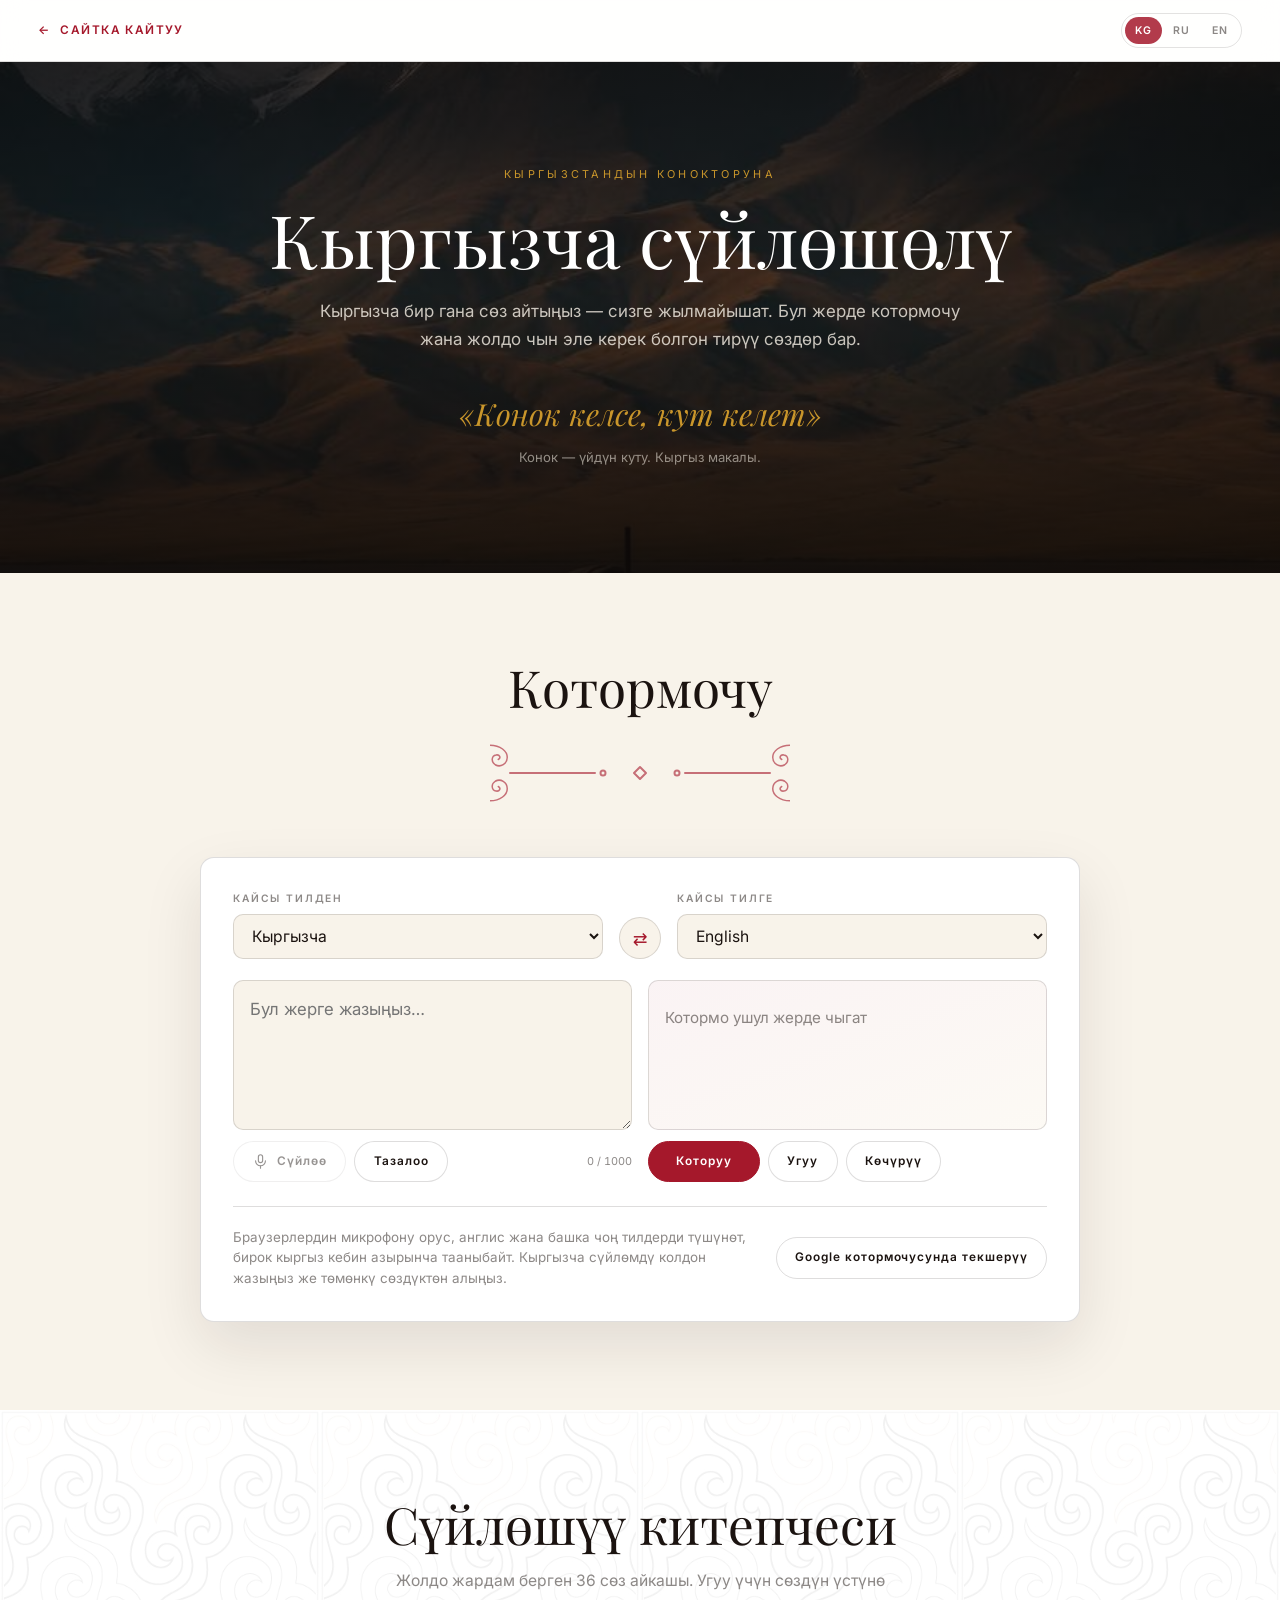
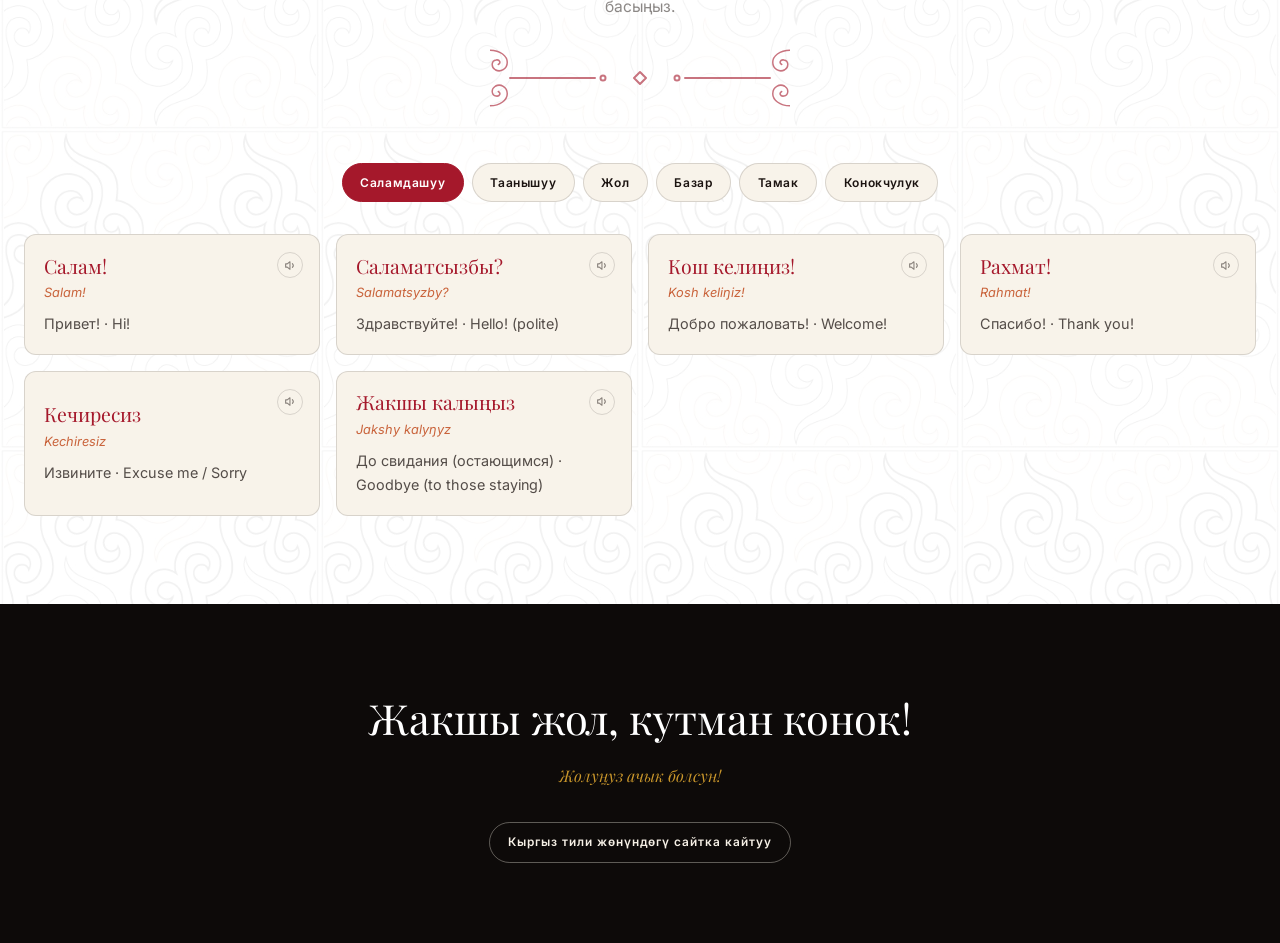
==== tourist.html @ ac100440 "Страница для туристов, фраза-кредо и новые орнаменты - Кнопка «Туристтерге» в шапке открывает страни" ====
<!DOCTYPE html>
<html lang="ky">
<head>
<meta charset="UTF-8">
<meta name="viewport" content="width=device-width, initial-scale=1">
<title>Кыргызча сүйлөшөлү</title>
<meta name="description" content="Разговорник и переводчик для гостей Кыргызстана: кыргызский ↔ русский, английский и другие языки.">
<link rel="preconnect" href="https://fonts.googleapis.com">
<link rel="preconnect" href="https://fonts.gstatic.com" crossorigin>
<link href="https://fonts.googleapis.com/css2?family=Playfair+Display:ital,wght@0,400;0,600;1,400&family=Inter:wght@300;400;500;600;700&display=swap" rel="stylesheet">
<link rel="stylesheet" href="styles.css">
<link rel="stylesheet" href="tourist.css">
</head>
<body class="tpage">

<svg class="sprite" aria-hidden="true">
  <symbol id="horn" viewBox="-40 -40 80 80">
    <path d="M0 -3 C -14 -3 -23 -11 -23 -19 C -23 -28 -14 -33 -7 -29 C -1 -25 -2 -17 -8 -16 C -13 -15 -15 -20 -11 -22"/>
  </symbol>
  <symbol id="orn-div" viewBox="0 0 300 60">
    <g fill="none" stroke="currentColor" stroke-width="2" stroke-linecap="round" stroke-linejoin="round">
      <g transform="translate(150 30)">
        <use href="#horn"/><use href="#horn" transform="scale(-1 1)"/>
        <use href="#horn" transform="scale(1 -1)"/><use href="#horn" transform="scale(-1 -1)"/>
        <path d="M0 -6 L6 0 L0 6 L-6 0 Z"/>
      </g>
      <path d="M20 30 H105 M195 30 H280"/>
      <circle cx="113" cy="30" r="2.5"/><circle cx="187" cy="30" r="2.5"/>
    </g>
  </symbol>
</svg>

<!-- ================= ШАПКА ================= -->
<header class="tbar">
  <a class="tbar__back" href="index.html">
    <span aria-hidden="true">←</span>
    <span data-ru="К сайту о языке" data-en="Back to the language site">Сайтка кайтуу</span>
  </a>
  <div class="lang" role="group" aria-label="Тил / Язык / Language">
    <button type="button" class="lang__b is-on" data-lang="kg">KG</button>
    <button type="button" class="lang__b" data-lang="ru">RU</button>
    <button type="button" class="lang__b" data-lang="en">EN</button>
  </div>
</header>

<!-- ================= ОБЛОЖКА ================= -->
<section class="thero">
  <div class="thero__bg" style="background-image:url('assets/img/hero.jpg')"></div>
  <div class="thero__veil"></div>
  <div class="wrap">
    <p class="thero__eyebrow" data-ru="Гостям Кыргызстана" data-en="For guests of Kyrgyzstan">Кыргызстандын конокторуна</p>
    <h1 class="thero__title">Кыргызча сүйлөшөлү</h1>
    <p class="thero__sub"
       data-ru="Скажите хотя бы одно слово на кыргызском — и вам улыбнутся. Здесь переводчик и живые фразы, которые действительно пригодятся в дороге."
       data-en="Say even one word in Kyrgyz and you will be met with a smile. Here is a translator and the phrases that actually help on the road.">
      Кыргызча бир гана сөз айтыңыз — сизге жылмайышат. Бул жерде котормочу жана жолдо чын эле керек болгон тирүү сөздөр бар.
    </p>
    <p class="thero__proverb">«Конок келсе, кут келет»</p>
    <p class="thero__proverbtr" data-ru="Придёт гость — придёт и благодать. Кыргызская пословица."
       data-en="When a guest comes, blessing comes with him. A Kyrgyz proverb.">Конок — үйдүн куту. Кыргыз макалы.</p>
  </div>
</section>

<!-- ================= ПЕРЕВОДЧИК ================= -->
<section class="tsec" id="translator">
  <div class="wrap wrap--narrow">
    <h2 class="tsec__title" data-ru="Переводчик" data-en="Translator">Котормочу</h2>
    <svg class="orn orn--div" viewBox="0 0 300 60"><use href="#orn-div"/></svg>

    <div class="tr">
      <div class="tr__head">
        <label class="tr__pick">
          <span class="tr__picklab" data-ru="С языка" data-en="From">Кайсы тилден</span>
          <select id="trFrom"></select>
        </label>
        <button class="tr__swap" id="trSwap" type="button" aria-label="Тилдерди алмаштыруу">⇄</button>
        <label class="tr__pick">
          <span class="tr__picklab" data-ru="На язык" data-en="Into">Кайсы тилге</span>
          <select id="trTo"></select>
        </label>
      </div>

      <div class="tr__io">
        <div class="tr__side">
          <textarea id="trIn" rows="4" maxlength="1000"
            data-ph-kg="Бул жерге жазыңыз…" data-ph-ru="Напишите здесь…" data-ph-en="Type here…"></textarea>
          <div class="tr__tools">
            <button class="tbtn tbtn--mic" id="trMic" type="button">
              <span class="tbtn__ico" aria-hidden="true">
                <svg viewBox="0 0 24 24" fill="none" stroke="currentColor" stroke-width="1.6" stroke-linecap="round" stroke-linejoin="round">
                  <rect x="9" y="2.5" width="6" height="11" rx="3"/><path d="M5 11a7 7 0 0 0 14 0"/><path d="M12 18v3.5"/>
                </svg>
              </span>
              <span data-ru="Говорить" data-en="Speak">Сүйлөө</span>
            </button>
            <button class="tbtn" id="trClear" type="button" data-ru="Очистить" data-en="Clear">Тазалоо</button>
            <span class="tr__count" id="trCount">0 / 1000</span>
          </div>
        </div>

        <div class="tr__side tr__side--out">
          <div class="tr__out" id="trOut" aria-live="polite"></div>
          <div class="tr__tools">
            <button class="tbtn tbtn--go" id="trGo" type="button" data-ru="Перевести" data-en="Translate">Которуу</button>
            <button class="tbtn" id="trPlay" type="button" data-ru="Прослушать" data-en="Listen">Угуу</button>
            <button class="tbtn" id="trCopy" type="button" data-ru="Копировать" data-en="Copy">Көчүрүү</button>
          </div>
        </div>
      </div>

      <p class="tr__status" id="trStatus" hidden></p>

      <div class="tr__note">
        <p data-ru="Микрофон в браузерах понимает русский, английский и другие крупные языки, но кыргызскую речь пока не распознаёт. Кыргызскую фразу наберите или возьмите готовую из разговорника ниже."
           data-en="Browser speech input understands Russian, English and other major languages, but it does not yet recognise spoken Kyrgyz. Type a Kyrgyz phrase or take a ready one from the phrasebook below.">
          Браузерлердин микрофону орус, англис жана башка чоң тилдерди түшүнөт, бирок кыргыз кебин азырынча тааныбайт. Кыргызча сүйлөмдү колдон жазыңыз же төмөнкү сөздүктөн алыңыз.
        </p>
        <a class="tbtn tbtn--ghost" id="trGoogle" href="https://translate.google.com/?sl=ky&tl=en" target="_blank" rel="noopener"
           data-ru="Проверить в Google Переводчике" data-en="Check in Google Translate">Google котормочусунда текшерүү</a>
      </div>
    </div>
  </div>
</section>

<!-- ================= РАЗГОВОРНИК ================= -->
<section class="tsec tsec--book" id="phrases">
  <div class="sec__texture" style="background-image:url('assets/img/pattern-line.jpg')"></div>
  <div class="wrap">
    <h2 class="tsec__title" data-ru="Разговорник" data-en="Phrasebook">Сүйлөшүү китепчеси</h2>
    <p class="tsec__sub" data-ru="36 фраз, которые выручают в дороге. Нажмите на фразу, чтобы услышать её."
       data-en="36 phrases that really help on the road. Tap a phrase to hear it.">Жолдо жардам берген 36 сөз айкашы. Угуу үчүн сөздүн үстүнө басыңыз.</p>
    <svg class="orn orn--div" viewBox="0 0 300 60"><use href="#orn-div"/></svg>

    <div class="cats" id="cats"></div>
    <div class="phrases" id="phrases-list"></div>
  </div>
</section>

<footer class="tfoot">
  <div class="wrap">
    <p class="tfoot__big">Жакшы жол, кутман конок!</p>
    <p class="tfoot__sub" data-ru="Доброй дороги, дорогой гость!" data-en="Safe travels, honoured guest!">Жолуңуз ачык болсун!</p>
    <a class="tbtn tbtn--ghost" href="index.html" data-ru="Вернуться на сайт о кыргызском языке" data-en="Back to the Kyrgyz language site">Кыргыз тили жөнүндөгү сайтка кайтуу</a>
  </div>
</footer>

<script src="tourist.js"></script>
</body>
</html>
---- styles.css ----
/* ============================================================
   КЫРГЫЗ ТИЛИ — 23-сентябрь
   Светлая тема, акцент на белом. Тёмные только обложка и подвал.
   ============================================================ */

:root{
  /* ночные блоки (обложка, подвал) */
  --night:#0d0a09;
  --night-2:#171110;
  --cream:#f6f0e6;

  /* светлая часть сайта */
  --paper:#f8f3ea;
  --white:#ffffff;
  --ink:#1b1310;
  --ink-2:rgba(27,19,16,.74);
  --ink-3:rgba(27,19,16,.5);
  --line:rgba(27,19,16,.14);

  /* яркие акценты: бордо · золото · терракота */
  --bordo:#a5182b;
  --bordo-d:#6e0f1c;
  --bordo-l:#c8203a;
  --gold:#c9962b;
  --terra:#c9633b;
  --sand:#d9c1a0;

  --ok:#2f7d4f;
  --no:#b23030;

  --maxw:1240px;
  --ff-d:"Playfair Display","Times New Roman",Georgia,serif;
  --ff-b:"Inter","Segoe UI",system-ui,-apple-system,sans-serif;
}

*,*::before,*::after{box-sizing:border-box}
html{scroll-behavior:smooth}
body{
  margin:0;
  background:var(--paper);
  color:var(--ink);
  font-family:var(--ff-b);
  font-weight:400;
  line-height:1.65;
  -webkit-font-smoothing:antialiased;
  overflow-x:hidden;
}
img{max-width:100%;display:block}
h1,h2,h3{font-family:var(--ff-d);font-weight:600;line-height:1.05;margin:0}
p{margin:0 0 1em}
a{color:inherit;text-decoration:none}
button{font:inherit;color:inherit;cursor:pointer}
[hidden]{display:none !important}
::selection{background:var(--bordo);color:#fff}
.sprite{position:absolute;width:0;height:0;overflow:hidden}

.wrap{width:min(100% - 3rem,var(--maxw));margin-inline:auto}
.wrap--narrow{width:min(100% - 3rem,880px)}

/* ---------- скролл-прогресс ---------- */
.scroll-progress{position:fixed;inset:0 0 auto 0;height:3px;z-index:120;pointer-events:none}
.scroll-progress i{display:block;height:100%;width:0;background:linear-gradient(90deg,var(--bordo),var(--terra),var(--gold))}

/* ============================================================
   НАВИГАЦИЯ
   ============================================================ */
.nav{
  position:fixed;top:0;left:0;right:0;z-index:100;
  display:flex;align-items:center;gap:2rem;
  padding:calc(1.1rem + env(safe-area-inset-top,0px)) clamp(1.2rem,4vw,3rem) 1.1rem;
  color:#fff;
  border-bottom:1px solid transparent;
  transition:background .4s ease,color .4s ease,padding .4s ease,border-color .4s,box-shadow .4s;
}
.nav.is-stuck{
  background:rgba(255,255,255,.94);
  backdrop-filter:blur(14px);
  color:var(--ink);
  border-bottom-color:var(--line);
  box-shadow:0 8px 30px rgba(27,19,16,.07);
  padding-top:calc(.65rem + env(safe-area-inset-top,0px));padding-bottom:.65rem;
}
.nav__logo{display:flex;align-items:center;gap:.7rem;letter-spacing:.22em;font-size:.72rem;font-weight:600;white-space:nowrap}
.nav__mark{width:26px;height:26px;flex:none;color:var(--gold)}
.nav.is-stuck .nav__mark{color:var(--bordo)}
.nav__links{display:flex;gap:1.5rem;margin-left:auto;font-size:.74rem;letter-spacing:.12em;text-transform:uppercase;font-weight:500;white-space:nowrap}
.nav__links a{position:relative;padding-block:.3rem;opacity:.68;transition:opacity .3s}
.nav__links a::after{content:"";position:absolute;left:0;bottom:0;width:0;height:2px;background:var(--bordo-l);transition:width .35s ease}
.nav.is-stuck .nav__links a::after{background:var(--bordo)}
.nav__links a:hover{opacity:1}
.nav__links a:hover::after,.nav__links a.is-active::after{width:100%}
.nav__links a.is-active{opacity:1}

.lang{display:flex;gap:2px;padding:3px;border:1px solid currentColor;border-radius:999px;opacity:.85}
.lang__b{
  background:none;border:0;border-radius:999px;padding:.3rem .62rem;
  font-size:.66rem;font-weight:600;letter-spacing:.08em;opacity:.6;transition:.25s;
}
.lang__b:hover{opacity:1}
.lang__b.is-on{background:var(--bordo);color:#fff;opacity:1}

.burger{display:none;flex-direction:column;gap:5px;background:none;border:0;padding:.4rem}
.burger i{width:22px;height:2px;background:currentColor;transition:.3s}
.burger.is-open i:nth-child(1){transform:translateY(7px) rotate(45deg)}
.burger.is-open i:nth-child(2){opacity:0}
.burger.is-open i:nth-child(3){transform:translateY(-7px) rotate(-45deg)}

/* ---------- орнамент ---------- */
.orn{color:var(--bordo);opacity:.8}
.orn--div{display:block;width:min(300px,60%);height:auto;margin:1.8rem auto 3.4rem;opacity:.6}

/* ============================================================
   HERO — остаётся тёмным
   ============================================================ */
.hero{position:relative;min-height:100svh;display:flex;flex-direction:column;justify-content:center;
  overflow:hidden;padding:7rem 0 7.5rem;background:var(--night);color:var(--cream)}
.hero__bg{position:absolute;inset:-6% 0;background-size:cover;background-position:center 52%;transform:scale(1.06);will-change:transform}
.hero__veil{position:absolute;inset:0;background:
  radial-gradient(120% 80% at 50% 30%,rgba(13,10,9,.22),rgba(13,10,9,.84) 70%),
  linear-gradient(180deg,rgba(13,10,9,.72),rgba(13,10,9,.18) 35%,rgba(13,10,9,.96));}
.hero__grid{position:absolute;inset:0;opacity:.13;
  background-image:linear-gradient(var(--sand) 1px,transparent 1px),linear-gradient(90deg,var(--sand) 1px,transparent 1px);
  background-size:100% 25%,25% 100%;}
.hero__top{position:absolute;top:5.5rem;left:0;right:0;display:flex;justify-content:space-between;
  padding-inline:clamp(1.2rem,4vw,3rem);font-size:.68rem;letter-spacing:.2em;
  color:rgba(246,240,230,.62);text-transform:uppercase}
.hero__inner{position:relative;z-index:2;width:min(100% - 3rem,var(--maxw));margin-inline:auto;text-align:center}

.hero__kicker{display:flex;justify-content:space-between;gap:1rem;font-size:clamp(.56rem,1.1vw,.75rem);
  letter-spacing:.34em;color:var(--sand);margin:0 auto .4rem;max-width:min(100%,900px);text-transform:uppercase}
.hero__kicker--b{margin:.3rem auto 0}

.hero__title{font-family:var(--ff-d);letter-spacing:-.02em;line-height:.82;color:#fff}
.hero__title .l1,.hero__title .l2{display:block;font-size:clamp(3.4rem,15.5vw,13.5rem);font-weight:400}
.hero__title .l2{font-style:italic;font-weight:600;margin-top:-.06em;letter-spacing:.02em}
.hero__title .l1{animation:riseIn 1.1s .15s both cubic-bezier(.2,.8,.2,1)}
.hero__title .l2{animation:riseIn 1.1s .3s both cubic-bezier(.2,.8,.2,1)}
@keyframes riseIn{from{opacity:0;transform:translateY(38px)}to{opacity:1;transform:none}}

.hero__orn{width:clamp(120px,16vw,190px);height:auto;margin:2rem auto 1.4rem;color:var(--sand);opacity:.75;
  animation:fadeIn 1.4s .7s both,spinSlow 90s linear infinite}
@keyframes spinSlow{to{transform:rotate(360deg)}}
@keyframes fadeIn{from{opacity:0}to{opacity:.75}}

.hero__poem{font-family:var(--ff-d);font-style:italic;font-size:clamp(.95rem,1.7vw,1.22rem);
  color:rgba(246,240,230,.85);animation:fadeUp 1.2s .9s both}
.hero__poem p{margin:0;line-height:1.75}
@keyframes fadeUp{from{opacity:0;transform:translateY(18px)}to{opacity:1;transform:none}}

.hero__count{display:flex;flex-wrap:wrap;justify-content:center;gap:clamp(1.2rem,4vw,3rem);margin-top:2.6rem;animation:fadeUp 1.2s 1.1s both}
.cd{text-align:center;min-width:64px}
.cd b{display:block;font-family:var(--ff-d);font-size:clamp(1.7rem,4vw,2.7rem);font-weight:400;color:var(--gold);line-height:1}
.cd span{font-size:.62rem;letter-spacing:.22em;text-transform:uppercase;color:rgba(246,240,230,.6)}
.cd__label{flex-basis:100%;text-align:center;margin:.9rem 0 0;font-size:.68rem;letter-spacing:.2em;
  text-transform:uppercase;color:rgba(246,240,230,.6)}
.hero__count.is-today .cd{display:none}
.hero__count.is-today .cd__label{font-family:var(--ff-d);font-size:1.5rem;letter-spacing:.04em;text-transform:none;color:var(--gold)}

.hero__scroll{position:absolute;bottom:1.8rem;left:50%;transform:translateX(-50%);z-index:3;
  display:flex;flex-direction:column;align-items:center;gap:.6rem;font-size:.6rem;letter-spacing:.22em;
  text-transform:uppercase;color:rgba(246,240,230,.6)}
.hero__scroll i{width:1px;height:42px;background:linear-gradient(var(--sand),transparent);animation:scrollLine 2.2s infinite}
@keyframes scrollLine{0%{transform:scaleY(.2);transform-origin:top}50%{transform:scaleY(1);transform-origin:top}50.1%{transform-origin:bottom}100%{transform:scaleY(.2);transform-origin:bottom}}

/* ============================================================
   ОБЩЕЕ ДЛЯ СВЕТЛЫХ СЕКЦИЙ
   ============================================================ */
.sec{position:relative;padding:clamp(4.5rem,10vw,8.5rem) 0;overflow:hidden;background:var(--paper);--fade:var(--paper)}
.sec--history,.sec--facts{--fade:var(--white)}
.sec .wrap{position:relative;z-index:3}

/* крупный орнамент по краю секции — хорошо виден */
.sec__orn{position:absolute;z-index:1;width:min(560px,48%);aspect-ratio:4/5;
  background-size:contain;background-repeat:no-repeat;background-position:center;opacity:.55;
  -webkit-mask-image:radial-gradient(70% 70% at 50% 50%,#000 45%,transparent 100%);
          mask-image:radial-gradient(70% 70% at 50% 50%,#000 45%,transparent 100%)}
.sec__orn--left{left:-11%;top:8%}
.sec__orn--right{right:-11%;bottom:4%;transform:scaleX(-1)}

/* орнаментальная полоса вдоль левого края */
.sec__stripe{position:absolute;z-index:1;left:0;top:0;bottom:0;width:clamp(48px,7vw,110px);
  background-size:cover;background-position:center;opacity:.95}
.sec__stripe::after{content:"";position:absolute;inset:0;
  background:linear-gradient(90deg,transparent 42%,var(--fade))}
.sec__stripe--right{left:auto;right:0}
.sec__stripe--right::after{background:linear-gradient(270deg,transparent 42%,var(--fade))}

/* заметный ковровый фон (викторина) */
.sec__pattern{position:absolute;inset:0;z-index:1;background-size:min(420px,55%);background-repeat:repeat;opacity:.42}
.sec__pattern::after{content:"";position:absolute;inset:0;
  background:radial-gradient(58% 52% at 50% 54%,rgba(248,243,234,.92) 30%,rgba(248,243,234,.35) 100%)}

.sec__num{font-family:var(--ff-d);font-size:.9rem;letter-spacing:.35em;color:var(--terra);margin:0 0 1rem;text-align:center}
.sec__title{text-align:center;font-size:clamp(2.2rem,6.4vw,5rem);font-weight:400;letter-spacing:-.01em;color:var(--ink)}
.sec__sub{text-align:center;max-width:56ch;margin:1rem auto 0;color:var(--ink-3);font-size:clamp(.92rem,1.5vw,1.04rem)}

.reveal{transform:translateY(26px);transition:transform .9s cubic-bezier(.2,.8,.2,1)}
.reveal.is-in{transform:none}

.btn{
  display:inline-flex;align-items:center;justify-content:center;gap:.6rem;
  padding:.95rem 2.1rem;border:1px solid var(--bordo);background:var(--bordo);color:#fff;
  font-size:.76rem;letter-spacing:.18em;text-transform:uppercase;font-weight:600;
  border-radius:999px;transition:.3s ease;
}
.btn:hover{background:var(--terra);border-color:var(--terra);transform:translateY(-2px);box-shadow:0 10px 24px rgba(165,24,43,.22)}
.btn--ghost{background:transparent;color:var(--bordo);border-color:var(--bordo)}
.btn--ghost:hover{background:var(--bordo);color:#fff;box-shadow:none}
.btn--sm{padding:.58rem 1.3rem;font-size:.66rem}

/* ============================================================
   01. МАЙРАМ
   ============================================================ */
.about__grid{display:grid;grid-template-columns:1.25fr .75fr;gap:clamp(2rem,5vw,4.5rem);align-items:start}
.about__text p{color:var(--ink-2);font-size:1.02rem}
.about__text .lead{font-family:var(--ff-d);font-size:clamp(1.18rem,2.2vw,1.6rem);line-height:1.45;color:var(--ink);
  border-left:4px solid var(--bordo);padding-left:1.4rem;margin-bottom:1.6rem}
.about__card{background:var(--white);border:1px solid var(--line);padding:1.1rem;box-shadow:0 18px 46px rgba(27,19,16,.08)}
.about__img{margin:0}
.about__img img{width:100%;height:280px;object-fit:cover}
.about__img figcaption{font-size:.8rem;color:var(--ink-3);padding:.9rem .3rem 0;line-height:1.55}
.about__list{list-style:none;margin:1.2rem 0 .3rem;padding:0;border-top:1px solid var(--line)}
.about__list li{display:flex;gap:1.1rem;align-items:baseline;padding:.8rem .3rem;border-bottom:1px solid var(--line)}
.about__list b{font-family:var(--ff-d);font-size:1.2rem;color:var(--bordo);flex:none;min-width:3.4rem}
.about__list span{font-size:.86rem;color:var(--ink-2)}

/* ============================================================
   02. ТАРЫХ
   ============================================================ */
.sec--history{background:var(--white)}
.tl{list-style:none;margin:0 auto;padding:0;position:relative;max-width:900px}
.tl::before{content:"";position:absolute;left:0;top:.6rem;bottom:.6rem;width:2px;
  background:linear-gradient(transparent,var(--line) 6%,var(--line) 94%,transparent)}
.tl__i{position:relative;padding:0 0 2.8rem 2.6rem}
.tl__i::before{content:"";position:absolute;left:-5px;top:.55rem;width:12px;height:12px;border-radius:50%;
  background:var(--white);border:2px solid var(--bordo);transition:.4s}
.tl__i:hover::before{background:var(--bordo);box-shadow:0 0 0 6px rgba(165,24,43,.13)}
.tl__y{display:inline-block;font-family:var(--ff-d);font-size:1.6rem;color:var(--bordo);line-height:1}
.tl__y i{font-style:normal;font-size:.9rem;opacity:.75}
.tl__i h3{font-size:clamp(1.15rem,2.3vw,1.62rem);margin:.5rem 0 .55rem;font-weight:500;color:var(--ink)}
.tl__i p{color:var(--ink-2);font-size:.97rem;margin:0;max-width:62ch}
.tl__i--hi{background:linear-gradient(90deg,rgba(165,24,43,.09),rgba(201,150,43,.05) 55%,transparent);
  margin-left:-1.2rem;padding:1.1rem 1.4rem 3.2rem 3.8rem;border-radius:0 8px 8px 0}
.tl__i--hi::before{left:1.15rem;background:var(--bordo);box-shadow:0 0 0 7px rgba(165,24,43,.15)}
.tl__i--hi .tl__y{font-size:2.3rem}

/* ============================================================
   03. ИНСАНДАР
   ============================================================ */
.people{display:grid;grid-template-columns:repeat(auto-fill,minmax(290px,1fr));gap:clamp(1.2rem,2.6vw,2rem)}
.p{background:var(--white);border:1px solid var(--line);display:flex;flex-direction:column;overflow:hidden;
  box-shadow:0 10px 30px rgba(27,19,16,.06);
  transition:transform .5s cubic-bezier(.2,.8,.2,1),box-shadow .5s,border-color .5s}
.p::before{content:"";display:block;height:4px;background:linear-gradient(90deg,var(--bordo),var(--terra),var(--gold));
  transform:scaleX(0);transform-origin:left;transition:transform .55s cubic-bezier(.2,.8,.2,1)}
.p:hover{transform:translateY(-8px);box-shadow:0 26px 60px rgba(27,19,16,.16);border-color:rgba(165,24,43,.35)}
.p:hover::before{transform:none}
.p__photo{position:relative;margin:0;aspect-ratio:4/5;overflow:hidden;
  background:linear-gradient(150deg,var(--bordo) 0%,var(--bordo-d) 60%,#2a0d10 100%)}
.p__photo::before{content:"";position:absolute;inset:0;opacity:.3;
  background:url("assets/img/ornament-flat.jpg") center/cover}
.p__photo::after{content:attr(data-mono);position:absolute;inset:0;display:flex;align-items:center;justify-content:center;
  font-family:var(--ff-d);font-size:3.4rem;letter-spacing:.06em;color:rgba(255,255,255,.65)}
.p__photo img{position:absolute;inset:0;width:100%;height:100%;object-fit:cover;object-position:center 32%;
  z-index:2;filter:grayscale(.15) contrast(1.04);transition:filter .6s,transform .8s}
.p:hover .p__photo img{filter:none;transform:scale(1.05)}
.p__body{padding:1.3rem 1.4rem 1.6rem;display:flex;flex-direction:column;flex:1}
.p__body h3{font-size:1.42rem;font-weight:500;color:var(--ink)}
.p__years{font-size:.72rem;letter-spacing:.2em;color:var(--terra);font-weight:600;margin:.35rem 0 .7rem}
.p__role{font-family:var(--ff-d);font-style:italic;font-size:1.04rem;color:var(--bordo);margin:0 0 .8rem}
.p__txt{font-size:.91rem;color:var(--ink-2);margin:0}

/* ============================================================
   04. ФАКТЫЛАР
   ============================================================ */
.sec--facts{background:var(--white)}
.stats{display:grid;grid-template-columns:repeat(auto-fit,minmax(170px,1fr));gap:1px;
  border:1px solid var(--line);margin-bottom:clamp(2.5rem,6vw,4.5rem);background:var(--paper)}
.stat{background:var(--white);box-shadow:0 0 0 1px var(--line);padding:2rem 1.2rem;text-align:center}
.stat b{display:block;font-family:var(--ff-d);font-size:clamp(1.9rem,4.4vw,3rem);font-weight:400;color:var(--bordo);line-height:1}
.stat span{display:block;margin-top:.7rem;font-size:.78rem;color:var(--ink-3);line-height:1.5}

.facts{display:grid;grid-template-columns:repeat(auto-fit,minmax(290px,1fr));gap:clamp(1.2rem,2.6vw,2rem)}
.fact{background:var(--paper);border:1px solid var(--line);padding:1.8rem 1.6rem;transition:.45s}
.fact:hover{transform:translateY(-5px);box-shadow:0 20px 44px rgba(27,19,16,.12);border-color:rgba(201,99,59,.45)}
.fact h3{font-size:1.2rem;font-weight:600;color:var(--ink)}
.fact__big{font-family:var(--ff-d);font-size:clamp(1.9rem,4vw,2.6rem);color:var(--terra);margin:.5rem 0 .8rem;line-height:1.15}
.fact p:last-child{margin:0;font-size:.91rem;color:var(--ink-2)}

/* ============================================================
   05. СӨЗ КАЗЫНА
   ============================================================ */
.cards{display:grid;grid-template-columns:repeat(auto-fill,minmax(210px,1fr));gap:1rem;perspective:1200px}
.card{position:relative;height:200px;cursor:pointer;background:none;border:0;padding:0;transform-style:preserve-3d;
  transition:transform .7s cubic-bezier(.2,.8,.2,1)}
.card.is-flip{transform:rotateY(180deg)}
.card__f,.card__b{position:absolute;inset:0;backface-visibility:hidden;display:flex;flex-direction:column;
  align-items:center;justify-content:center;text-align:center;padding:1.2rem;border:1px solid var(--line)}
.card__f{background:var(--white);box-shadow:0 8px 24px rgba(27,19,16,.06)}
.card__b{transform:rotateY(180deg);background:linear-gradient(150deg,var(--bordo),var(--bordo-d));
  border-color:var(--bordo-d);color:#fff}
.card__w{font-family:var(--ff-d);font-size:1.6rem;color:var(--bordo);line-height:1.2}
.card__hint{font-size:.6rem;letter-spacing:.2em;text-transform:uppercase;color:var(--ink-3);margin-top:.9rem}
.card__m{font-size:.96rem;margin:0}
.card__ex{font-family:var(--ff-d);font-style:italic;font-size:.89rem;color:rgba(255,255,255,.82);margin:.8rem 0 0}

.prov{margin-top:clamp(3rem,7vw,5rem);display:grid;grid-template-columns:repeat(auto-fit,minmax(300px,1fr));gap:1.6rem}
.prov__t{grid-column:1/-1;text-align:center;font-size:clamp(1.3rem,3vw,1.95rem);font-weight:400;margin-bottom:.6rem;color:var(--ink)}
.prov blockquote{margin:0;padding:1.5rem 1.6rem;background:var(--white);border-left:4px solid var(--gold);
  box-shadow:0 10px 28px rgba(27,19,16,.06)}
.prov blockquote p{font-family:var(--ff-d);font-size:1.18rem;line-height:1.45;color:var(--ink);margin:0 0 .6rem}
.prov cite{font-style:normal;font-size:.86rem;color:var(--ink-3)}

/* ============================================================
   06. ВИКТОРИНА
   ============================================================ */
.quiz{background:var(--white);border:1px solid var(--line);padding:clamp(1.5rem,4vw,3rem);min-height:430px;
  display:flex;flex-direction:column;justify-content:center;box-shadow:0 26px 60px rgba(27,19,16,.12)}
.quiz__start,.quiz__result{text-align:center}
.quiz__start .orn,.quiz__result .orn{width:110px;height:auto;margin:0 auto 1.4rem;opacity:.7}
.quiz__start p{color:var(--ink-3);max-width:48ch;margin:0 auto 2rem}
.quiz__bar{height:3px;background:var(--line);margin-bottom:1.2rem}
.quiz__bar i{display:block;height:100%;width:0;background:linear-gradient(90deg,var(--bordo),var(--gold));transition:width .5s ease}
.quiz__meta{display:flex;justify-content:space-between;font-size:.7rem;letter-spacing:.18em;text-transform:uppercase;
  color:var(--ink-3);font-weight:600}
.quiz__q{font-size:clamp(1.25rem,2.9vw,1.9rem);font-weight:500;margin:1.2rem 0 1.8rem;line-height:1.28;color:var(--ink)}
.quiz__opts{display:grid;gap:.7rem}
.opt{display:flex;align-items:center;gap:1rem;text-align:left;width:100%;padding:1rem 1.2rem;
  border:1px solid var(--line);background:var(--paper);transition:.25s;font-size:.97rem;line-height:1.4;color:var(--ink)}
.opt .k{font-family:var(--ff-d);color:var(--bordo);flex:none;width:1.2rem;font-size:1.1rem}
.opt:hover:not(:disabled){border-color:var(--bordo);background:rgba(165,24,43,.06);transform:translateX(4px)}
.opt:disabled{cursor:default}
.opt.is-right{border-color:var(--ok);background:rgba(47,125,79,.12)}
.opt.is-right .k{color:var(--ok)}
.opt.is-wrong{border-color:var(--no);background:rgba(178,48,48,.1)}
.opt.is-wrong .k{color:var(--no)}
.quiz__exp{margin:1.4rem 0 0;padding:1rem 1.2rem;border-left:4px solid var(--gold);background:rgba(201,150,43,.1);
  font-size:.93rem;color:var(--ink-2)}
#quizNext{margin-top:1.6rem;align-self:flex-end}
.quiz__resnum{font-family:var(--ff-d);font-size:1.1rem;color:var(--ink-3);margin:0 0 .4rem}
.quiz__resnum b{font-size:clamp(3rem,9vw,4.8rem);color:var(--bordo);font-weight:400}
.quiz__result h3{font-size:clamp(1.4rem,3.4vw,2.2rem);font-weight:500;margin-bottom:.7rem;color:var(--ink)}
.quiz__result p{color:var(--ink-3);max-width:50ch;margin-inline:auto}
.quiz__acts{display:flex;gap:1rem;justify-content:center;flex-wrap:wrap;margin-top:2rem}

/* ============================================================
   07. ОЮН
   ============================================================ */
.game{background:var(--white);border:1px solid var(--line);padding:clamp(1.2rem,3vw,2.2rem);
  position:relative;box-shadow:0 20px 50px rgba(27,19,16,.09)}
.game__hud{display:flex;flex-wrap:wrap;align-items:center;gap:clamp(1rem,3vw,2.4rem);
  padding-bottom:1.4rem;margin-bottom:1.6rem;border-bottom:1px solid var(--line)}
.hud b{display:block;font-family:var(--ff-d);font-size:1.55rem;color:var(--bordo);line-height:1}
.hud span{font-size:.62rem;letter-spacing:.2em;text-transform:uppercase;color:var(--ink-3)}
#gRestart{margin-left:auto}

.board{display:grid;grid-template-columns:repeat(4,1fr);gap:.8rem;perspective:1200px}
.tile{position:relative;aspect-ratio:1/1.05;transform-style:preserve-3d;
  transition:transform .55s cubic-bezier(.2,.8,.2,1);background:none;border:0;padding:0;cursor:pointer}
.tile.is-open,.tile.is-done{transform:rotateY(180deg)}
.tile.is-done{cursor:default}
.tile__f,.tile__b{position:absolute;inset:0;backface-visibility:hidden;display:flex;align-items:center;justify-content:center;
  text-align:center;padding:.7rem;border:1px solid transparent;border-radius:4px}
.tile__f{background:linear-gradient(150deg,var(--bordo),var(--bordo-d));border-color:var(--bordo-d)}
.tile__f svg{width:48%;height:auto;color:rgba(255,255,255,.55);transition:.4s}
.tile:hover .tile__f svg{color:var(--gold);transform:rotate(45deg)}
.tile__b{transform:rotateY(180deg);background:var(--paper);border-color:var(--line);color:var(--ink);
  font-size:clamp(.74rem,1.5vw,.95rem);line-height:1.3}
.tile__b.kg{font-family:var(--ff-d);font-size:clamp(.95rem,2vw,1.35rem);color:var(--bordo)}
.tile.is-done .tile__b{background:rgba(47,125,79,.14);border-color:rgba(47,125,79,.5)}
.tile.is-miss .tile__b{background:rgba(178,48,48,.12);border-color:rgba(178,48,48,.5)}

.game__win{position:absolute;inset:0;z-index:5;display:flex;flex-direction:column;align-items:center;justify-content:center;
  gap:.6rem;text-align:center;background:rgba(255,255,255,.95);backdrop-filter:blur(6px);padding:2rem;animation:fadeIn2 .45s both}
@keyframes fadeIn2{from{opacity:0}to{opacity:1}}
.game__win h3{font-size:clamp(1.4rem,3.6vw,2.2rem);font-weight:500;color:var(--bordo)}
.game__win p{color:var(--ink-3);margin-bottom:1rem}

/* ============================================================
   FOOTER — снова тёмный
   ============================================================ */
.foot{position:relative;padding:clamp(4rem,9vw,7rem) 0 3rem;text-align:center;overflow:hidden;
  background:var(--night);color:var(--cream)}
.foot__bg{position:absolute;inset:0;background-size:cover;background-position:center 30%;opacity:.2}
.foot::after{content:"";position:absolute;inset:0;background:linear-gradient(180deg,var(--night),rgba(13,10,9,.7) 50%,var(--night))}
.foot .wrap{position:relative;z-index:2}
.foot .orn{width:min(280px,55%);height:auto;margin:0 auto 2rem;color:var(--gold);opacity:.75}
.foot__big{font-family:var(--ff-d);font-size:clamp(1.4rem,4.4vw,3.2rem);line-height:1.15;color:#fff;margin:0}
.foot__sub{font-family:var(--ff-d);font-style:italic;color:var(--gold);margin:.8rem 0 2.6rem}
.foot__meta{display:flex;justify-content:center;gap:2.4rem;flex-wrap:wrap;font-size:.68rem;letter-spacing:.16em;
  text-transform:uppercase;color:rgba(246,240,230,.5);border-top:1px solid rgba(246,240,230,.18);padding-top:1.8rem}

.totop{position:fixed;right:1.4rem;bottom:1.4rem;z-index:90;width:46px;height:46px;border-radius:50%;
  border:0;background:var(--bordo);color:#fff;font-size:1.1rem;
  box-shadow:0 10px 26px rgba(165,24,43,.35);opacity:0;pointer-events:none;transition:.35s}
.totop.is-on{opacity:1;pointer-events:auto}
.totop:hover{background:var(--terra);transform:translateY(-3px)}

/* ============================================================
   АДАПТИВ
   ============================================================ */
@media (max-width:1100px){
  .about__grid{grid-template-columns:1fr}
  .burger{display:flex}
  .nav__links{
    position:fixed;inset:0 0 auto 0;padding:6rem 2rem 2.5rem;
    flex-direction:column;gap:1.4rem;font-size:1rem;color:var(--ink);
    background:rgba(255,255,255,.98);backdrop-filter:blur(16px);border-bottom:1px solid var(--line);
    transform:translateY(-102%);transition:transform .5s cubic-bezier(.2,.8,.2,1);margin-left:0;
  }
  .nav__links.is-open{transform:none}
  .nav__links a{opacity:1}
  .nav__links a::after{background:var(--bordo)}
  .lang{margin-left:auto}
  .sec__orn{width:min(420px,70%);opacity:.4}
}
@media (max-width:640px){
  .wrap,.wrap--narrow{width:min(100% - 2rem,var(--maxw))}
  .hero__top{top:4.6rem;font-size:.6rem}
  .hero__top span:last-child{display:none}
  .hero__poem{font-size:.95rem}
  .hero{padding-bottom:3rem}
  .hero__count{gap:1rem}
  .cd{min-width:54px}
  .hero__scroll{position:static;transform:none;margin:2.6rem auto 0}
  .hero__kicker{letter-spacing:.14em;font-size:.55rem}
  .board{grid-template-columns:repeat(3,1fr)}
  .tl__i--hi{margin-left:0;padding-left:2.6rem}
  .tl__i--hi::before{left:-5px}
  .sec__stripe{width:26px}
  .foot__meta{gap:1rem;flex-direction:column}
  .quiz__acts{flex-direction:column}
  .btn{width:100%}
  #gRestart{width:auto;margin-left:0}
}
@media (prefers-reduced-motion:reduce){
  *{animation-duration:.01ms !important;animation-iteration-count:1 !important;transition-duration:.01ms !important}
  html{scroll-behavior:auto}
}

/* ============================================================
   СТЕКЛЯННАЯ КНОПКА «ТУРИСТТЕРГЕ»
   ============================================================ */
.glassbtn{
  display:inline-flex;align-items:center;gap:.55rem;flex:none;
  padding:.42rem 1rem .42rem .45rem;border-radius:999px;
  font-size:.71rem;letter-spacing:.1em;text-transform:uppercase;font-weight:600;
  background:linear-gradient(145deg,rgba(255,255,255,.26),rgba(255,255,255,.06));
  border:1px solid rgba(255,255,255,.45);
  box-shadow:inset 0 1px 0 rgba(255,255,255,.55),0 6px 18px rgba(0,0,0,.18);
  backdrop-filter:blur(10px) saturate(1.3);
  transition:transform .3s ease,border-color .3s ease,box-shadow .3s ease,background .3s ease;
}
.glassbtn__ico{
  width:27px;height:27px;border-radius:50%;flex:none;display:grid;place-items:center;
  background:linear-gradient(145deg,rgba(255,255,255,.34),rgba(255,255,255,.05));
  border:1px solid rgba(255,255,255,.5);
  box-shadow:inset 0 1px 0 rgba(255,255,255,.65);
}
.glassbtn__ico svg{width:15px;height:15px}
.glassbtn:hover{transform:translateY(-2px);border-color:rgba(255,255,255,.85);
  box-shadow:inset 0 1px 0 rgba(255,255,255,.75),0 12px 26px rgba(0,0,0,.26)}
.glassbtn:focus-visible{outline:2px solid var(--gold);outline-offset:3px}

.nav.is-stuck .glassbtn{
  color:var(--bordo);
  background:linear-gradient(145deg,rgba(165,24,43,.11),rgba(165,24,43,.03));
  border-color:rgba(165,24,43,.4);
  box-shadow:inset 0 1px 0 rgba(255,255,255,.9),0 6px 16px rgba(27,19,16,.1);
}
.nav.is-stuck .glassbtn__ico{
  background:linear-gradient(145deg,rgba(165,24,43,.15),rgba(165,24,43,.04));
  border-color:rgba(165,24,43,.35);box-shadow:inset 0 1px 0 rgba(255,255,255,.8);
}
.nav.is-stuck .glassbtn:hover{border-color:var(--bordo);box-shadow:inset 0 1px 0 #fff,0 12px 24px rgba(165,24,43,.2)}

/* ============================================================
   БОЛЬШАЯ ФРАЗА МЕЖДУ РАЗДЕЛАМИ
   ============================================================ */
.creed{position:relative;overflow:hidden;text-align:center;
  padding:clamp(4rem,9vw,7rem) 0;background:var(--night);color:var(--cream)}
.creed__bg{position:absolute;inset:0;background-size:cover;background-position:center;opacity:.4}
.creed::after{content:"";position:absolute;inset:0;
  background:radial-gradient(72% 72% at 50% 50%,rgba(13,10,9,.5),rgba(13,10,9,.93))}
.creed__orn{position:absolute;inset:0;z-index:1;background-repeat:no-repeat;background-position:center;
  background-size:auto 260%;opacity:.17;mix-blend-mode:screen;filter:invert(1) grayscale(1)}
.creed .wrap{position:relative;z-index:2}
.creed__div{display:block;width:min(260px,52%);height:auto;margin:0 auto 2.2rem;color:var(--gold);opacity:.7}
.creed__q{margin:0;padding:0;border:0}
.creed__big{font-family:var(--ff-d);font-size:clamp(1.55rem,4.8vw,3.5rem);line-height:1.18;
  color:#fff;margin:0;text-wrap:balance}
.creed__sign{font-family:var(--ff-d);font-style:italic;font-size:clamp(1.15rem,3.2vw,2.1rem);
  color:var(--gold);margin:1rem 0 0}
.creed__tr{margin:1.9rem auto 0;max-width:54ch;font-size:.92rem;color:rgba(246,240,230,.62)}

/* ============================================================
   ТЕКСТУРЫ РАЗДЕЛОВ 02–04
   ============================================================ */
.sec__texture{position:absolute;inset:0;z-index:0;opacity:.055;
  background-size:min(320px,36%);background-repeat:repeat}
.sec__rosette{position:absolute;z-index:1;top:clamp(2rem,7vw,6rem);right:-5%;
  width:min(300px,32%);aspect-ratio:1/1;opacity:.5;
  background-size:auto 280%;background-position:center;background-repeat:no-repeat;
  -webkit-mask-image:radial-gradient(52% 52% at 50% 50%,#000 42%,transparent 78%);
          mask-image:radial-gradient(52% 52% at 50% 50%,#000 42%,transparent 78%)}

@media (max-width:900px){
  .glassbtn__t{display:none}
  .glassbtn{padding:.42rem .45rem}
  .sec__rosette{display:none}
}

/* шапка на узких экранах: кнопка «Туристтерге» не должна выдавливать меню */
@media (max-width:900px){
  .nav{gap:.8rem}
  .lang__b{padding:.28rem .5rem;font-size:.62rem}
}
@media (max-width:560px){
  .nav{gap:.6rem}
  .nav__logo span{display:none}
}
---- tourist.css ----
/* ============================================================
   Кыргызча сүйлөшөлү — страница для гостей
   Палитра и шрифты наследуются из styles.css
   ============================================================ */

.tpage{background:var(--paper)}

/* ---------- шапка ---------- */
.tbar{
  position:sticky;top:env(safe-area-inset-top,0px);z-index:60;
  display:flex;align-items:center;gap:1rem;
  padding:.8rem clamp(1rem,4vw,2.4rem);
  background:rgba(255,255,255,.93);backdrop-filter:blur(12px);
  border-bottom:1px solid var(--line);
}
.tbar__back{display:flex;align-items:center;gap:.6rem;font-size:.74rem;letter-spacing:.12em;
  text-transform:uppercase;font-weight:600;color:var(--bordo);transition:gap .3s}
.tbar__back:hover{gap:.9rem}
.tbar .lang{margin-left:auto;border-color:var(--line);color:var(--ink)}

/* ---------- обложка ---------- */
.thero{position:relative;overflow:hidden;padding:clamp(3.5rem,9vw,6.5rem) 0;
  background:var(--night);color:var(--cream);text-align:center}
.thero__bg{position:absolute;inset:0;background-size:cover;background-position:center 55%}
.thero__veil{position:absolute;inset:0;
  background:linear-gradient(180deg,rgba(13,10,9,.82),rgba(13,10,9,.62) 45%,rgba(13,10,9,.93))}
.thero .wrap{position:relative;z-index:2}
.thero__eyebrow{font-size:.68rem;letter-spacing:.3em;text-transform:uppercase;color:var(--gold);margin:0 0 1rem}
.thero__title{font-family:var(--ff-d);font-size:clamp(2.2rem,7vw,4.6rem);font-weight:400;color:#fff;
  line-height:1.05;margin:0;text-wrap:balance}
.thero__sub{max-width:60ch;margin:1.3rem auto 0;color:rgba(246,240,230,.8);font-size:clamp(.94rem,1.7vw,1.06rem)}
.thero__proverb{font-family:var(--ff-d);font-style:italic;font-size:clamp(1.15rem,3vw,1.9rem);
  color:var(--gold);margin:2.2rem 0 .5rem}
.thero__proverbtr{font-size:.82rem;color:rgba(246,240,230,.55);margin:0}

/* ---------- секции ---------- */
.tsec{position:relative;overflow:hidden;padding:clamp(3rem,7vw,5.5rem) 0}
.tsec--book{background:var(--white)}
.tsec .wrap{position:relative;z-index:3}
.tsec__title{text-align:center;font-family:var(--ff-d);font-weight:400;
  font-size:clamp(1.8rem,5vw,3.2rem);color:var(--ink)}
.tsec__sub{text-align:center;max-width:56ch;margin:1rem auto 0;color:var(--ink-3);font-size:.98rem}

/* ---------- кнопки страницы ---------- */
.tbtn{
  display:inline-flex;align-items:center;justify-content:center;gap:.5rem;
  padding:.62rem 1.15rem;border-radius:999px;
  border:1px solid var(--line);background:var(--white);color:var(--ink);
  font-size:.74rem;letter-spacing:.08em;font-weight:600;transition:.25s;
}
.tbtn:hover{border-color:var(--bordo);color:var(--bordo);transform:translateY(-1px)}
.tbtn:focus-visible{outline:2px solid var(--gold);outline-offset:2px}
.tbtn[disabled]{opacity:.45;pointer-events:none}
.tbtn__ico{display:grid;place-items:center;width:17px;height:17px;flex:none}
.tbtn__ico svg{width:17px;height:17px}
.tbtn--go{background:var(--bordo);border-color:var(--bordo);color:#fff;padding-inline:1.7rem}
.tbtn--go:hover{background:var(--terra);border-color:var(--terra);color:#fff;
  box-shadow:0 10px 22px rgba(165,24,43,.22)}
.tbtn--mic.is-live{background:var(--bordo);border-color:var(--bordo);color:#fff;
  animation:micPulse 1.3s ease-in-out infinite}
@keyframes micPulse{0%,100%{box-shadow:0 0 0 0 rgba(165,24,43,.45)}50%{box-shadow:0 0 0 10px rgba(165,24,43,0)}}
.tbtn--ghost{background:transparent}

/* ---------- переводчик ---------- */
.tr{background:var(--white);border:1px solid var(--line);border-radius:14px;
  padding:clamp(1.1rem,3vw,2rem);box-shadow:0 24px 60px rgba(27,19,16,.1)}
.tr__head{display:flex;align-items:flex-end;gap:1rem;flex-wrap:wrap}
.tr__pick{flex:1 1 180px;display:flex;flex-direction:column;gap:.4rem}
.tr__picklab{font-size:.64rem;letter-spacing:.18em;text-transform:uppercase;color:var(--ink-3);font-weight:600}
.tr__pick select{
  font:inherit;font-size:.98rem;color:var(--ink);
  padding:.7rem .9rem;border:1px solid var(--line);border-radius:10px;background:var(--paper);
  width:100%;cursor:pointer;
}
.tr__pick select:focus-visible{outline:2px solid var(--gold);outline-offset:1px}
.tr__swap{flex:none;width:42px;height:42px;border-radius:50%;border:1px solid var(--line);
  background:var(--paper);font-size:1.1rem;color:var(--bordo);transition:.3s}
.tr__swap:hover{background:var(--bordo);color:#fff;border-color:var(--bordo);transform:rotate(180deg)}

.tr__io{display:grid;grid-template-columns:1fr 1fr;gap:1rem;margin-top:1.3rem}
.tr__side{display:flex;flex-direction:column;gap:.7rem;min-width:0}
.tr__side textarea{
  font:inherit;font-size:1.05rem;line-height:1.5;color:var(--ink);resize:vertical;
  min-height:150px;padding:1rem;border:1px solid var(--line);border-radius:10px;background:var(--paper);
}
.tr__side textarea:focus-visible{outline:2px solid var(--gold);outline-offset:1px}
.tr__out{
  min-height:150px;padding:1rem;border:1px solid var(--line);border-radius:10px;
  background:linear-gradient(160deg,rgba(165,24,43,.05),rgba(201,150,43,.05));
  font-family:var(--ff-d);font-size:clamp(1.1rem,2.4vw,1.5rem);line-height:1.4;color:var(--ink);
  overflow-wrap:break-word;
}
.tr__out:empty::before{content:attr(data-ph);color:var(--ink-3);font-family:var(--ff-b);font-size:.95rem}
.tr__out.is-big{font-size:clamp(1.3rem,3.4vw,2.1rem)}
.tr__tools{display:flex;align-items:center;gap:.5rem;flex-wrap:wrap}
.tr__count{margin-left:auto;font-size:.68rem;color:var(--ink-3);font-variant-numeric:tabular-nums}
.tr__status{margin:1.1rem 0 0;padding:.75rem 1rem;border-radius:10px;font-size:.88rem;
  background:rgba(201,150,43,.12);border-left:3px solid var(--gold);color:var(--ink-2)}
.tr__status.is-bad{background:rgba(178,48,48,.1);border-left-color:var(--no)}
.tr__note{margin-top:1.5rem;padding-top:1.2rem;border-top:1px solid var(--line);
  display:flex;gap:1.2rem;align-items:center;flex-wrap:wrap}
.tr__note p{margin:0;flex:1 1 300px;font-size:.84rem;color:var(--ink-3);line-height:1.55}

/* ---------- разговорник ---------- */
.cats{display:flex;flex-wrap:wrap;gap:.5rem;justify-content:center;margin-bottom:2rem}
.cat{padding:.55rem 1.1rem;border-radius:999px;border:1px solid var(--line);background:var(--paper);
  font-size:.75rem;font-weight:600;letter-spacing:.05em;transition:.25s}
.cat:hover{border-color:var(--bordo);color:var(--bordo)}
.cat.is-on{background:var(--bordo);border-color:var(--bordo);color:#fff}

.phrases{display:grid;grid-template-columns:repeat(auto-fill,minmax(290px,1fr));gap:1rem}
.ph{
  position:relative;text-align:left;width:100%;
  padding:1.15rem 3rem 1.15rem 1.2rem;border-radius:12px;
  border:1px solid var(--line);background:var(--paper);transition:.3s;
}
.ph:hover{border-color:var(--bordo);background:var(--white);transform:translateY(-3px);
  box-shadow:0 16px 34px rgba(27,19,16,.1)}
.ph:focus-visible{outline:2px solid var(--gold);outline-offset:2px}
.ph__kg{display:block;font-family:var(--ff-d);font-size:1.22rem;color:var(--bordo);line-height:1.25}
.ph__lat{display:block;margin-top:.25rem;font-size:.8rem;color:var(--terra);font-style:italic}
.ph__tr{display:block;margin-top:.55rem;font-size:.9rem;color:var(--ink-2)}
.ph__play{position:absolute;top:1.05rem;right:1rem;width:26px;height:26px;border-radius:50%;
  display:grid;place-items:center;color:var(--ink-3);border:1px solid var(--line);transition:.25s}
.ph:hover .ph__play{color:#fff;background:var(--bordo);border-color:var(--bordo)}
.ph.is-playing .ph__play{color:#fff;background:var(--terra);border-color:var(--terra)}
.ph__play svg{width:13px;height:13px}

/* ---------- подвал ---------- */
.tfoot{background:var(--night);color:var(--cream);text-align:center;padding:clamp(3rem,7vw,5rem) 0}
.tfoot__big{font-family:var(--ff-d);font-size:clamp(1.4rem,4vw,2.6rem);color:#fff;margin:0}
.tfoot__sub{font-family:var(--ff-d);font-style:italic;color:var(--gold);margin:.7rem 0 2rem}
.tfoot .tbtn--ghost{background:transparent;border-color:rgba(246,240,230,.35);color:var(--cream)}
.tfoot .tbtn--ghost:hover{border-color:var(--gold);color:var(--gold)}

@media (max-width:760px){
  .tr__io{grid-template-columns:1fr}
  .tr__head{gap:.6rem}
  .tr__swap{transform:rotate(90deg)}
  .tr__swap:hover{transform:rotate(270deg)}
  .tbar__back span:last-child{display:none}
}
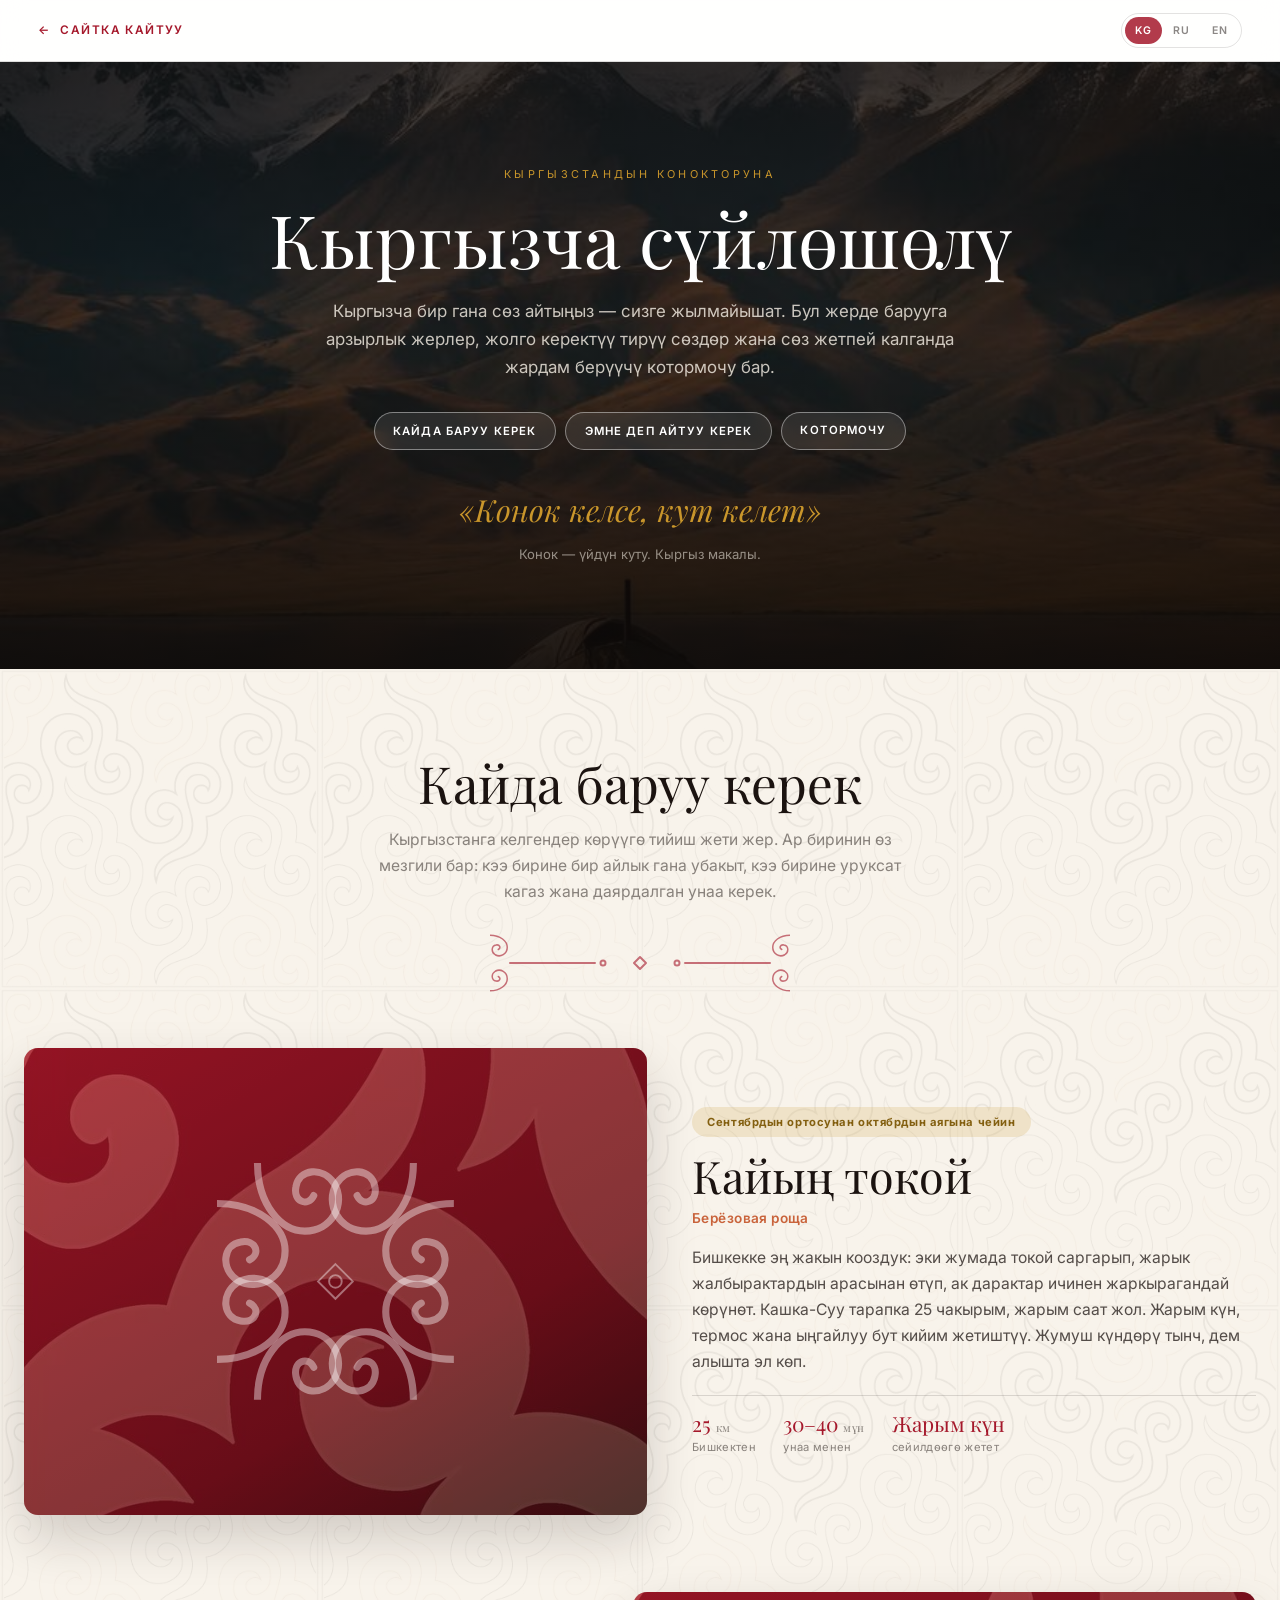
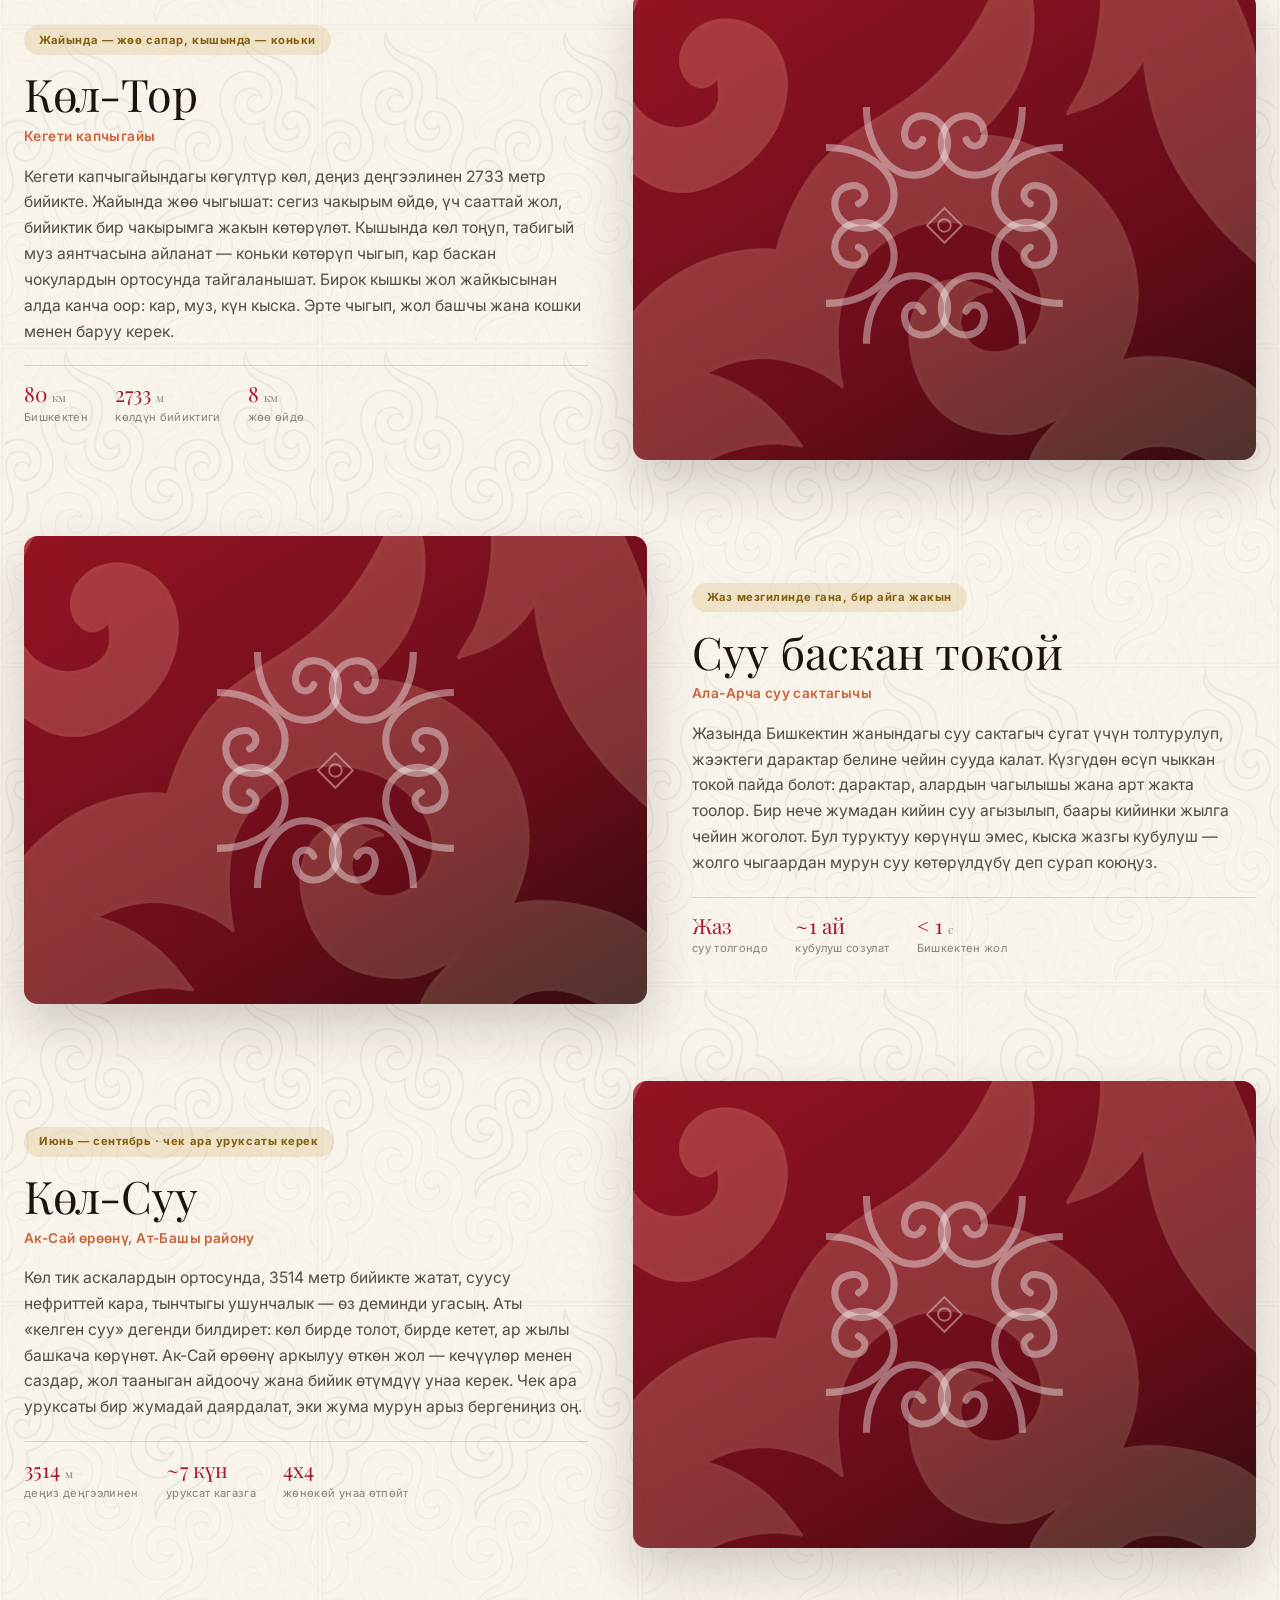
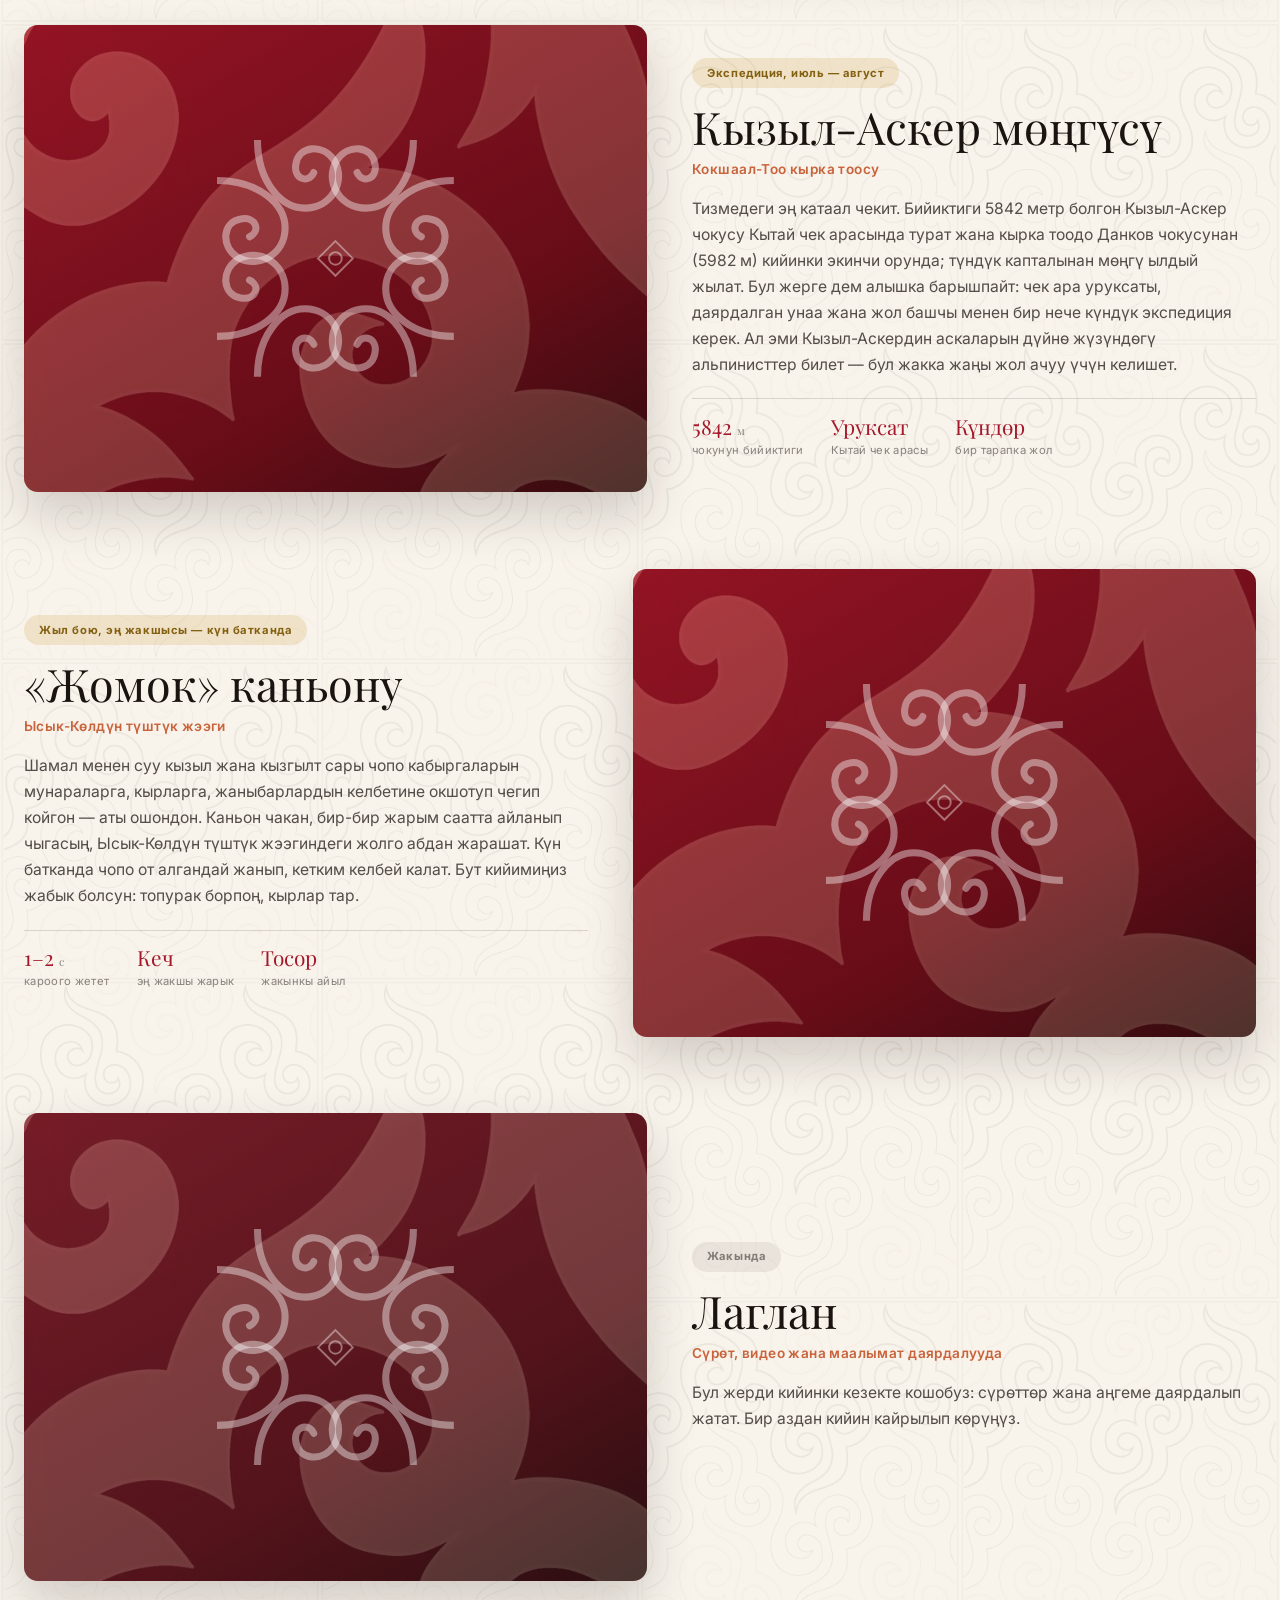
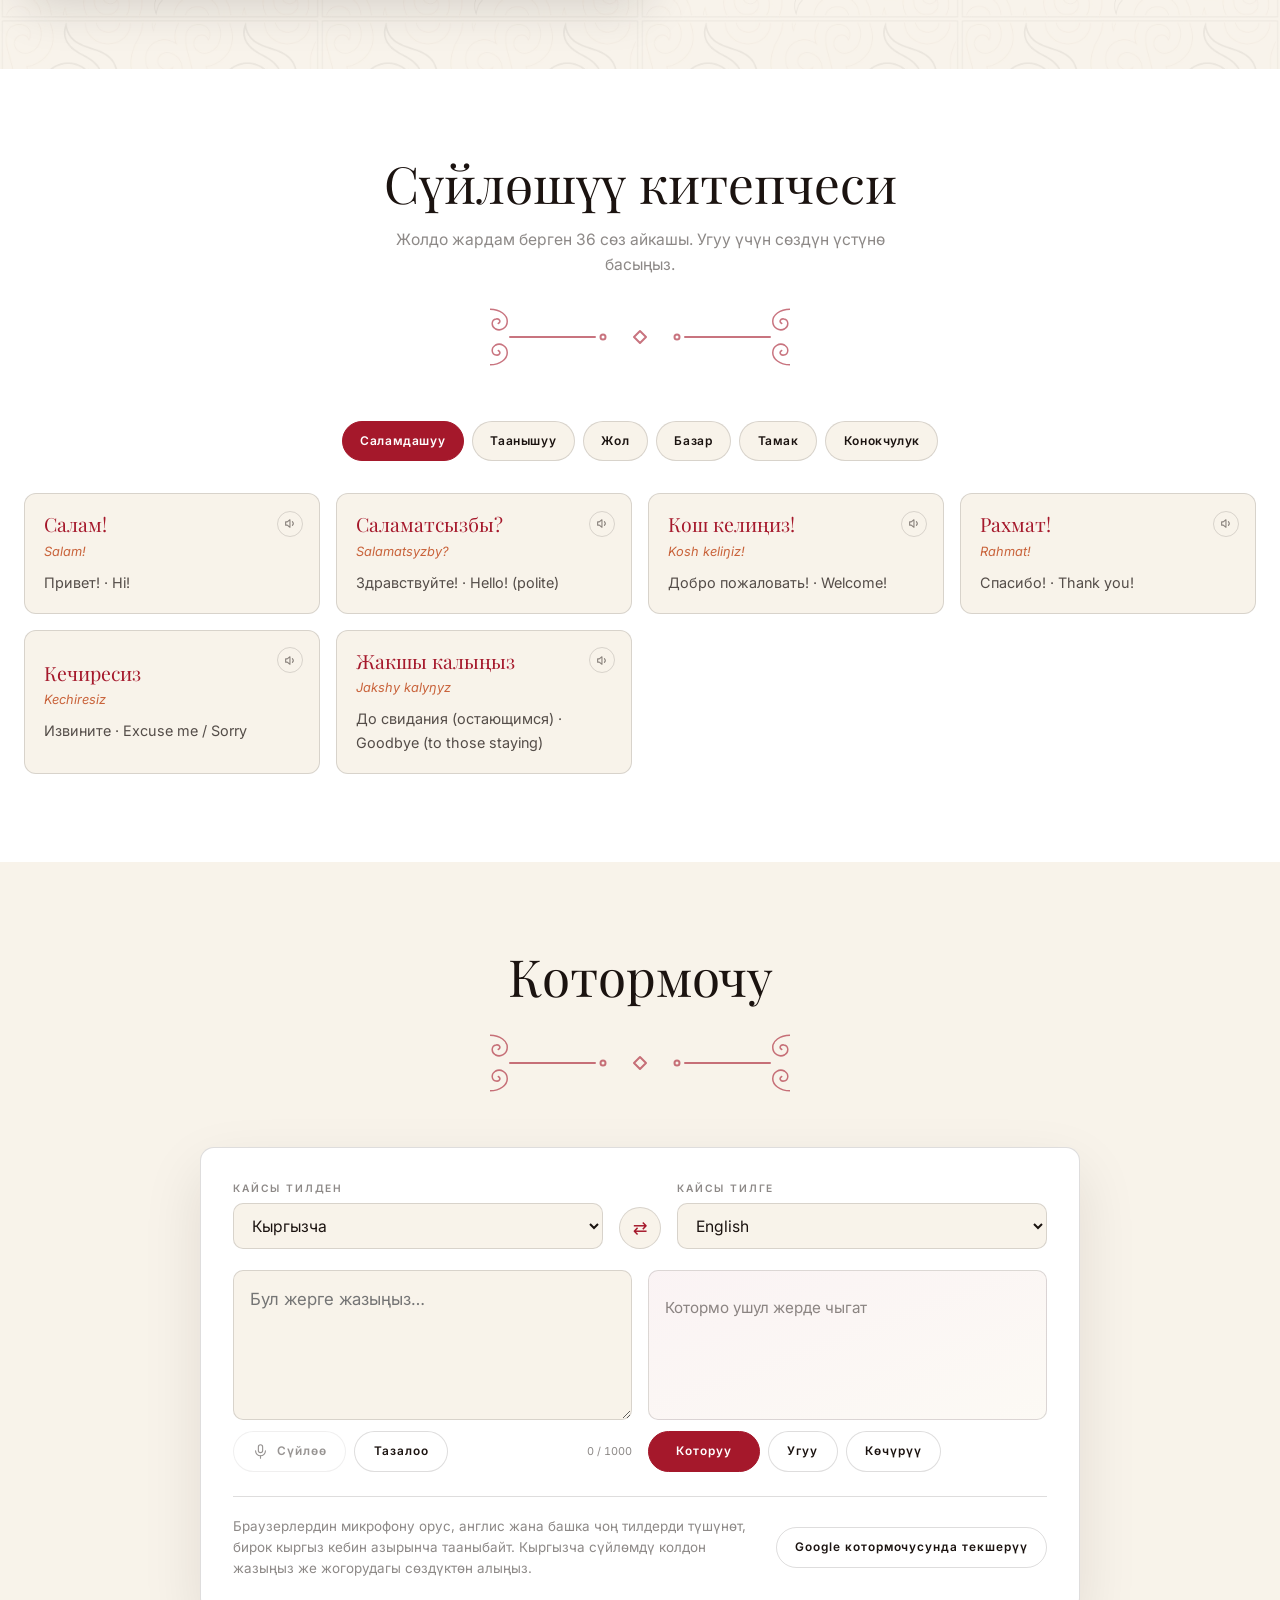
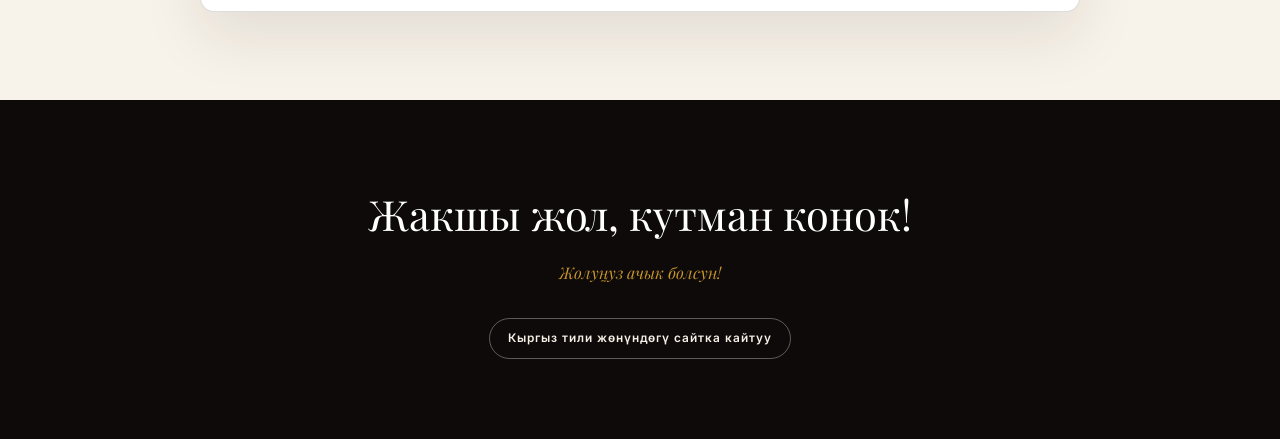
==== commit e668c182: "Раздел «Куда поехать» на странице для туристов Семь мест крупными блоками: берёзовая роща, Кол-Тор, " ====
--- a/tourist.html
+++ b/tourist.html
@@ -4,7 +4,7 @@
 <meta charset="UTF-8">
 <meta name="viewport" content="width=device-width, initial-scale=1">
 <title>Кыргызча сүйлөшөлү</title>
-<meta name="description" content="Разговорник и переводчик для гостей Кыргызстана: кыргызский ↔ русский, английский и другие языки.">
+<meta name="description" content="Гид для гостей Кыргызстана: куда поехать, что сказать по-кыргызски, разговорник и переводчик.">
 <link rel="preconnect" href="https://fonts.googleapis.com">
 <link rel="preconnect" href="https://fonts.gstatic.com" crossorigin>
 <link href="https://fonts.googleapis.com/css2?family=Playfair+Display:ital,wght@0,400;0,600;1,400&family=Inter:wght@300;400;500;600;700&display=swap" rel="stylesheet">
@@ -28,6 +28,17 @@
       <circle cx="113" cy="30" r="2.5"/><circle cx="187" cy="30" r="2.5"/>
     </g>
   </symbol>
+  <symbol id="orn-big" viewBox="0 0 300 300">
+    <g fill="none" stroke="currentColor" stroke-width="2.4" stroke-linecap="round">
+      <g transform="translate(150 150)">
+        <g transform="translate(0 -40)"><use href="#horn"/><use href="#horn" transform="scale(-1 1)"/></g>
+        <g transform="translate(0 40) scale(1 -1)"><use href="#horn"/><use href="#horn" transform="scale(-1 1)"/></g>
+        <g transform="rotate(90) translate(0 -40)"><use href="#horn"/><use href="#horn" transform="scale(-1 1)"/></g>
+        <g transform="rotate(90) translate(0 40) scale(1 -1)"><use href="#horn"/><use href="#horn" transform="scale(-1 1)"/></g>
+        <path d="M0 -22 L22 0 L0 22 L-22 0 Z"/><circle r="8"/>
+      </g>
+    </g>
+  </symbol>
 </svg>
 
 <!-- ================= ШАПКА ================= -->
@@ -51,13 +62,186 @@
     <p class="thero__eyebrow" data-ru="Гостям Кыргызстана" data-en="For guests of Kyrgyzstan">Кыргызстандын конокторуна</p>
     <h1 class="thero__title">Кыргызча сүйлөшөлү</h1>
     <p class="thero__sub"
-       data-ru="Скажите хотя бы одно слово на кыргызском — и вам улыбнутся. Здесь переводчик и живые фразы, которые действительно пригодятся в дороге."
-       data-en="Say even one word in Kyrgyz and you will be met with a smile. Here is a translator and the phrases that actually help on the road.">
-      Кыргызча бир гана сөз айтыңыз — сизге жылмайышат. Бул жерде котормочу жана жолдо чын эле керек болгон тирүү сөздөр бар.
+       data-ru="Скажите хотя бы одно слово на кыргызском — и вам улыбнутся. Здесь места, ради которых стоит ехать, живые фразы для дороги и переводчик на случай, когда слов не хватит."
+       data-en="Say even one word in Kyrgyz and you will be met with a smile. Here are the places worth the journey, the phrases that help on the road, and a translator for when words run out.">
+      Кыргызча бир гана сөз айтыңыз — сизге жылмайышат. Бул жерде барууга арзырлык жерлер, жолго керектүү тирүү сөздөр жана сөз жетпей калганда жардам берүүчү котормочу бар.
     </p>
+
+    <nav class="thero__jump">
+      <a href="#places"     data-ru="Куда поехать"  data-en="Where to go">Кайда баруу керек</a>
+      <a href="#phrases"    data-ru="Что сказать"   data-en="What to say">Эмне деп айтуу керек</a>
+      <a href="#translator" data-ru="Переводчик"    data-en="Translator">Котормочу</a>
+    </nav>
+
     <p class="thero__proverb">«Конок келсе, кут келет»</p>
     <p class="thero__proverbtr" data-ru="Придёт гость — придёт и благодать. Кыргызская пословица."
        data-en="When a guest comes, blessing comes with him. A Kyrgyz proverb.">Конок — үйдүн куту. Кыргыз макалы.</p>
+  </div>
+</section>
+
+<!-- ================= ЛОКАЦИИ ================= -->
+<section class="tsec tsec--places" id="places">
+  <div class="sec__texture" style="background-image:url('assets/img/pattern-line.jpg')"></div>
+  <div class="wrap">
+    <h2 class="tsec__title" data-ru="Куда поехать" data-en="Where to go">Кайда баруу керек</h2>
+    <p class="tsec__sub"
+       data-ru="Семь мест, ради которых едут в Кыргызстан. У каждого свой сезон: где-то окно длиной в месяц, а где-то нужен пропуск и подготовленная машина."
+       data-en="Seven places worth the trip. Each has its own season: some open for barely a month, some need a border permit and a proper vehicle.">
+      Кыргызстанга келгендер көрүүгө тийиш жети жер. Ар биринин өз мезгили бар: кээ бирине бир айлык гана убакыт, кээ бирине уруксат кагаз жана даярдалган унаа керек.
+    </p>
+    <svg class="orn orn--div" viewBox="0 0 300 60"><use href="#orn-div"/></svg>
+
+    <div class="places">
+
+      <!-- 1. Берёзовая роща -->
+      <article class="place" data-img="assets/places/birch.jpg" data-video="assets/places/birch.mp4">
+        <div class="place__media"><span class="place__ph"><svg viewBox="0 0 300 300"><use href="#orn-big"/></svg></span></div>
+        <div class="place__body">
+          <p class="place__season" data-ru="С середины сентября до конца октября" data-en="Mid-September to late October">Сентябрдын ортосунан октябрдын аягына чейин</p>
+          <h3 class="place__name">Кайың токой</h3>
+          <p class="place__name2" data-ru="Берёзовая роща" data-en="The birch grove">Берёзовая роща</p>
+          <p class="place__txt"
+             data-ru="Ближайшая к Бишкеку красота: за пару недель роща становится золотой, и свет идёт сквозь листву так, что белые стволы будто светятся изнутри. Ехать примерно 25 километров в сторону Кашка-Суу, дорога занимает полчаса. Хватит половины дня, термоса и удобной обуви. В будний день здесь тихо, в выходные людно."
+             data-en="The closest beauty to Bishkek. Within a couple of weeks the grove turns gold, and the light comes through the leaves until the white trunks seem lit from inside. It is about 25 km towards Kashka-Suu, half an hour by car. Half a day, a thermos and comfortable shoes are enough. Quiet on weekdays, crowded at weekends.">
+            Бишкекке эң жакын кооздук: эки жумада токой саргарып, жарык жалбырактардын арасынан өтүп, ак дарактар ичинен жаркырагандай көрүнөт. Кашка-Суу тарапка 25 чакырым, жарым саат жол. Жарым күн, термос жана ыңгайлуу бут кийим жетиштүү. Жумуш күндөрү тынч, дем алышта эл көп.
+          </p>
+          <ul class="place__facts">
+            <li><b>25 <span data-ru="км" data-en="km">км</span></b><span data-ru="от Бишкека" data-en="from Bishkek">Бишкектен</span></li>
+            <li><b>30–40 <span data-ru="мин" data-en="min">мүн</span></b><span data-ru="на машине" data-en="by car">унаа менен</span></li>
+            <li><b data-ru="Полдня" data-en="Half a day">Жарым күн</b><span data-ru="хватит на прогулку" data-en="is enough for the walk">сейилдөөгө жетет</span></li>
+          </ul>
+        </div>
+      </article>
+
+      <!-- 2. Кол-Тор -->
+      <article class="place" data-img="assets/places/koltor.jpg" data-video="assets/places/koltor.mp4">
+        <div class="place__media"><span class="place__ph"><svg viewBox="0 0 300 300"><use href="#orn-big"/></svg></span></div>
+        <div class="place__body">
+          <p class="place__season" data-ru="Летом — поход, зимой — коньки" data-en="A hike in summer, skates in winter">Жайында — жөө сапар, кышында — коньки</p>
+          <h3 class="place__name">Көл-Тор</h3>
+          <p class="place__name2" data-ru="Озеро Кол-Тор, ущелье Кегети" data-en="Lake Kol-Tor, Kegeti gorge">Кегети капчыгайы</p>
+          <p class="place__txt"
+             data-ru="Бирюзовое озеро в ущелье Кегети, на высоте 2733 метра. Летом сюда идут пешком: восемь километров вверх, около трёх часов, набор высоты почти километр. Зимой озеро замерзает и превращается в природный каток — на лёд поднимаются с коньками, и катание в кольце заснеженных вершин запоминается навсегда. Но зимний подъём куда серьёзнее летнего: снег, лёд, короткий день. Идти нужно рано, с проводником и в кошках."
+             data-en="A turquoise lake in the Kegeti gorge at 2,733 metres. In summer you walk up: eight kilometres, about three hours, almost a kilometre of climb. In winter the lake freezes into a natural rink, and people carry skates all the way up to glide inside a ring of snowy peaks. The winter ascent is far harder than the summer one: snow, ice, a short day. Start early, go with a guide, bring crampons.">
+            Кегети капчыгайындагы көгүлтүр көл, деңиз деңгээлинен 2733 метр бийикте. Жайында жөө чыгышат: сегиз чакырым өйдө, үч сааттай жол, бийиктик бир чакырымга жакын көтөрүлөт. Кышында көл тоңуп, табигый муз аянтчасына айланат — коньки көтөрүп чыгып, кар баскан чокулардын ортосунда тайгаланышат. Бирок кышкы жол жайкысынан алда канча оор: кар, муз, күн кыска. Эрте чыгып, жол башчы жана кошки менен баруу керек.
+          </p>
+          <ul class="place__facts">
+            <li><b>80 <span data-ru="км" data-en="km">км</span></b><span data-ru="от Бишкека" data-en="from Bishkek">Бишкектен</span></li>
+            <li><b>2733 <span data-ru="м" data-en="m">м</span></b><span data-ru="высота озера" data-en="lake altitude">көлдүн бийиктиги</span></li>
+            <li><b>8 <span data-ru="км" data-en="km">км</span></b><span data-ru="подъём пешком" data-en="of climb on foot">жөө өйдө</span></li>
+          </ul>
+        </div>
+      </article>
+
+      <!-- 3. Затопленный лес -->
+      <article class="place" data-img="assets/places/flooded.jpg" data-video="assets/places/flooded.mp4">
+        <div class="place__media"><span class="place__ph"><svg viewBox="0 0 300 300"><use href="#orn-big"/></svg></span></div>
+        <div class="place__body">
+          <p class="place__season" data-ru="Только весной, окно около месяца" data-en="Spring only, a window of about a month">Жаз мезгилинде гана, бир айга жакын</p>
+          <h3 class="place__name">Суу баскан токой</h3>
+          <p class="place__name2" data-ru="Затопленный лес, Ала-Арчинское водохранилище" data-en="The flooded forest, Ala-Archa reservoir">Ала-Арча суу сактагычы</p>
+          <p class="place__txt"
+             data-ru="Весной водохранилище под Бишкеком наполняют водой для полива, и деревья по берегу оказываются по пояс в воде. Получается лес, растущий прямо из зеркала: стволы, их отражения и горы на заднем плане. Через несколько недель воду спускают, и всё исчезает до следующего года. Это не постоянная достопримечательность, а короткое весеннее явление — перед поездкой спросите у местных, поднялась ли вода."
+             data-en="Each spring the reservoir near Bishkek is filled for irrigation, and the trees along the bank end up waist-deep in water. The result is a forest growing straight out of a mirror: trunks, their reflections and the mountains behind. A few weeks later the water is released and it all vanishes until next year. This is not a permanent sight but a short spring event — ask locals whether the water is up before you drive out.">
+            Жазында Бишкектин жанындагы суу сактагыч сугат үчүн толтурулуп, жээктеги дарактар белине чейин сууда калат. Күзгүдөн өсүп чыккан токой пайда болот: дарактар, алардын чагылышы жана арт жакта тоолор. Бир нече жумадан кийин суу агызылып, баары кийинки жылга чейин жоголот. Бул туруктуу көрүнүш эмес, кыска жазгы кубулуш — жолго чыгаардан мурун суу көтөрүлдүбү деп сурап коюңуз.
+          </p>
+          <ul class="place__facts">
+            <li><b data-ru="Весна" data-en="Spring">Жаз</b><span data-ru="когда наполняют" data-en="when it is filled">суу толгондо</span></li>
+            <li><b data-ru="~1 месяц" data-en="~1 month">~1 ай</b><span data-ru="длится явление" data-en="the window lasts">кубулуш созулат</span></li>
+            <li><b>&lt; 1 <span data-ru="ч" data-en="h">с</span></b><span data-ru="езды от Бишкека" data-en="drive from Bishkek">Бишкектен жол</span></li>
+          </ul>
+        </div>
+      </article>
+
+      <!-- 4. Кель-Суу -->
+      <article class="place" data-img="assets/places/kelsuu.jpg" data-video="assets/places/kelsuu.mp4">
+        <div class="place__media"><span class="place__ph"><svg viewBox="0 0 300 300"><use href="#orn-big"/></svg></span></div>
+        <div class="place__body">
+          <p class="place__season" data-ru="Июнь — сентябрь · нужен погранпропуск" data-en="June to September · border permit required">Июнь — сентябрь · чек ара уруксаты керек</p>
+          <h3 class="place__name">Көл-Суу</h3>
+          <p class="place__name2" data-ru="Ак-Сайская долина, Ат-Башинский район" data-en="Ak-Sai valley, At-Bashy district">Ак-Сай өрөөнү, Ат-Башы району</p>
+          <p class="place__txt"
+             data-ru="Озеро зажато между отвесными скалами на высоте 3514 метров, вода тёмная, как нефрит, а тишина такая, что слышно собственное дыхание. Название переводят как «приходящая вода»: озеро то наполняется, то уходит, и в разные годы выглядит по-разному. Дорога через Ак-Сайскую долину — броды и болотины, нужен внедорожник и водитель, который здесь уже бывал. Пропуск в погранзону оформляют около недели, подавать документы лучше недели за две."
+             data-en="The lake is wedged between sheer cliffs at 3,514 metres; the water is dark as jade and the silence is deep enough to hear your own breathing. The name means roughly “water that comes”: the lake fills and drains again, and looks different from year to year. The track across the Ak-Sai valley crosses fords and marshes — you need a 4x4 and a driver who has been there. The border permit takes about a week to issue, so apply a couple of weeks ahead.">
+            Көл тик аскалардын ортосунда, 3514 метр бийикте жатат, суусу нефриттей кара, тынчтыгы ушунчалык — өз деминди угасың. Аты «келген суу» дегенди билдирет: көл бирде толот, бирде кетет, ар жылы башкача көрүнөт. Ак-Сай өрөөнү аркылуу өткөн жол — кечүүлөр менен саздар, жол тааныган айдоочу жана бийик өтүмдүү унаа керек. Чек ара уруксаты бир жумадай даярдалат, эки жума мурун арыз бергениңиз оң.
+          </p>
+          <ul class="place__facts">
+            <li><b>3514 <span data-ru="м" data-en="m">м</span></b><span data-ru="над уровнем моря" data-en="above sea level">деңиз деңгээлинен</span></li>
+            <li><b data-ru="~7 дней" data-en="~7 days">~7 күн</b><span data-ru="оформление пропуска" data-en="to get the permit">уруксат кагазга</span></li>
+            <li><b>4x4</b><span data-ru="без внедорожника не проехать" data-en="no way through without one">жөнөкөй унаа өтпөйт</span></li>
+          </ul>
+        </div>
+      </article>
+
+      <!-- 5. Кызыл-Аскер -->
+      <article class="place" data-img="assets/places/kyzyl-asker.jpg" data-video="assets/places/kyzyl-asker.mp4">
+        <div class="place__media"><span class="place__ph"><svg viewBox="0 0 300 300"><use href="#orn-big"/></svg></span></div>
+        <div class="place__body">
+          <p class="place__season" data-ru="Экспедиция, июль — август" data-en="An expedition, July to August">Экспедиция, июль — август</p>
+          <h3 class="place__name">Кызыл-Аскер мөңгүсү</h3>
+          <p class="place__name2" data-ru="Хребет Кокшаал-Тоо, Нарынская область" data-en="Kokshaal-Too range, Naryn region">Кокшаал-Тоо кырка тоосу</p>
+          <p class="place__txt"
+             data-ru="Самая суровая точка списка. Пик Кызыл-Аскер высотой 5842 метра стоит прямо на границе с Китаем и уступает в хребте только пику Данкова (5982 м); по северному склону вниз сползает ледник. Сюда не ездят на выходные: это многодневная экспедиция с пропуском в погранзону, подготовленной машиной и проводником. Зато стены Кызыл-Аскера знают альпинисты всего мира — сюда приезжают за первопрохождениями."
+             data-en="The harshest point on this list. Kyzyl-Asker peak, 5,842 metres, stands right on the Chinese border and is second in the range only to Pik Dankov (5,982 m); a glacier slides down its northern slope. This is no weekend trip — it is a multi-day expedition with a border permit, a capable vehicle and a guide. Climbers worldwide know these walls: people come here for first ascents.">
+            Тизмедеги эң катаал чекит. Бийиктиги 5842 метр болгон Кызыл-Аскер чокусу Кытай чек арасында турат жана кырка тоодо Данков чокусунан (5982 м) кийинки экинчи орунда; түндүк капталынан мөңгү ылдый жылат. Бул жерге дем алышка барышпайт: чек ара уруксаты, даярдалган унаа жана жол башчы менен бир нече күндүк экспедиция керек. Ал эми Кызыл-Аскердин аскаларын дүйнө жүзүндөгү альпинисттер билет — бул жакка жаңы жол ачуу үчүн келишет.
+          </p>
+          <ul class="place__facts">
+            <li><b>5842 <span data-ru="м" data-en="m">м</span></b><span data-ru="высота пика" data-en="peak altitude">чокунун бийиктиги</span></li>
+            <li><b data-ru="Пропуск" data-en="Permit">Уруксат</b><span data-ru="погранзона у границы с Китаем" data-en="border zone next to China">Кытай чек арасы</span></li>
+            <li><b data-ru="Дни" data-en="Days">Күндөр</b><span data-ru="дорога в один конец" data-en="one way on the road">бир тарапка жол</span></li>
+          </ul>
+        </div>
+      </article>
+
+      <!-- 6. Каньон Сказка -->
+      <article class="place" data-img="assets/places/skazka.jpg" data-video="assets/places/skazka.mp4">
+        <div class="place__media"><span class="place__ph"><svg viewBox="0 0 300 300"><use href="#orn-big"/></svg></span></div>
+        <div class="place__body">
+          <p class="place__season" data-ru="Круглый год, лучше всего на закате" data-en="All year round, best at sunset">Жыл бою, эң жакшысы — күн батканда</p>
+          <h3 class="place__name">«Жомок» каньону</h3>
+          <p class="place__name2" data-ru="Каньон Сказка, южный берег Иссык-Куля" data-en="Skazka canyon, southern shore of Issyk-Kul">Ысык-Көлдүн түштүк жээги</p>
+          <p class="place__txt"
+             data-ru="Красные и оранжевые глиняные стены, которые ветер и вода выточили в башни, гребни и фигуры зверей — отсюда и название. Каньон небольшой, обойти можно за час-полтора, и он идеально ложится в дорогу вдоль южного берега Иссык-Куля. На закате глина загорается так, что уезжать не хочется. Обувь берите закрытую: под ногами сыпучий грунт, а гребни узкие."
+             data-en="Red and orange clay walls that wind and water have carved into towers, ridges and animal shapes — hence the name, “Fairy Tale”. The canyon is small, an hour or so to walk, and it fits perfectly into a drive along the southern shore of Issyk-Kul. At sunset the clay catches fire and nobody wants to leave. Wear closed shoes: the ground is loose and the ridges are narrow.">
+            Шамал менен суу кызыл жана кызгылт сары чопо кабыргаларын мунараларга, кырларга, жаныбарлардын келбетине окшотуп чегип койгон — аты ошондон. Каньон чакан, бир-бир жарым саатта айланып чыгасың, Ысык-Көлдүн түштүк жээгиндеги жолго абдан жарашат. Күн батканда чопо от алгандай жанып, кетким келбей калат. Бут кийимиңиз жабык болсун: топурак борпоң, кырлар тар.
+          </p>
+          <ul class="place__facts">
+            <li><b>1–2 <span data-ru="ч" data-en="h">с</span></b><span data-ru="хватит на осмотр" data-en="is enough to see it">кароого жетет</span></li>
+            <li><b data-ru="Закат" data-en="Sunset">Кеч</b><span data-ru="лучший свет" data-en="the best light">эң жакшы жарык</span></li>
+            <li><b data-ru="Тосор" data-en="Tosor">Тосор</b><span data-ru="ближайшее село" data-en="the nearest village">жакынкы айыл</span></li>
+          </ul>
+        </div>
+      </article>
+
+      <!-- 7. Лаглан — ждём материал -->
+      <article class="place place--soon" data-img="assets/places/laglan.jpg" data-video="assets/places/laglan.mp4">
+        <div class="place__media"><span class="place__ph"><svg viewBox="0 0 300 300"><use href="#orn-big"/></svg></span></div>
+        <div class="place__body">
+          <p class="place__season" data-ru="Скоро" data-en="Coming soon">Жакында</p>
+          <h3 class="place__name">Лаглан</h3>
+          <p class="place__name2" data-ru="Фото, видео и описание готовятся" data-en="Photo, video and description are on the way">Сүрөт, видео жана маалымат даярдалууда</p>
+          <p class="place__txt"
+             data-ru="Это место мы добавим следующим: снимки и рассказ о нём готовятся. Загляните сюда чуть позже."
+             data-en="This place is next in line: the photographs and the story are being prepared. Look in again a little later.">
+            Бул жерди кийинки кезекте кошобуз: сүрөттөр жана аңгеме даярдалып жатат. Бир аздан кийин кайрылып көрүңүз.
+          </p>
+        </div>
+      </article>
+
+    </div>
+  </div>
+</section>
+
+<!-- ================= РАЗГОВОРНИК ================= -->
+<section class="tsec tsec--book" id="phrases">
+  <div class="wrap">
+    <h2 class="tsec__title" data-ru="Разговорник" data-en="Phrasebook">Сүйлөшүү китепчеси</h2>
+    <p class="tsec__sub" data-ru="36 фраз, которые выручают в дороге. Нажмите на фразу, чтобы услышать её."
+       data-en="36 phrases that really help on the road. Tap a phrase to hear it.">Жолдо жардам берген 36 сөз айкашы. Угуу үчүн сөздүн үстүнө басыңыз.</p>
+    <svg class="orn orn--div" viewBox="0 0 300 60"><use href="#orn-div"/></svg>
+
+    <div class="cats" id="cats"></div>
+    <div class="phrases" id="phrases-list"></div>
   </div>
 </section>
 
@@ -111,9 +295,9 @@
       <p class="tr__status" id="trStatus" hidden></p>
 
       <div class="tr__note">
-        <p data-ru="Микрофон в браузерах понимает русский, английский и другие крупные языки, но кыргызскую речь пока не распознаёт. Кыргызскую фразу наберите или возьмите готовую из разговорника ниже."
-           data-en="Browser speech input understands Russian, English and other major languages, but it does not yet recognise spoken Kyrgyz. Type a Kyrgyz phrase or take a ready one from the phrasebook below.">
-          Браузерлердин микрофону орус, англис жана башка чоң тилдерди түшүнөт, бирок кыргыз кебин азырынча тааныбайт. Кыргызча сүйлөмдү колдон жазыңыз же төмөнкү сөздүктөн алыңыз.
+        <p data-ru="Микрофон в браузерах понимает русский, английский и другие крупные языки, но кыргызскую речь пока не распознаёт. Кыргызскую фразу наберите или возьмите готовую из разговорника выше."
+           data-en="Browser speech input understands Russian, English and other major languages, but it does not yet recognise spoken Kyrgyz. Type a Kyrgyz phrase or take a ready one from the phrasebook above.">
+          Браузерлердин микрофону орус, англис жана башка чоң тилдерди түшүнөт, бирок кыргыз кебин азырынча тааныбайт. Кыргызча сүйлөмдү колдон жазыңыз же жогорудагы сөздүктөн алыңыз.
         </p>
         <a class="tbtn tbtn--ghost" id="trGoogle" href="https://translate.google.com/?sl=ky&tl=en" target="_blank" rel="noopener"
            data-ru="Проверить в Google Переводчике" data-en="Check in Google Translate">Google котормочусунда текшерүү</a>
@@ -122,20 +306,6 @@
   </div>
 </section>
 
-<!-- ================= РАЗГОВОРНИК ================= -->
-<section class="tsec tsec--book" id="phrases">
-  <div class="sec__texture" style="background-image:url('assets/img/pattern-line.jpg')"></div>
-  <div class="wrap">
-    <h2 class="tsec__title" data-ru="Разговорник" data-en="Phrasebook">Сүйлөшүү китепчеси</h2>
-    <p class="tsec__sub" data-ru="36 фраз, которые выручают в дороге. Нажмите на фразу, чтобы услышать её."
-       data-en="36 phrases that really help on the road. Tap a phrase to hear it.">Жолдо жардам берген 36 сөз айкашы. Угуу үчүн сөздүн үстүнө басыңыз.</p>
-    <svg class="orn orn--div" viewBox="0 0 300 60"><use href="#orn-div"/></svg>
-
-    <div class="cats" id="cats"></div>
-    <div class="phrases" id="phrases-list"></div>
-  </div>
-</section>
-
 <footer class="tfoot">
   <div class="wrap">
     <p class="tfoot__big">Жакшы жол, кутман конок!</p>
--- a/tourist.css
+++ b/tourist.css
@@ -140,3 +140,62 @@
   .tr__swap:hover{transform:rotate(270deg)}
   .tbar__back span:last-child{display:none}
 }
+
+/* ============================================================
+   БЫСТРЫЕ ССЫЛКИ НА ОБЛОЖКЕ
+   ============================================================ */
+.thero__jump{display:flex;gap:.6rem;justify-content:center;flex-wrap:wrap;margin-top:1.9rem}
+.thero__jump a{
+  padding:.55rem 1.15rem;border-radius:999px;
+  border:1px solid rgba(255,255,255,.42);background:rgba(255,255,255,.09);
+  backdrop-filter:blur(8px);color:#fff;
+  font-size:.71rem;letter-spacing:.1em;text-transform:uppercase;font-weight:600;transition:.3s;
+}
+.thero__jump a:hover{background:var(--gold);border-color:var(--gold);color:#231903;transform:translateY(-2px)}
+
+/* ============================================================
+   ЛОКАЦИИ
+   ============================================================ */
+.tsec--places{background:var(--paper)}
+.places{display:flex;flex-direction:column;gap:clamp(2.6rem,6vw,4.8rem)}
+.place{display:grid;grid-template-columns:1.05fr .95fr;gap:clamp(1.4rem,3.5vw,3rem);align-items:center}
+.place:nth-child(even) .place__media{order:2}
+
+.place__media{
+  position:relative;aspect-ratio:4/3;max-width:100%;overflow:hidden;border-radius:14px;
+  background:linear-gradient(150deg,var(--bordo),var(--bordo-d) 65%,#2a0d10);
+  box-shadow:0 22px 50px rgba(27,19,16,.18);
+}
+.place__media::before{content:"";position:absolute;inset:0;z-index:1;opacity:.22;
+  background:url("assets/img/ornament-flat.jpg") center/cover}
+.place__ph{position:absolute;inset:0;z-index:1;display:grid;place-items:center}
+.place__ph svg{width:38%;height:auto;color:rgba(255,255,255,.4)}
+.place__media img,.place__media video{position:absolute;inset:0;z-index:2;
+  width:100%;height:100%;object-fit:cover;transition:transform .9s cubic-bezier(.2,.8,.2,1)}
+.place:hover .place__media img{transform:scale(1.04)}
+
+.place__body{min-width:0}
+.place__season{display:inline-block;margin:0 0 .9rem;padding:.35rem .95rem;border-radius:999px;
+  background:rgba(201,150,43,.18);color:#835f10;font-size:.7rem;font-weight:700;letter-spacing:.05em}
+.place__name{font-family:var(--ff-d);font-size:clamp(1.7rem,4vw,2.8rem);font-weight:400;
+  color:var(--ink);line-height:1.1}
+.place__name2{font-size:.85rem;color:var(--terra);font-weight:600;letter-spacing:.03em;margin:.4rem 0 1rem}
+.place__txt{color:var(--ink-2);font-size:.98rem;margin:0 0 1.3rem;max-width:56ch}
+.place__facts{display:flex;flex-wrap:wrap;gap:1.7rem;list-style:none;margin:0;padding:1.05rem 0 0;
+  border-top:1px solid var(--line)}
+.place__facts li{display:flex;flex-direction:column;gap:.25rem}
+.place__facts b{font-family:var(--ff-d);font-size:1.3rem;color:var(--bordo);font-weight:400;line-height:1;
+  font-variant-numeric:tabular-nums}
+.place__facts span{font-size:.7rem;color:var(--ink-3);letter-spacing:.03em}
+.place--soon .place__season{background:rgba(27,19,16,.07);color:var(--ink-3)}
+.place--soon .place__media{filter:saturate(.7)}
+
+@media (max-width:820px){
+  .place{grid-template-columns:1fr;gap:1.3rem}
+  .place:nth-child(even) .place__media{order:0}
+  .place__facts{gap:1.2rem}
+}
+
+/* в чётных блоках фото уезжает вправо — колонки меняем местами, чтобы снимок оставался крупным */
+.place:nth-child(even){grid-template-columns:.95fr 1.05fr}
+@media (max-width:820px){.place:nth-child(even){grid-template-columns:1fr}}
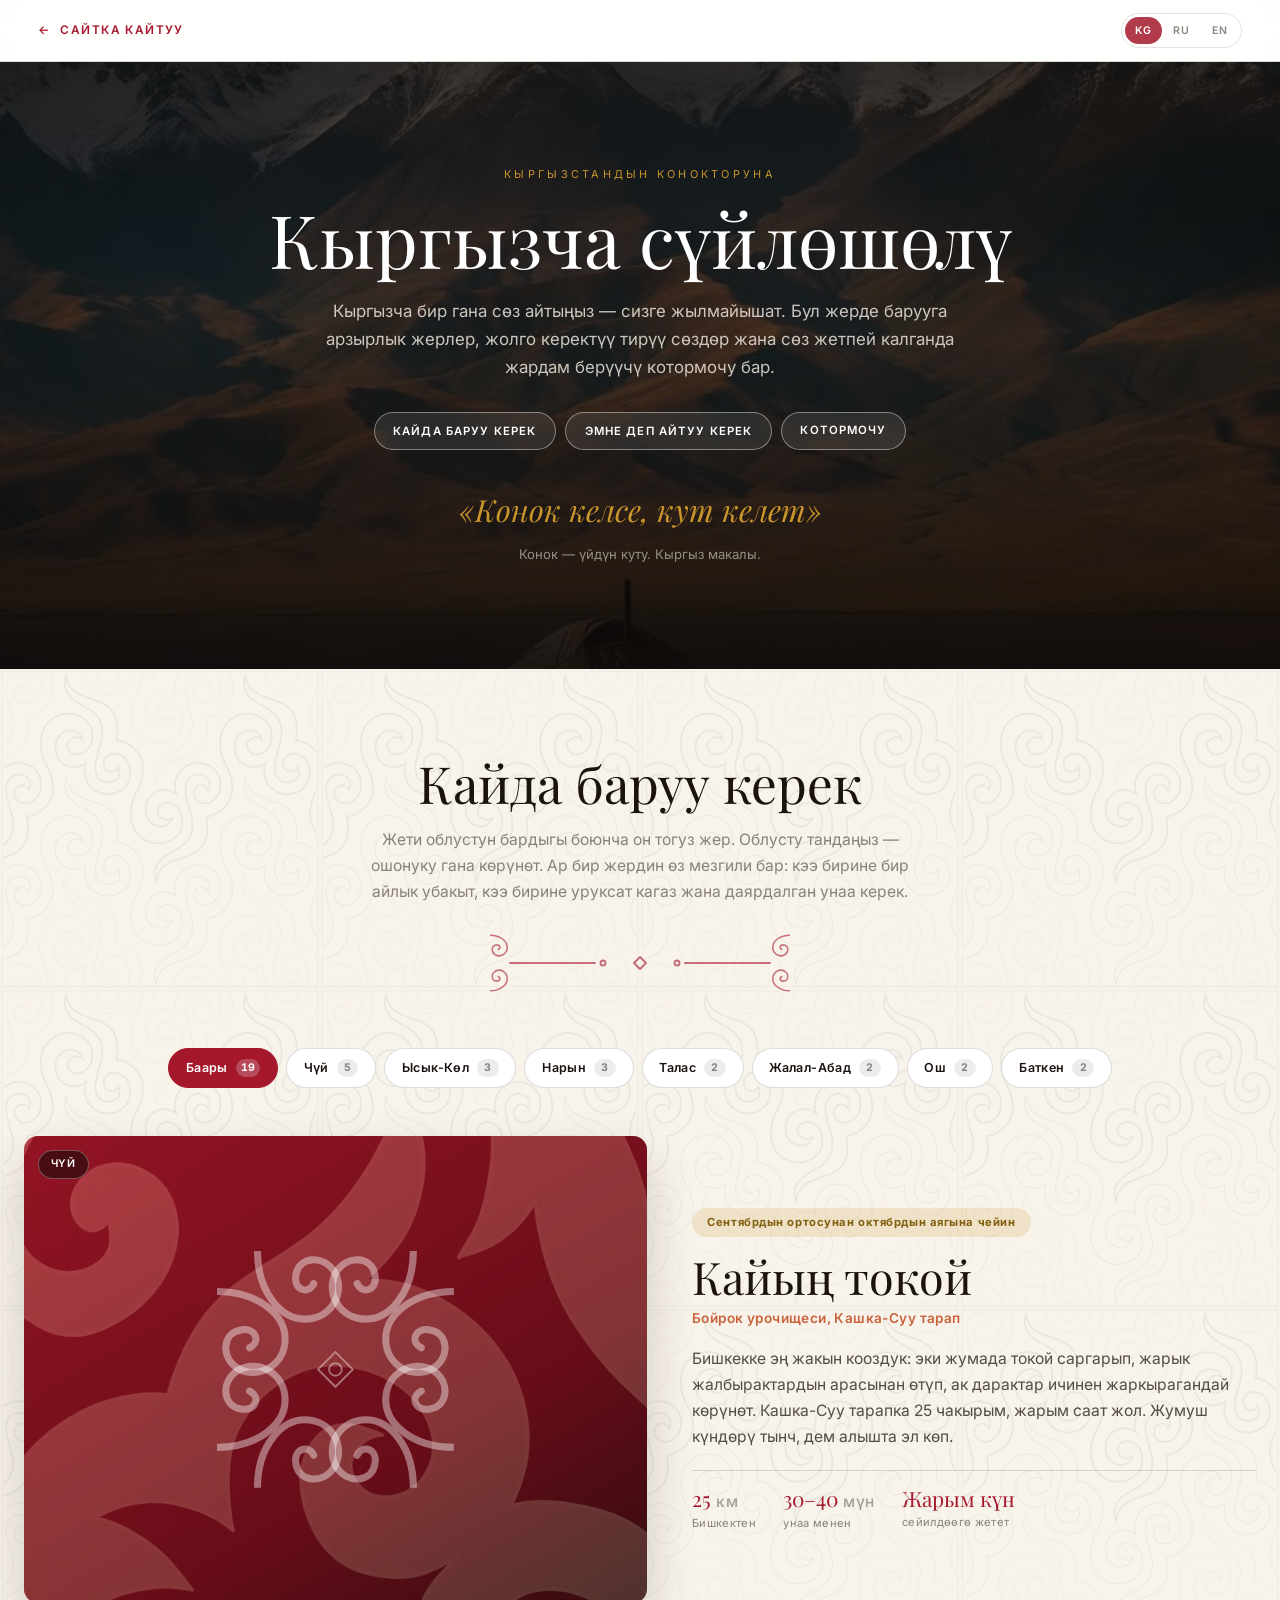
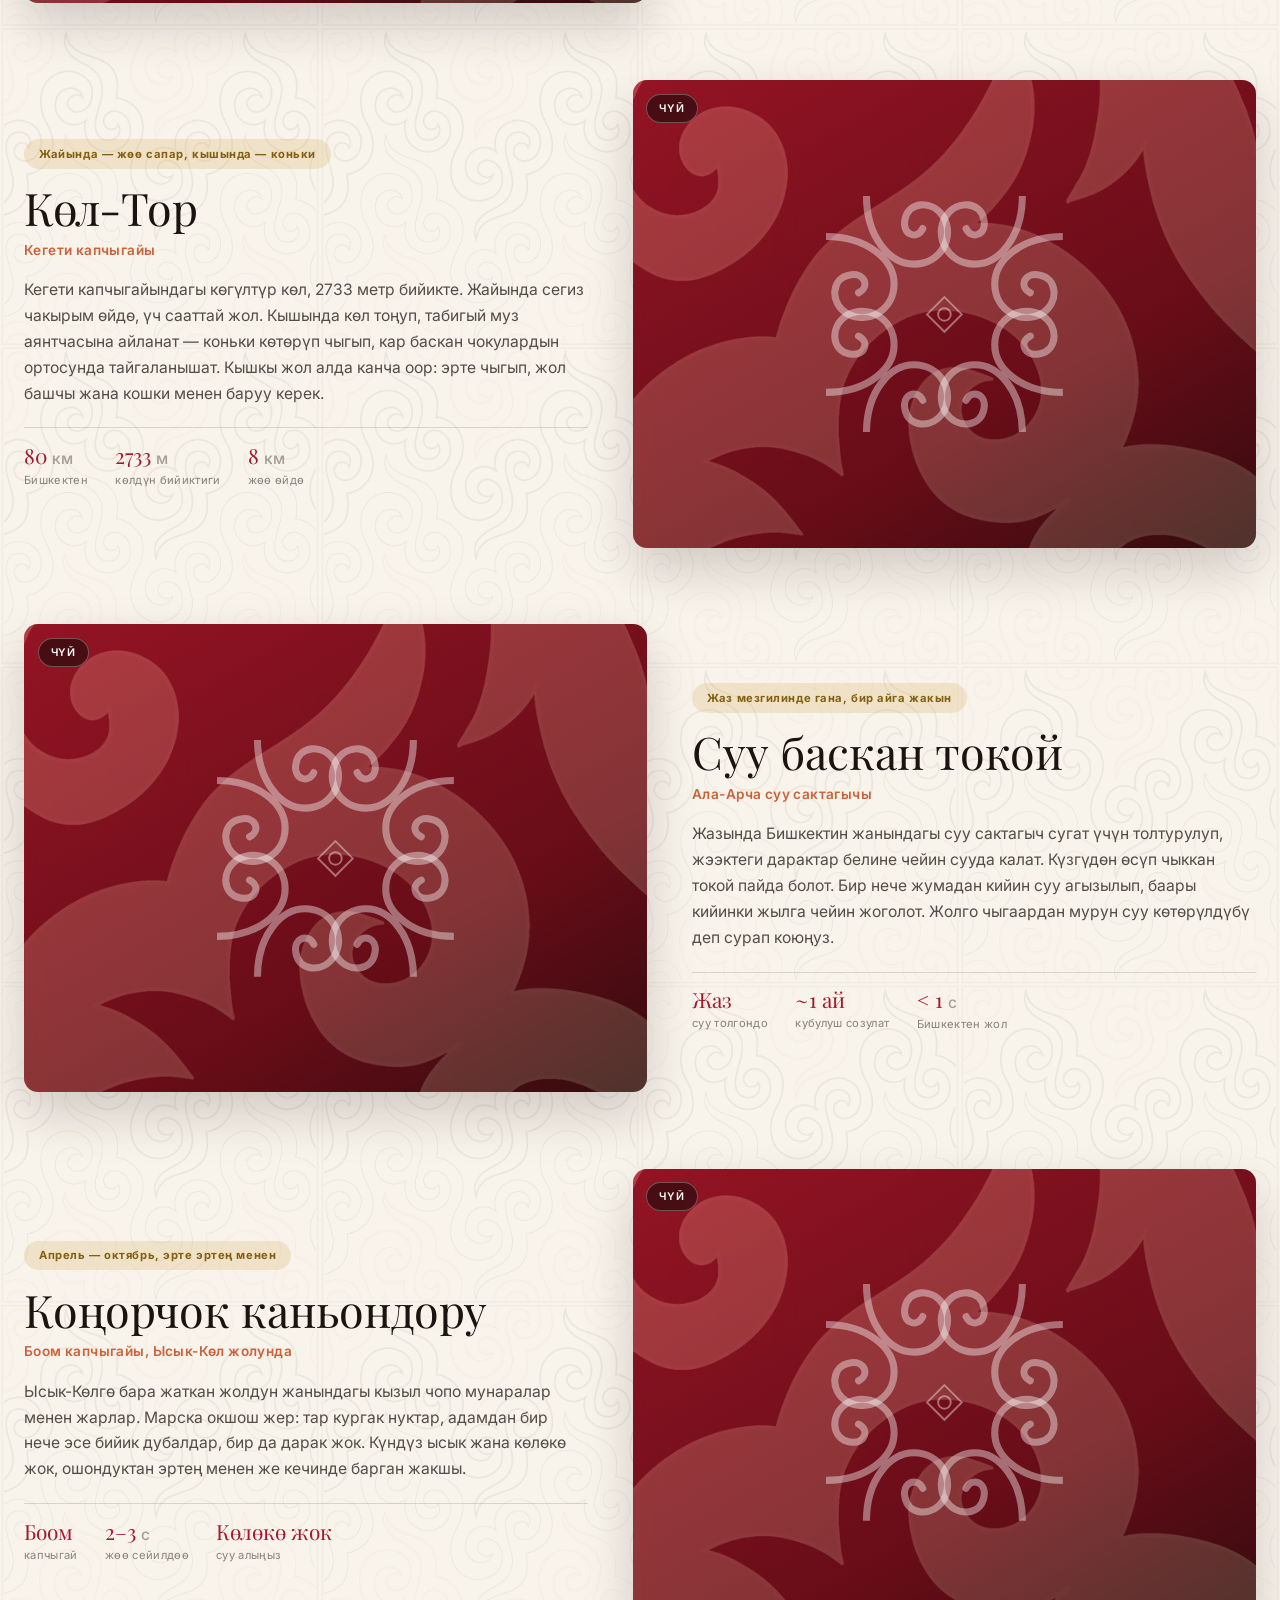
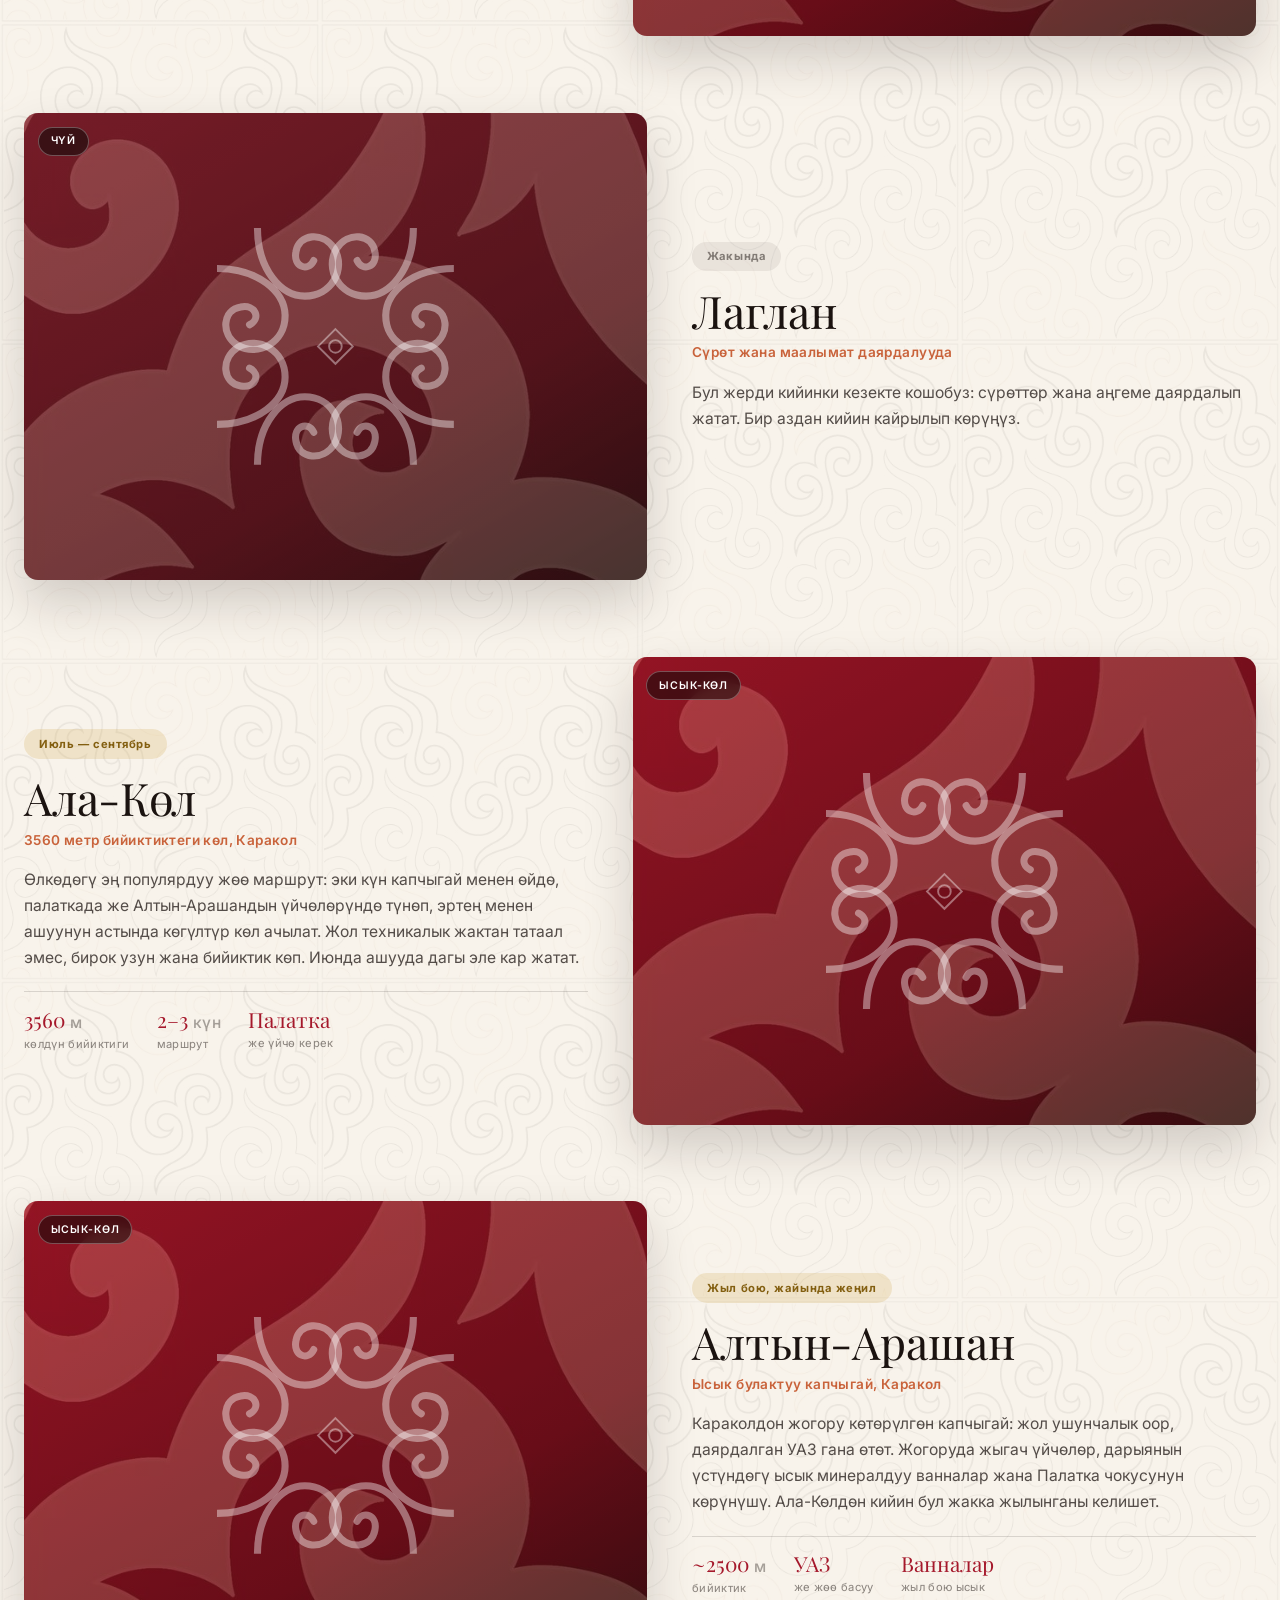
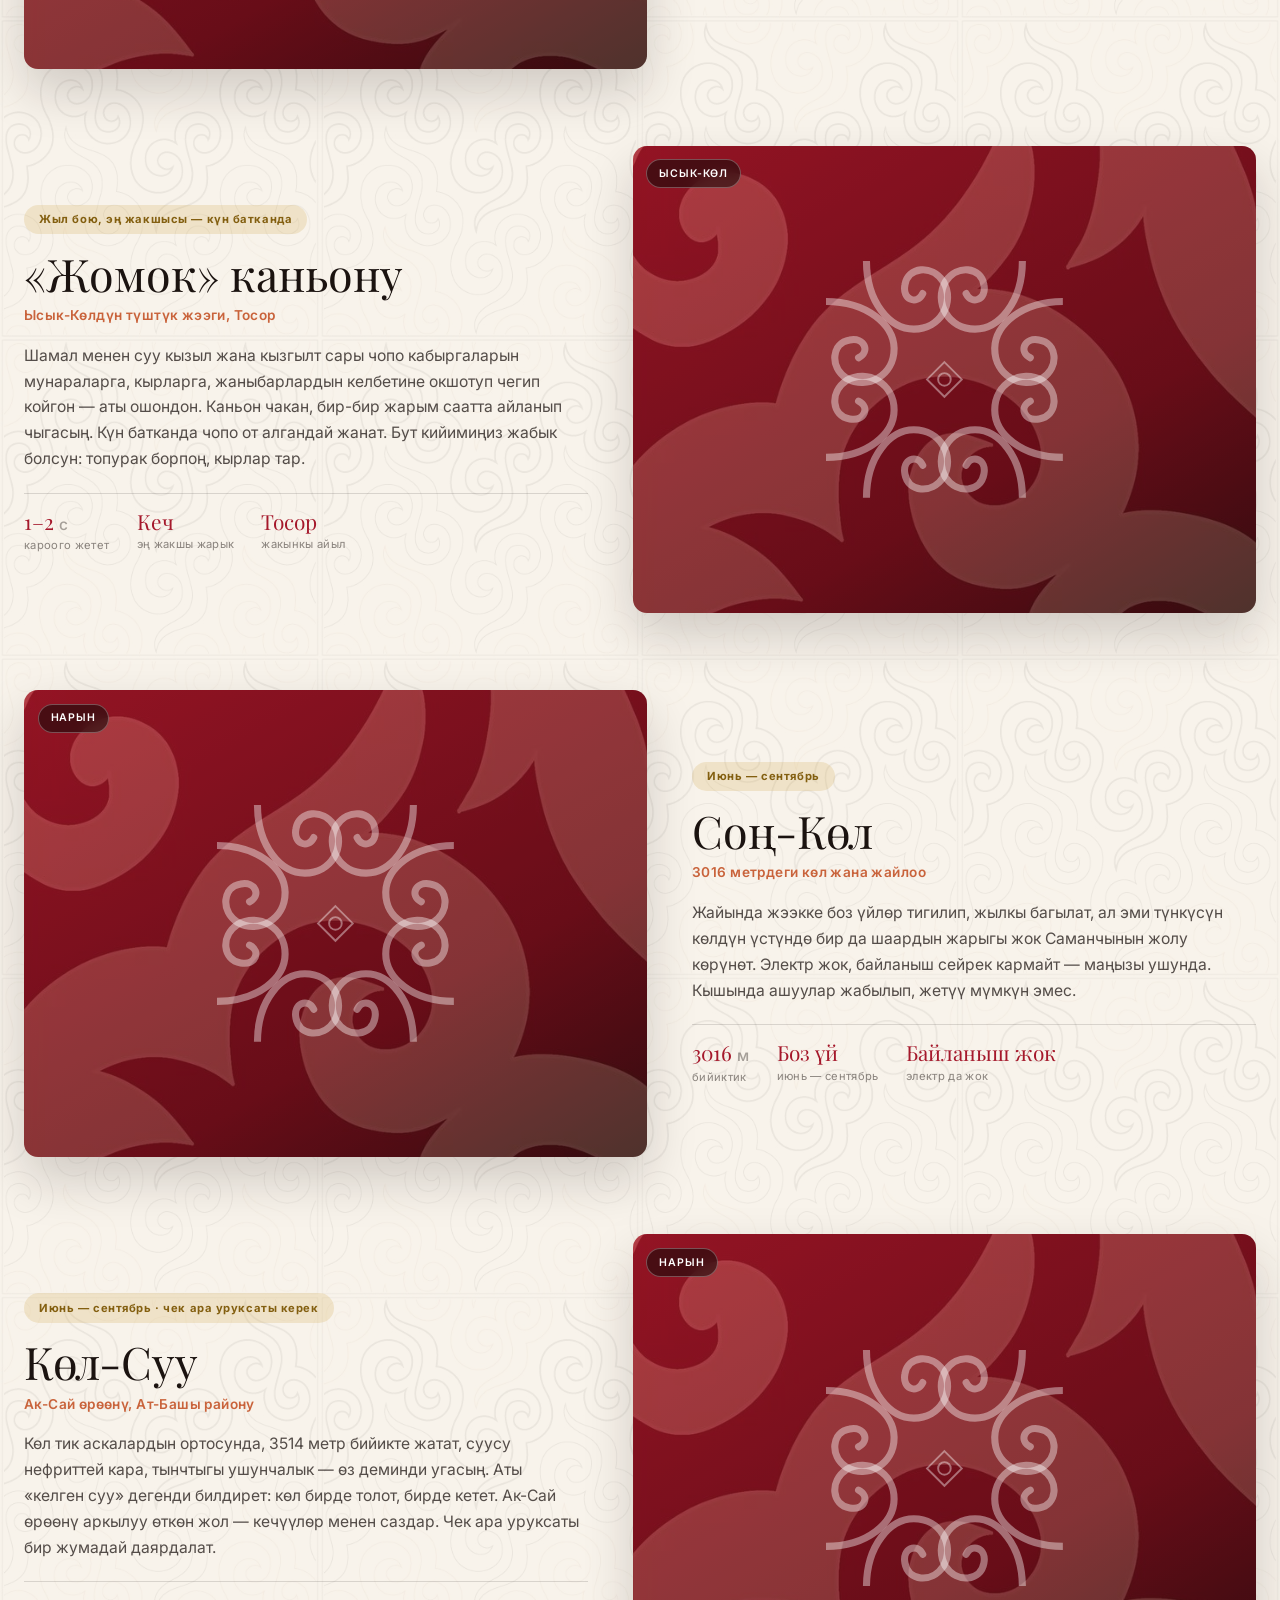
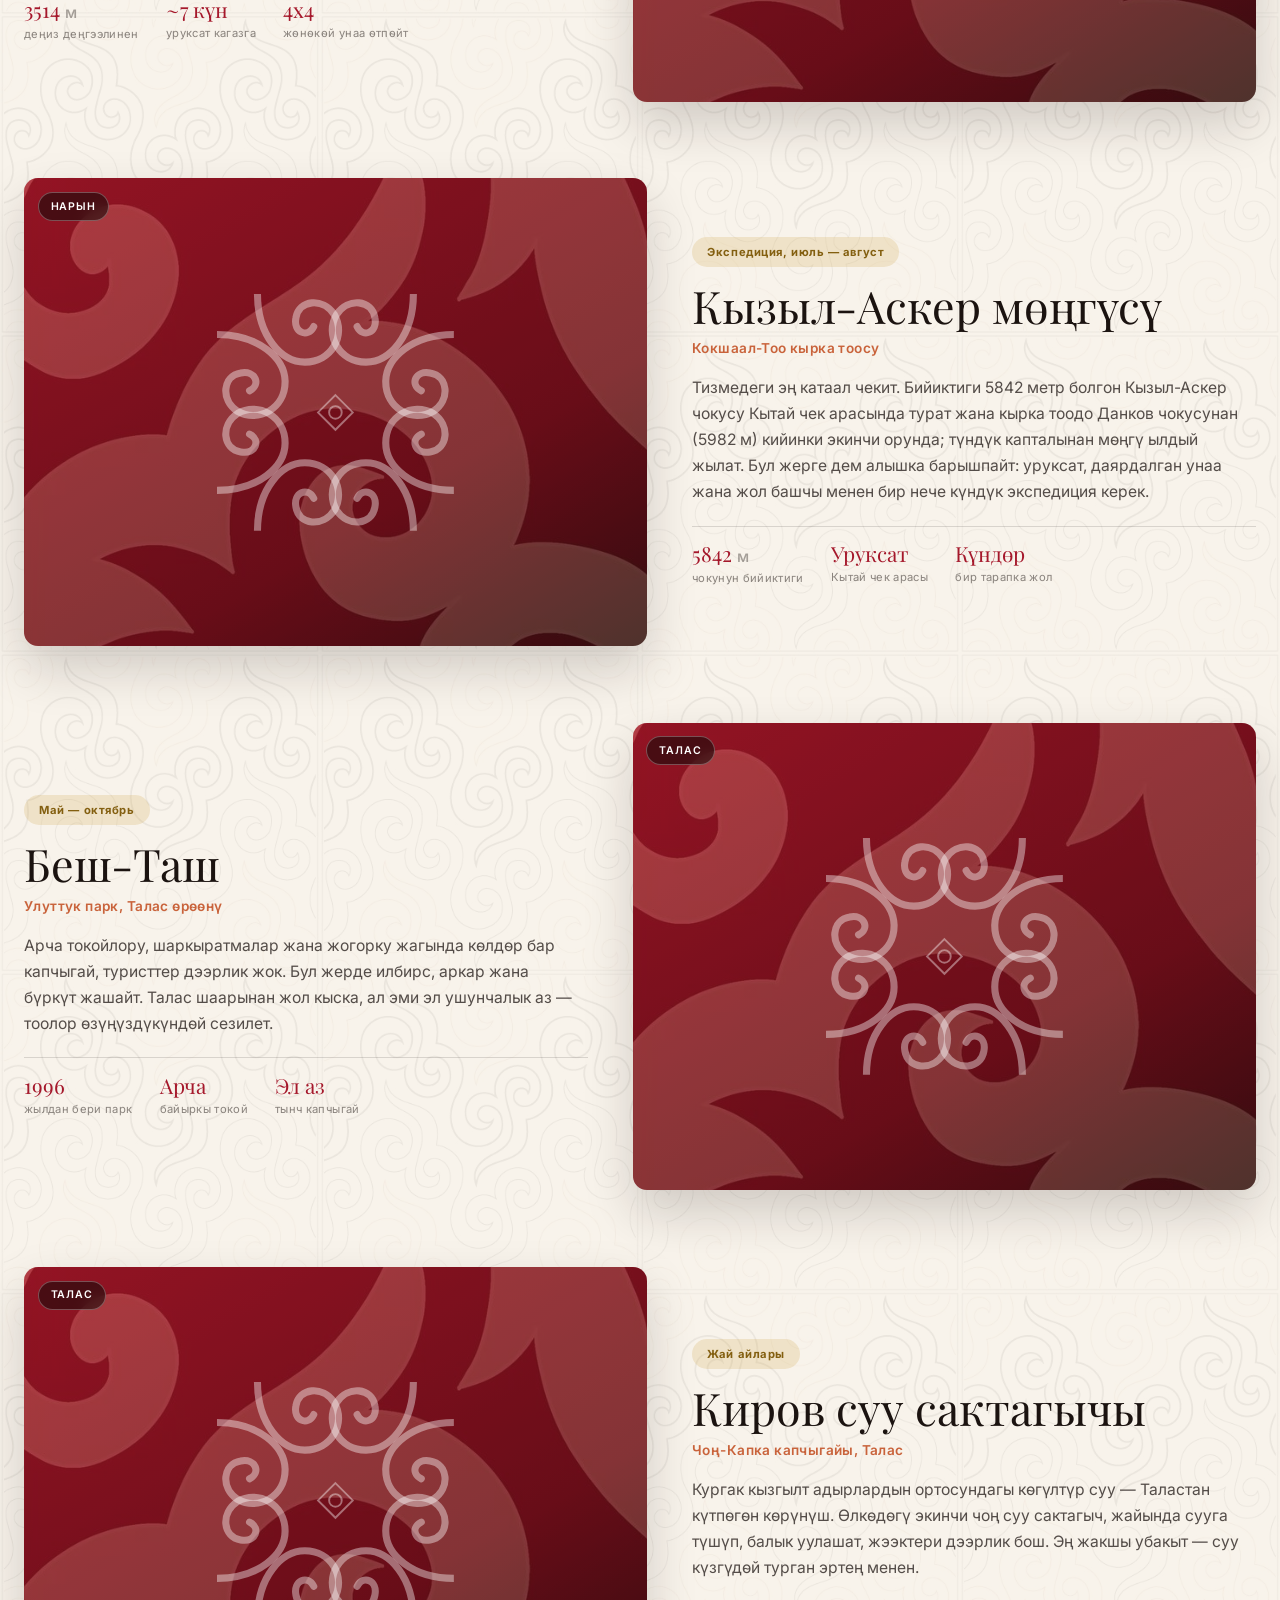
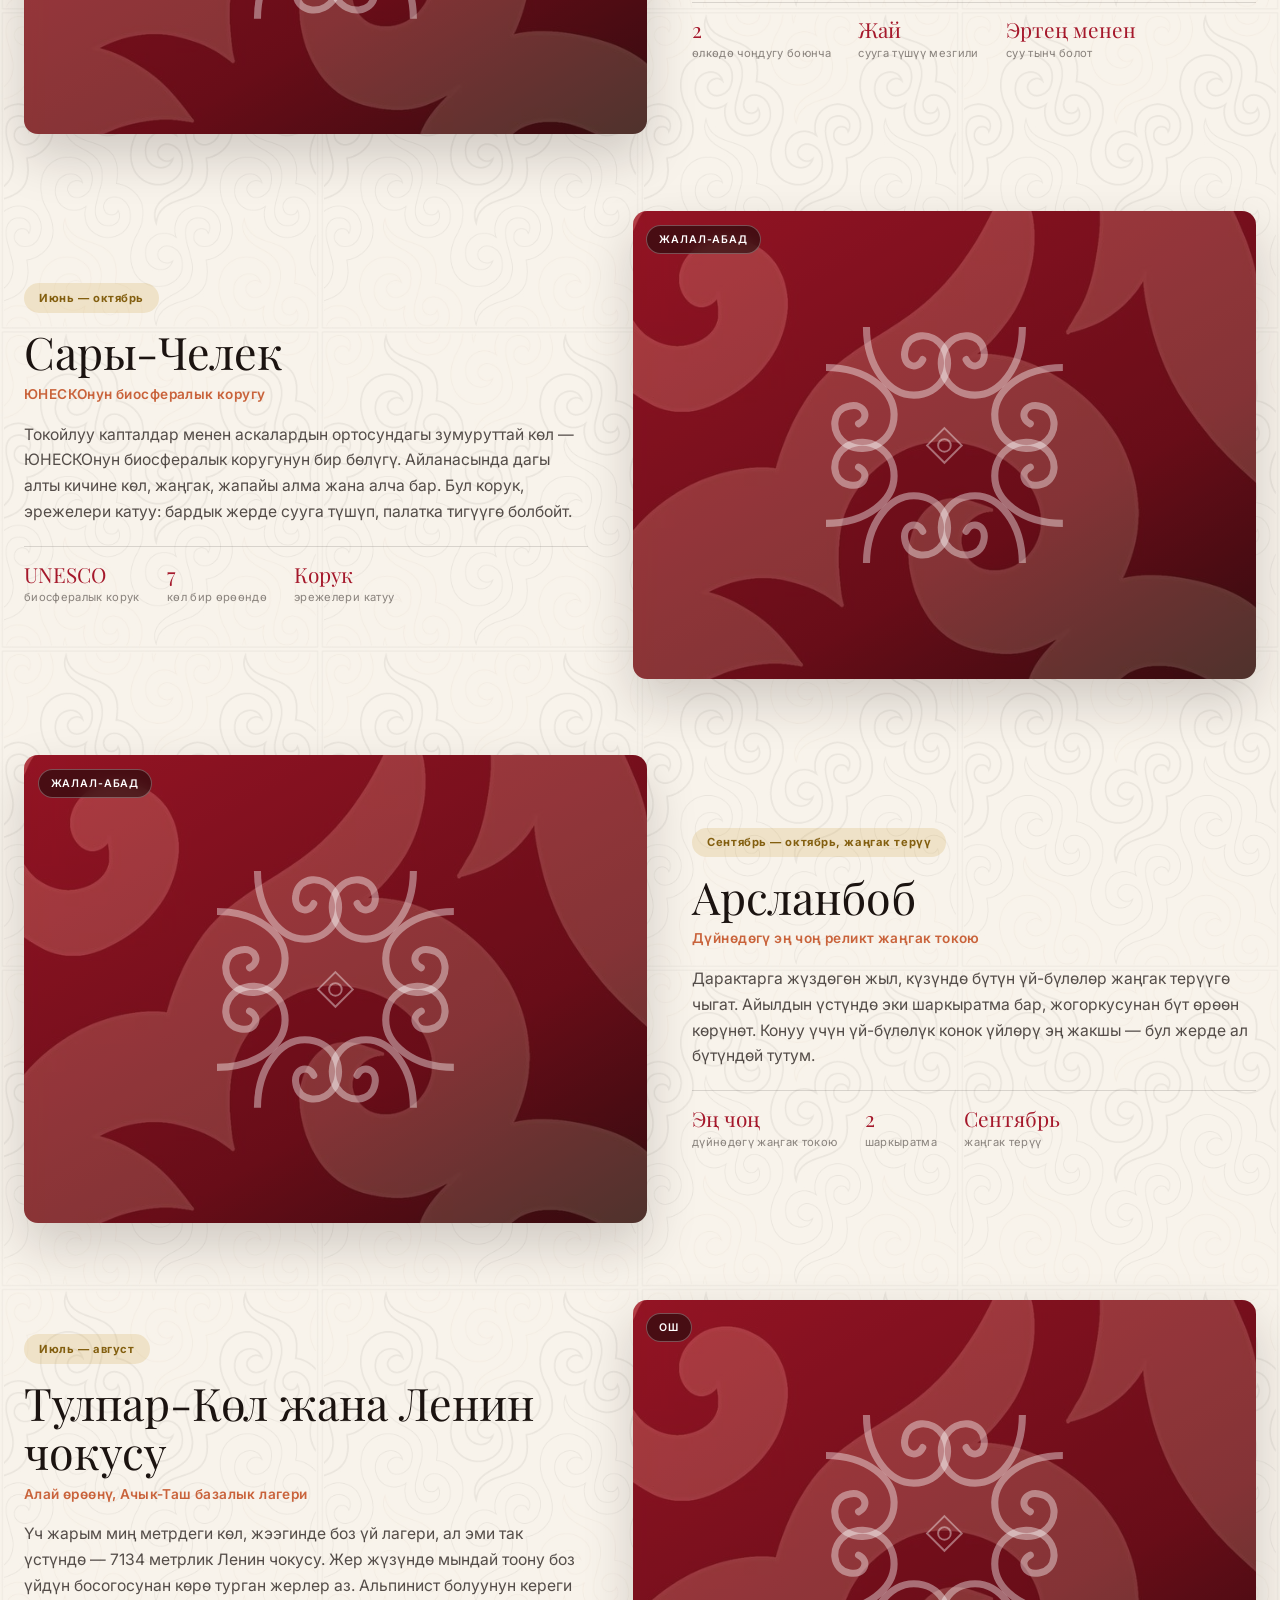
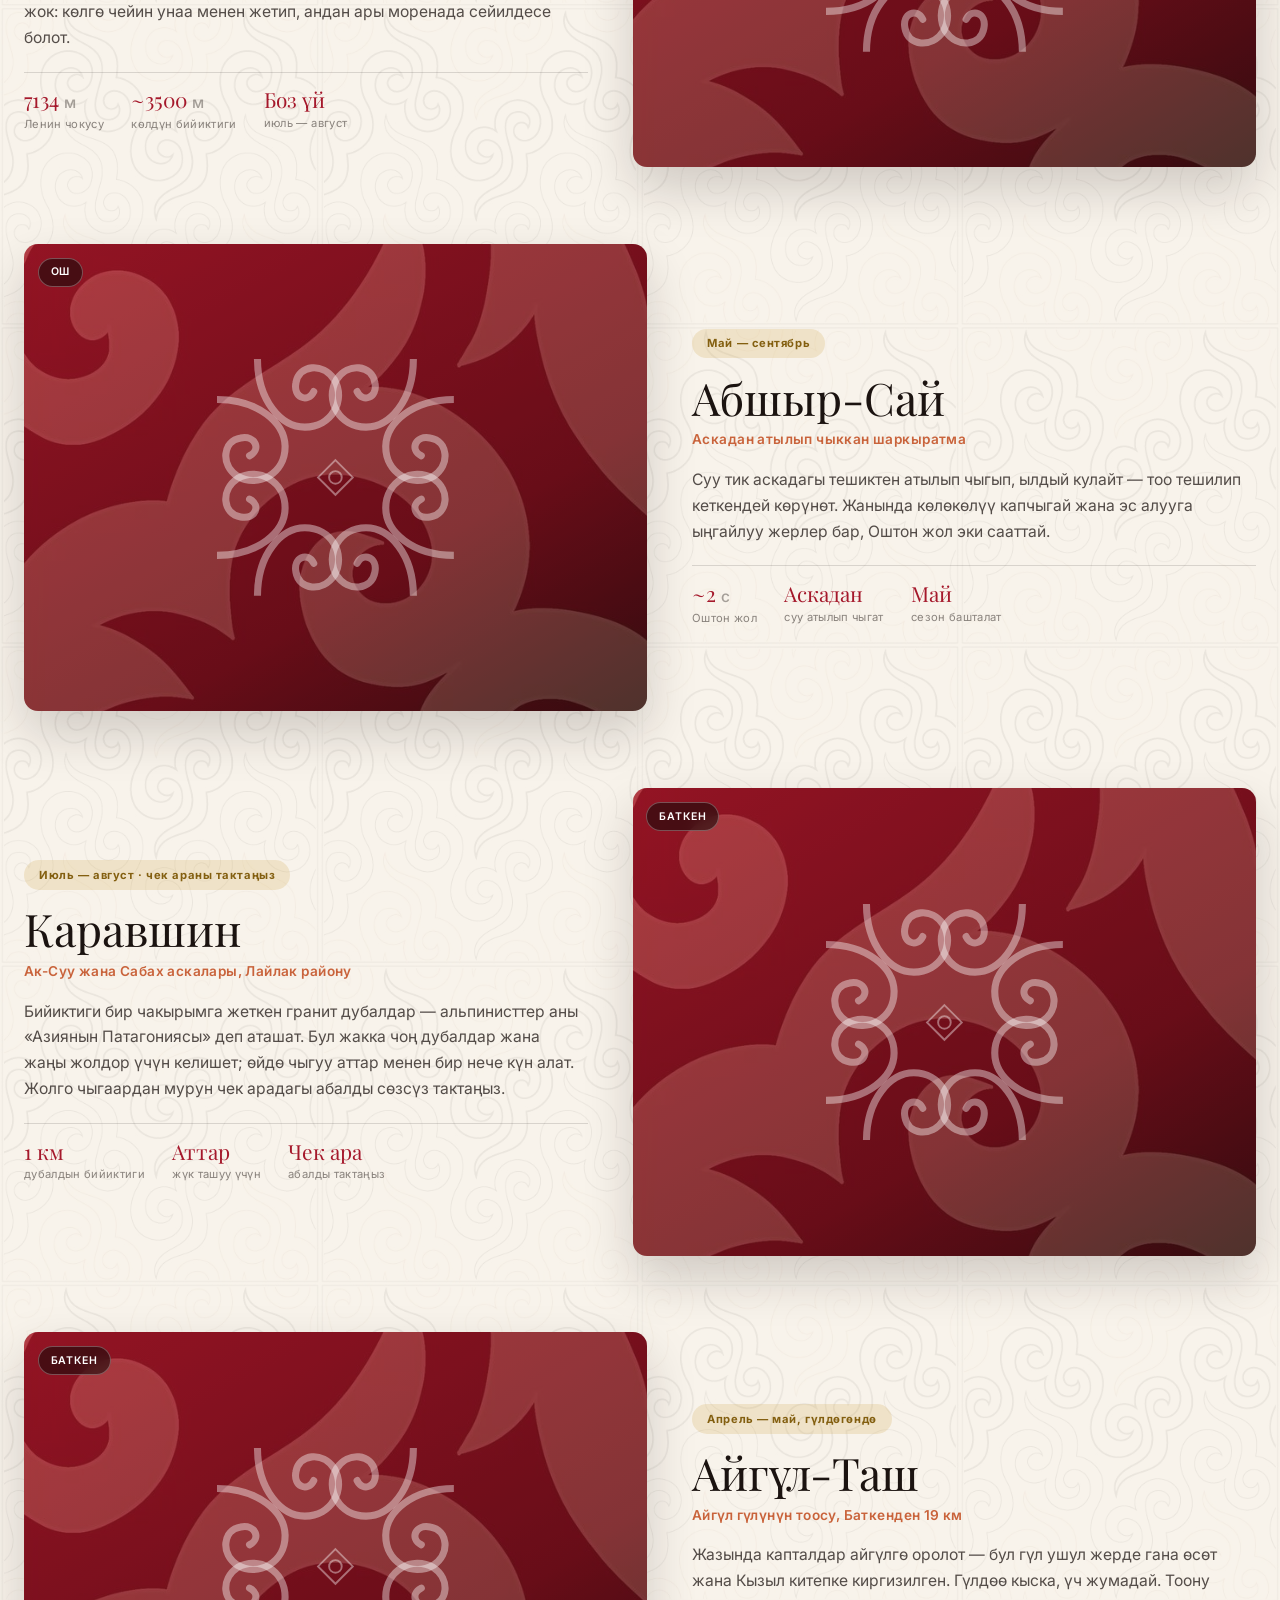
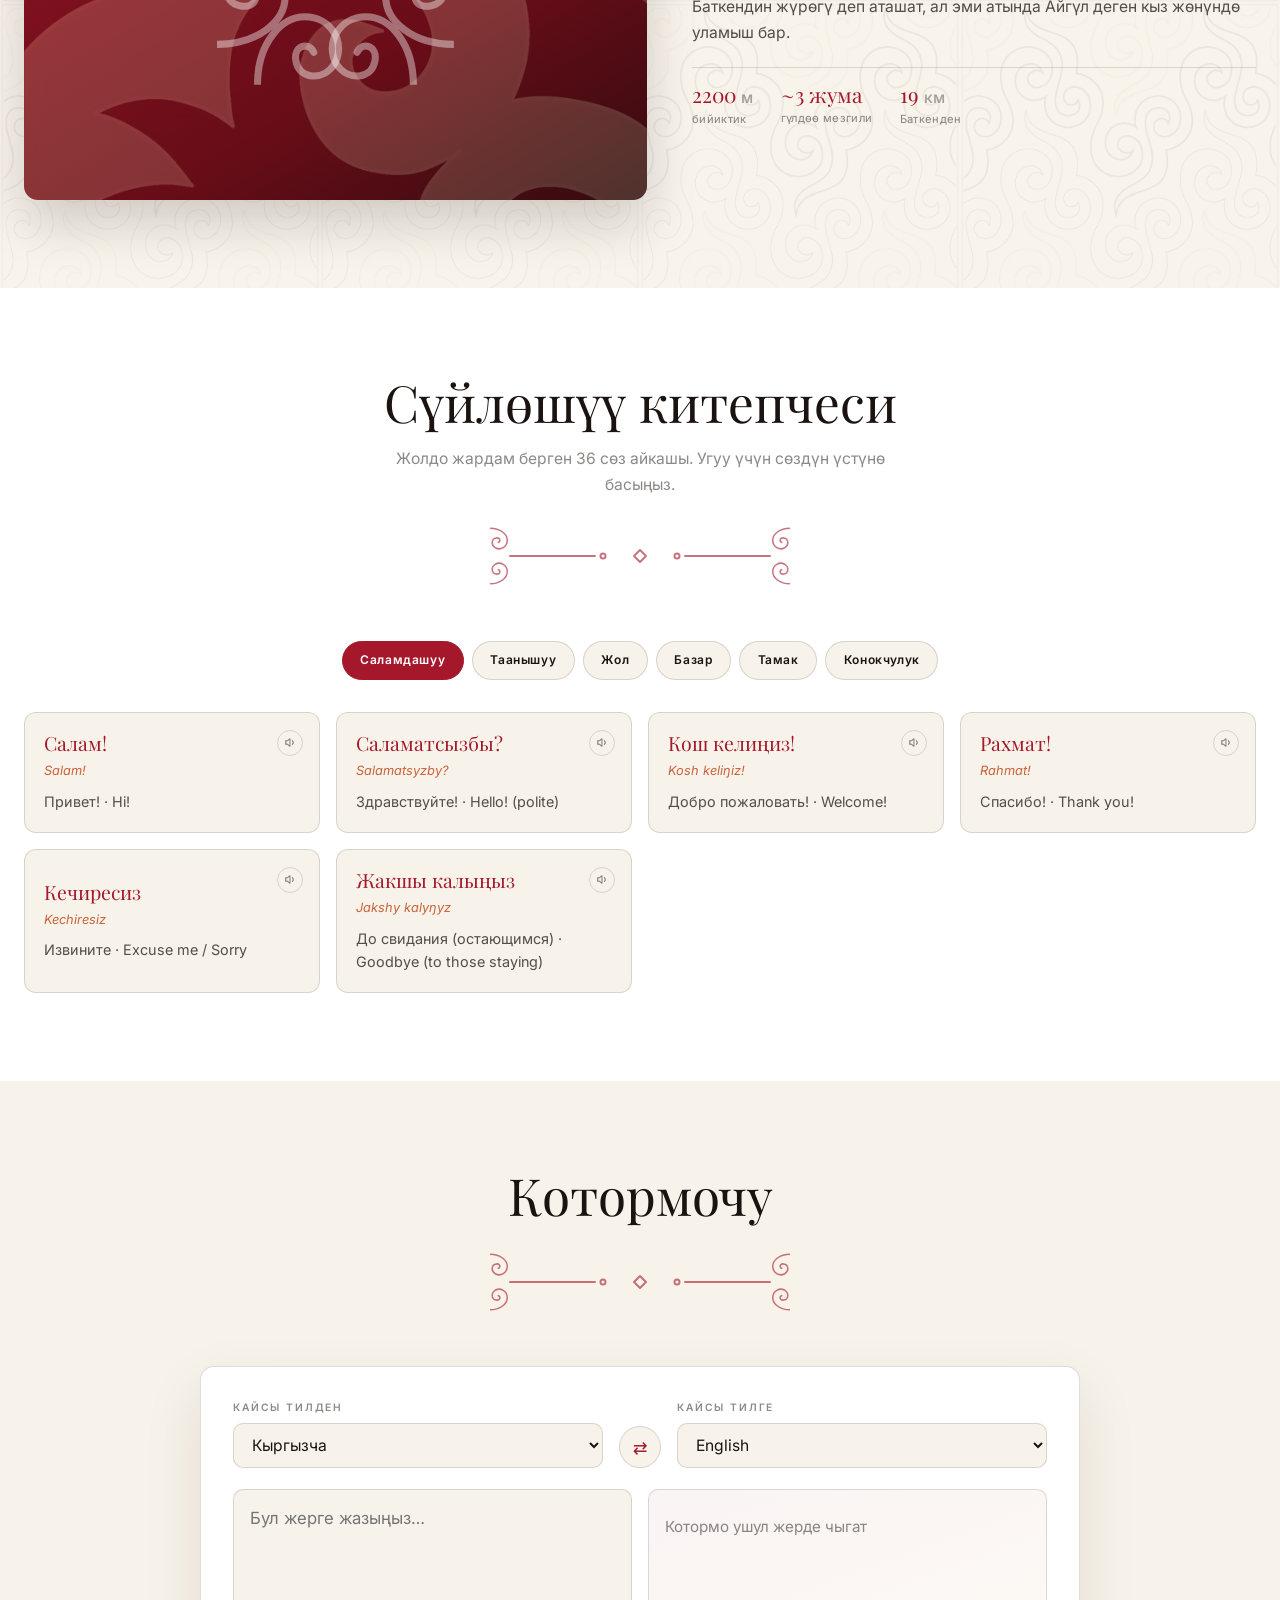
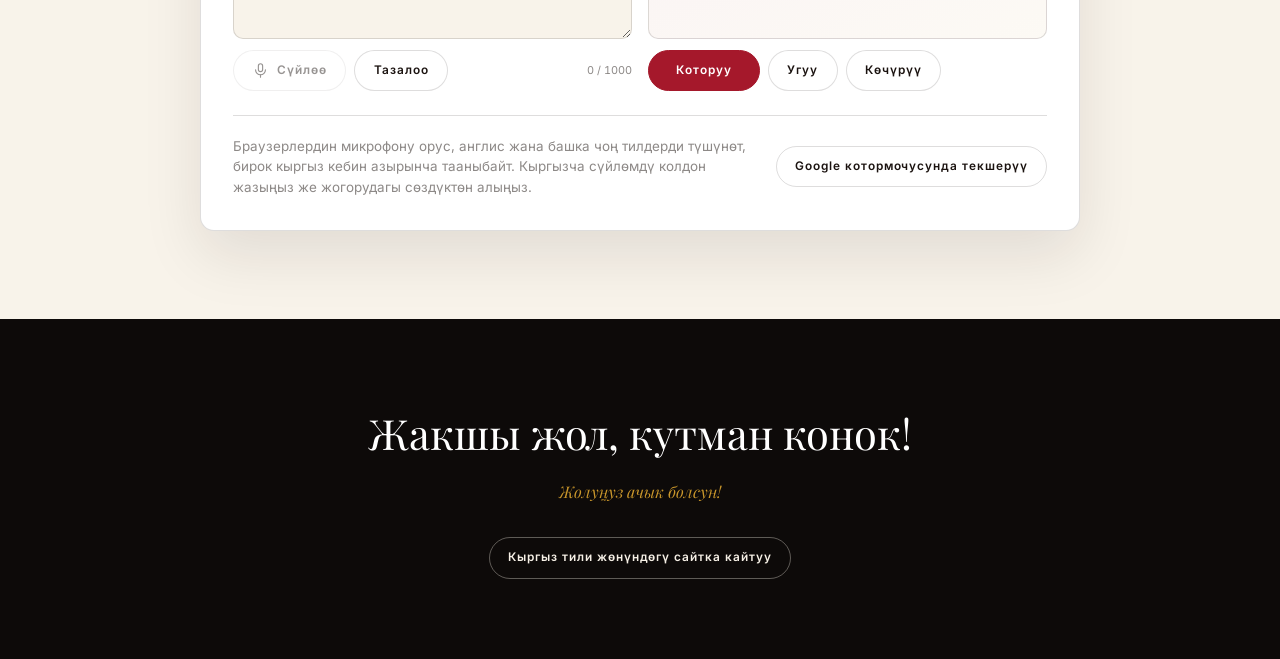
==== commit ac43d328: "Локации по областям: 19 мест, фильтр по регионам Места вынесены в данные и отрисовываются скриптом. " ====
--- a/tourist.html
+++ b/tourist.html
@@ -85,150 +85,14 @@
   <div class="wrap">
     <h2 class="tsec__title" data-ru="Куда поехать" data-en="Where to go">Кайда баруу керек</h2>
     <p class="tsec__sub"
-       data-ru="Семь мест, ради которых едут в Кыргызстан. У каждого свой сезон: где-то окно длиной в месяц, а где-то нужен пропуск и подготовленная машина."
-       data-en="Seven places worth the trip. Each has its own season: some open for barely a month, some need a border permit and a proper vehicle.">
-      Кыргызстанга келгендер көрүүгө тийиш жети жер. Ар биринин өз мезгили бар: кээ бирине бир айлык гана убакыт, кээ бирине уруксат кагаз жана даярдалган унаа керек.
+       data-ru="Девятнадцать мест по всем семи областям. Выберите область — и увидите только её. У каждого места свой сезон: где-то окно длиной в месяц, где-то нужен пропуск и подготовленная машина."
+       data-en="Nineteen places across all seven regions. Pick a region and you will see only its own. Each place has its season: some open for barely a month, some need a border permit and a proper vehicle.">
+      Жети облустун бардыгы боюнча он тогуз жер. Облусту тандаңыз — ошонуку гана көрүнөт. Ар бир жердин өз мезгили бар: кээ бирине бир айлык убакыт, кээ бирине уруксат кагаз жана даярдалган унаа керек.
     </p>
     <svg class="orn orn--div" viewBox="0 0 300 60"><use href="#orn-div"/></svg>
 
-    <div class="places">
-
-      <!-- 1. Берёзовая роща -->
-      <article class="place" data-img="assets/places/birch.jpg" data-video="assets/places/birch.mp4">
-        <div class="place__media"><span class="place__ph"><svg viewBox="0 0 300 300"><use href="#orn-big"/></svg></span></div>
-        <div class="place__body">
-          <p class="place__season" data-ru="С середины сентября до конца октября" data-en="Mid-September to late October">Сентябрдын ортосунан октябрдын аягына чейин</p>
-          <h3 class="place__name">Кайың токой</h3>
-          <p class="place__name2" data-ru="Берёзовая роща" data-en="The birch grove">Берёзовая роща</p>
-          <p class="place__txt"
-             data-ru="Ближайшая к Бишкеку красота: за пару недель роща становится золотой, и свет идёт сквозь листву так, что белые стволы будто светятся изнутри. Ехать примерно 25 километров в сторону Кашка-Суу, дорога занимает полчаса. Хватит половины дня, термоса и удобной обуви. В будний день здесь тихо, в выходные людно."
-             data-en="The closest beauty to Bishkek. Within a couple of weeks the grove turns gold, and the light comes through the leaves until the white trunks seem lit from inside. It is about 25 km towards Kashka-Suu, half an hour by car. Half a day, a thermos and comfortable shoes are enough. Quiet on weekdays, crowded at weekends.">
-            Бишкекке эң жакын кооздук: эки жумада токой саргарып, жарык жалбырактардын арасынан өтүп, ак дарактар ичинен жаркырагандай көрүнөт. Кашка-Суу тарапка 25 чакырым, жарым саат жол. Жарым күн, термос жана ыңгайлуу бут кийим жетиштүү. Жумуш күндөрү тынч, дем алышта эл көп.
-          </p>
-          <ul class="place__facts">
-            <li><b>25 <span data-ru="км" data-en="km">км</span></b><span data-ru="от Бишкека" data-en="from Bishkek">Бишкектен</span></li>
-            <li><b>30–40 <span data-ru="мин" data-en="min">мүн</span></b><span data-ru="на машине" data-en="by car">унаа менен</span></li>
-            <li><b data-ru="Полдня" data-en="Half a day">Жарым күн</b><span data-ru="хватит на прогулку" data-en="is enough for the walk">сейилдөөгө жетет</span></li>
-          </ul>
-        </div>
-      </article>
-
-      <!-- 2. Кол-Тор -->
-      <article class="place" data-img="assets/places/koltor.jpg" data-video="assets/places/koltor.mp4">
-        <div class="place__media"><span class="place__ph"><svg viewBox="0 0 300 300"><use href="#orn-big"/></svg></span></div>
-        <div class="place__body">
-          <p class="place__season" data-ru="Летом — поход, зимой — коньки" data-en="A hike in summer, skates in winter">Жайында — жөө сапар, кышында — коньки</p>
-          <h3 class="place__name">Көл-Тор</h3>
-          <p class="place__name2" data-ru="Озеро Кол-Тор, ущелье Кегети" data-en="Lake Kol-Tor, Kegeti gorge">Кегети капчыгайы</p>
-          <p class="place__txt"
-             data-ru="Бирюзовое озеро в ущелье Кегети, на высоте 2733 метра. Летом сюда идут пешком: восемь километров вверх, около трёх часов, набор высоты почти километр. Зимой озеро замерзает и превращается в природный каток — на лёд поднимаются с коньками, и катание в кольце заснеженных вершин запоминается навсегда. Но зимний подъём куда серьёзнее летнего: снег, лёд, короткий день. Идти нужно рано, с проводником и в кошках."
-             data-en="A turquoise lake in the Kegeti gorge at 2,733 metres. In summer you walk up: eight kilometres, about three hours, almost a kilometre of climb. In winter the lake freezes into a natural rink, and people carry skates all the way up to glide inside a ring of snowy peaks. The winter ascent is far harder than the summer one: snow, ice, a short day. Start early, go with a guide, bring crampons.">
-            Кегети капчыгайындагы көгүлтүр көл, деңиз деңгээлинен 2733 метр бийикте. Жайында жөө чыгышат: сегиз чакырым өйдө, үч сааттай жол, бийиктик бир чакырымга жакын көтөрүлөт. Кышында көл тоңуп, табигый муз аянтчасына айланат — коньки көтөрүп чыгып, кар баскан чокулардын ортосунда тайгаланышат. Бирок кышкы жол жайкысынан алда канча оор: кар, муз, күн кыска. Эрте чыгып, жол башчы жана кошки менен баруу керек.
-          </p>
-          <ul class="place__facts">
-            <li><b>80 <span data-ru="км" data-en="km">км</span></b><span data-ru="от Бишкека" data-en="from Bishkek">Бишкектен</span></li>
-            <li><b>2733 <span data-ru="м" data-en="m">м</span></b><span data-ru="высота озера" data-en="lake altitude">көлдүн бийиктиги</span></li>
-            <li><b>8 <span data-ru="км" data-en="km">км</span></b><span data-ru="подъём пешком" data-en="of climb on foot">жөө өйдө</span></li>
-          </ul>
-        </div>
-      </article>
-
-      <!-- 3. Затопленный лес -->
-      <article class="place" data-img="assets/places/flooded.jpg" data-video="assets/places/flooded.mp4">
-        <div class="place__media"><span class="place__ph"><svg viewBox="0 0 300 300"><use href="#orn-big"/></svg></span></div>
-        <div class="place__body">
-          <p class="place__season" data-ru="Только весной, окно около месяца" data-en="Spring only, a window of about a month">Жаз мезгилинде гана, бир айга жакын</p>
-          <h3 class="place__name">Суу баскан токой</h3>
-          <p class="place__name2" data-ru="Затопленный лес, Ала-Арчинское водохранилище" data-en="The flooded forest, Ala-Archa reservoir">Ала-Арча суу сактагычы</p>
-          <p class="place__txt"
-             data-ru="Весной водохранилище под Бишкеком наполняют водой для полива, и деревья по берегу оказываются по пояс в воде. Получается лес, растущий прямо из зеркала: стволы, их отражения и горы на заднем плане. Через несколько недель воду спускают, и всё исчезает до следующего года. Это не постоянная достопримечательность, а короткое весеннее явление — перед поездкой спросите у местных, поднялась ли вода."
-             data-en="Each spring the reservoir near Bishkek is filled for irrigation, and the trees along the bank end up waist-deep in water. The result is a forest growing straight out of a mirror: trunks, their reflections and the mountains behind. A few weeks later the water is released and it all vanishes until next year. This is not a permanent sight but a short spring event — ask locals whether the water is up before you drive out.">
-            Жазында Бишкектин жанындагы суу сактагыч сугат үчүн толтурулуп, жээктеги дарактар белине чейин сууда калат. Күзгүдөн өсүп чыккан токой пайда болот: дарактар, алардын чагылышы жана арт жакта тоолор. Бир нече жумадан кийин суу агызылып, баары кийинки жылга чейин жоголот. Бул туруктуу көрүнүш эмес, кыска жазгы кубулуш — жолго чыгаардан мурун суу көтөрүлдүбү деп сурап коюңуз.
-          </p>
-          <ul class="place__facts">
-            <li><b data-ru="Весна" data-en="Spring">Жаз</b><span data-ru="когда наполняют" data-en="when it is filled">суу толгондо</span></li>
-            <li><b data-ru="~1 месяц" data-en="~1 month">~1 ай</b><span data-ru="длится явление" data-en="the window lasts">кубулуш созулат</span></li>
-            <li><b>&lt; 1 <span data-ru="ч" data-en="h">с</span></b><span data-ru="езды от Бишкека" data-en="drive from Bishkek">Бишкектен жол</span></li>
-          </ul>
-        </div>
-      </article>
-
-      <!-- 4. Кель-Суу -->
-      <article class="place" data-img="assets/places/kelsuu.jpg" data-video="assets/places/kelsuu.mp4">
-        <div class="place__media"><span class="place__ph"><svg viewBox="0 0 300 300"><use href="#orn-big"/></svg></span></div>
-        <div class="place__body">
-          <p class="place__season" data-ru="Июнь — сентябрь · нужен погранпропуск" data-en="June to September · border permit required">Июнь — сентябрь · чек ара уруксаты керек</p>
-          <h3 class="place__name">Көл-Суу</h3>
-          <p class="place__name2" data-ru="Ак-Сайская долина, Ат-Башинский район" data-en="Ak-Sai valley, At-Bashy district">Ак-Сай өрөөнү, Ат-Башы району</p>
-          <p class="place__txt"
-             data-ru="Озеро зажато между отвесными скалами на высоте 3514 метров, вода тёмная, как нефрит, а тишина такая, что слышно собственное дыхание. Название переводят как «приходящая вода»: озеро то наполняется, то уходит, и в разные годы выглядит по-разному. Дорога через Ак-Сайскую долину — броды и болотины, нужен внедорожник и водитель, который здесь уже бывал. Пропуск в погранзону оформляют около недели, подавать документы лучше недели за две."
-             data-en="The lake is wedged between sheer cliffs at 3,514 metres; the water is dark as jade and the silence is deep enough to hear your own breathing. The name means roughly “water that comes”: the lake fills and drains again, and looks different from year to year. The track across the Ak-Sai valley crosses fords and marshes — you need a 4x4 and a driver who has been there. The border permit takes about a week to issue, so apply a couple of weeks ahead.">
-            Көл тик аскалардын ортосунда, 3514 метр бийикте жатат, суусу нефриттей кара, тынчтыгы ушунчалык — өз деминди угасың. Аты «келген суу» дегенди билдирет: көл бирде толот, бирде кетет, ар жылы башкача көрүнөт. Ак-Сай өрөөнү аркылуу өткөн жол — кечүүлөр менен саздар, жол тааныган айдоочу жана бийик өтүмдүү унаа керек. Чек ара уруксаты бир жумадай даярдалат, эки жума мурун арыз бергениңиз оң.
-          </p>
-          <ul class="place__facts">
-            <li><b>3514 <span data-ru="м" data-en="m">м</span></b><span data-ru="над уровнем моря" data-en="above sea level">деңиз деңгээлинен</span></li>
-            <li><b data-ru="~7 дней" data-en="~7 days">~7 күн</b><span data-ru="оформление пропуска" data-en="to get the permit">уруксат кагазга</span></li>
-            <li><b>4x4</b><span data-ru="без внедорожника не проехать" data-en="no way through without one">жөнөкөй унаа өтпөйт</span></li>
-          </ul>
-        </div>
-      </article>
-
-      <!-- 5. Кызыл-Аскер -->
-      <article class="place" data-img="assets/places/kyzyl-asker.jpg" data-video="assets/places/kyzyl-asker.mp4">
-        <div class="place__media"><span class="place__ph"><svg viewBox="0 0 300 300"><use href="#orn-big"/></svg></span></div>
-        <div class="place__body">
-          <p class="place__season" data-ru="Экспедиция, июль — август" data-en="An expedition, July to August">Экспедиция, июль — август</p>
-          <h3 class="place__name">Кызыл-Аскер мөңгүсү</h3>
-          <p class="place__name2" data-ru="Хребет Кокшаал-Тоо, Нарынская область" data-en="Kokshaal-Too range, Naryn region">Кокшаал-Тоо кырка тоосу</p>
-          <p class="place__txt"
-             data-ru="Самая суровая точка списка. Пик Кызыл-Аскер высотой 5842 метра стоит прямо на границе с Китаем и уступает в хребте только пику Данкова (5982 м); по северному склону вниз сползает ледник. Сюда не ездят на выходные: это многодневная экспедиция с пропуском в погранзону, подготовленной машиной и проводником. Зато стены Кызыл-Аскера знают альпинисты всего мира — сюда приезжают за первопрохождениями."
-             data-en="The harshest point on this list. Kyzyl-Asker peak, 5,842 metres, stands right on the Chinese border and is second in the range only to Pik Dankov (5,982 m); a glacier slides down its northern slope. This is no weekend trip — it is a multi-day expedition with a border permit, a capable vehicle and a guide. Climbers worldwide know these walls: people come here for first ascents.">
-            Тизмедеги эң катаал чекит. Бийиктиги 5842 метр болгон Кызыл-Аскер чокусу Кытай чек арасында турат жана кырка тоодо Данков чокусунан (5982 м) кийинки экинчи орунда; түндүк капталынан мөңгү ылдый жылат. Бул жерге дем алышка барышпайт: чек ара уруксаты, даярдалган унаа жана жол башчы менен бир нече күндүк экспедиция керек. Ал эми Кызыл-Аскердин аскаларын дүйнө жүзүндөгү альпинисттер билет — бул жакка жаңы жол ачуу үчүн келишет.
-          </p>
-          <ul class="place__facts">
-            <li><b>5842 <span data-ru="м" data-en="m">м</span></b><span data-ru="высота пика" data-en="peak altitude">чокунун бийиктиги</span></li>
-            <li><b data-ru="Пропуск" data-en="Permit">Уруксат</b><span data-ru="погранзона у границы с Китаем" data-en="border zone next to China">Кытай чек арасы</span></li>
-            <li><b data-ru="Дни" data-en="Days">Күндөр</b><span data-ru="дорога в один конец" data-en="one way on the road">бир тарапка жол</span></li>
-          </ul>
-        </div>
-      </article>
-
-      <!-- 6. Каньон Сказка -->
-      <article class="place" data-img="assets/places/skazka.jpg" data-video="assets/places/skazka.mp4">
-        <div class="place__media"><span class="place__ph"><svg viewBox="0 0 300 300"><use href="#orn-big"/></svg></span></div>
-        <div class="place__body">
-          <p class="place__season" data-ru="Круглый год, лучше всего на закате" data-en="All year round, best at sunset">Жыл бою, эң жакшысы — күн батканда</p>
-          <h3 class="place__name">«Жомок» каньону</h3>
-          <p class="place__name2" data-ru="Каньон Сказка, южный берег Иссык-Куля" data-en="Skazka canyon, southern shore of Issyk-Kul">Ысык-Көлдүн түштүк жээги</p>
-          <p class="place__txt"
-             data-ru="Красные и оранжевые глиняные стены, которые ветер и вода выточили в башни, гребни и фигуры зверей — отсюда и название. Каньон небольшой, обойти можно за час-полтора, и он идеально ложится в дорогу вдоль южного берега Иссык-Куля. На закате глина загорается так, что уезжать не хочется. Обувь берите закрытую: под ногами сыпучий грунт, а гребни узкие."
-             data-en="Red and orange clay walls that wind and water have carved into towers, ridges and animal shapes — hence the name, “Fairy Tale”. The canyon is small, an hour or so to walk, and it fits perfectly into a drive along the southern shore of Issyk-Kul. At sunset the clay catches fire and nobody wants to leave. Wear closed shoes: the ground is loose and the ridges are narrow.">
-            Шамал менен суу кызыл жана кызгылт сары чопо кабыргаларын мунараларга, кырларга, жаныбарлардын келбетине окшотуп чегип койгон — аты ошондон. Каньон чакан, бир-бир жарым саатта айланып чыгасың, Ысык-Көлдүн түштүк жээгиндеги жолго абдан жарашат. Күн батканда чопо от алгандай жанып, кетким келбей калат. Бут кийимиңиз жабык болсун: топурак борпоң, кырлар тар.
-          </p>
-          <ul class="place__facts">
-            <li><b>1–2 <span data-ru="ч" data-en="h">с</span></b><span data-ru="хватит на осмотр" data-en="is enough to see it">кароого жетет</span></li>
-            <li><b data-ru="Закат" data-en="Sunset">Кеч</b><span data-ru="лучший свет" data-en="the best light">эң жакшы жарык</span></li>
-            <li><b data-ru="Тосор" data-en="Tosor">Тосор</b><span data-ru="ближайшее село" data-en="the nearest village">жакынкы айыл</span></li>
-          </ul>
-        </div>
-      </article>
-
-      <!-- 7. Лаглан — ждём материал -->
-      <article class="place place--soon" data-img="assets/places/laglan.jpg" data-video="assets/places/laglan.mp4">
-        <div class="place__media"><span class="place__ph"><svg viewBox="0 0 300 300"><use href="#orn-big"/></svg></span></div>
-        <div class="place__body">
-          <p class="place__season" data-ru="Скоро" data-en="Coming soon">Жакында</p>
-          <h3 class="place__name">Лаглан</h3>
-          <p class="place__name2" data-ru="Фото, видео и описание готовятся" data-en="Photo, video and description are on the way">Сүрөт, видео жана маалымат даярдалууда</p>
-          <p class="place__txt"
-             data-ru="Это место мы добавим следующим: снимки и рассказ о нём готовятся. Загляните сюда чуть позже."
-             data-en="This place is next in line: the photographs and the story are being prepared. Look in again a little later.">
-            Бул жерди кийинки кезекте кошобуз: сүрөттөр жана аңгеме даярдалып жатат. Бир аздан кийин кайрылып көрүңүз.
-          </p>
-        </div>
-      </article>
-
-    </div>
+    <div class="regions" id="regions"></div>
+    <div class="places" id="places-list"></div>
   </div>
 </section>
 
--- a/tourist.css
+++ b/tourist.css
@@ -159,7 +159,7 @@
 .tsec--places{background:var(--paper)}
 .places{display:flex;flex-direction:column;gap:clamp(2.6rem,6vw,4.8rem)}
 .place{display:grid;grid-template-columns:1.05fr .95fr;gap:clamp(1.4rem,3.5vw,3rem);align-items:center}
-.place:nth-child(even) .place__media{order:2}
+.place.is-flip .place__media{order:2}
 
 .place__media{
   position:relative;aspect-ratio:4/3;max-width:100%;overflow:hidden;border-radius:14px;
@@ -192,10 +192,40 @@
 
 @media (max-width:820px){
   .place{grid-template-columns:1fr;gap:1.3rem}
-  .place:nth-child(even) .place__media{order:0}
+  .place.is-flip .place__media{order:0}
   .place__facts{gap:1.2rem}
 }
 
 /* в чётных блоках фото уезжает вправо — колонки меняем местами, чтобы снимок оставался крупным */
-.place:nth-child(even){grid-template-columns:.95fr 1.05fr}
-@media (max-width:820px){.place:nth-child(even){grid-template-columns:1fr}}
+.place.is-flip{grid-template-columns:.95fr 1.05fr}
+@media (max-width:820px){.place.is-flip{grid-template-columns:1fr}}
+
+/* ============================================================
+   КНОПКИ-ОБЛАСТИ
+   ============================================================ */
+.regions{display:flex;flex-wrap:wrap;gap:.5rem;justify-content:center;margin-bottom:clamp(2rem,4vw,3rem)}
+.reg{
+  display:inline-flex;align-items:center;gap:.5rem;
+  padding:.55rem 1.05rem;border-radius:999px;
+  border:1px solid var(--line);background:var(--white);color:var(--ink);
+  font-size:.78rem;font-weight:600;letter-spacing:.03em;transition:.25s;
+}
+.reg:hover{border-color:var(--bordo);color:var(--bordo);transform:translateY(-1px)}
+.reg:focus-visible{outline:2px solid var(--gold);outline-offset:2px}
+.reg__c{
+  min-width:1.35rem;padding:0 .3rem;border-radius:999px;
+  background:rgba(27,19,16,.08);color:var(--ink-3);
+  font-size:.66rem;font-weight:700;text-align:center;font-variant-numeric:tabular-nums;
+}
+.reg.is-on{background:var(--bordo);border-color:var(--bordo);color:#fff}
+.reg.is-on .reg__c{background:rgba(255,255,255,.22);color:#fff}
+
+/* метка области на фотографии */
+.place__reg{
+  position:absolute;z-index:3;top:.85rem;left:.85rem;
+  padding:.3rem .75rem;border-radius:999px;
+  background:rgba(13,10,9,.55);backdrop-filter:blur(6px);
+  border:1px solid rgba(255,255,255,.28);
+  color:#fff;font-size:.66rem;font-weight:600;letter-spacing:.08em;text-transform:uppercase;
+}
+.place__facts b span{font-size:.75em;opacity:.75;font-family:var(--ff-b);font-weight:500}
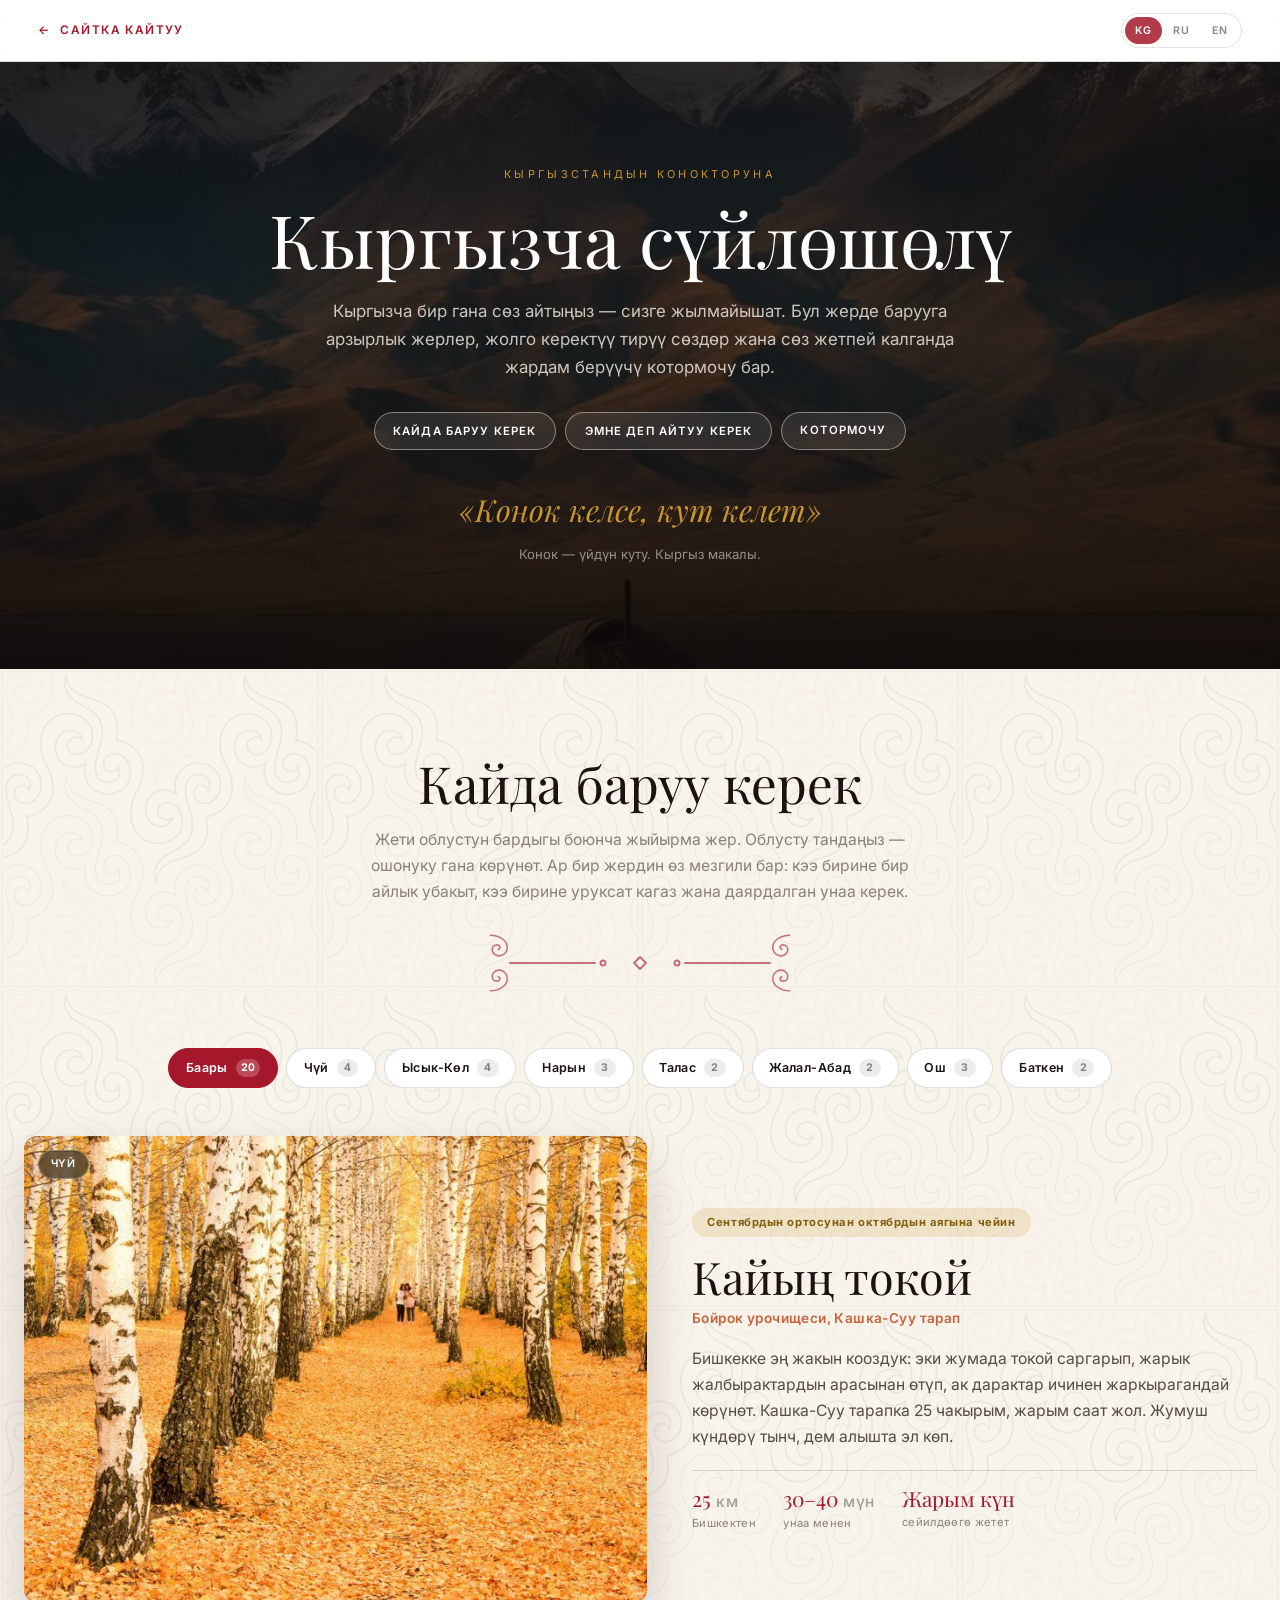
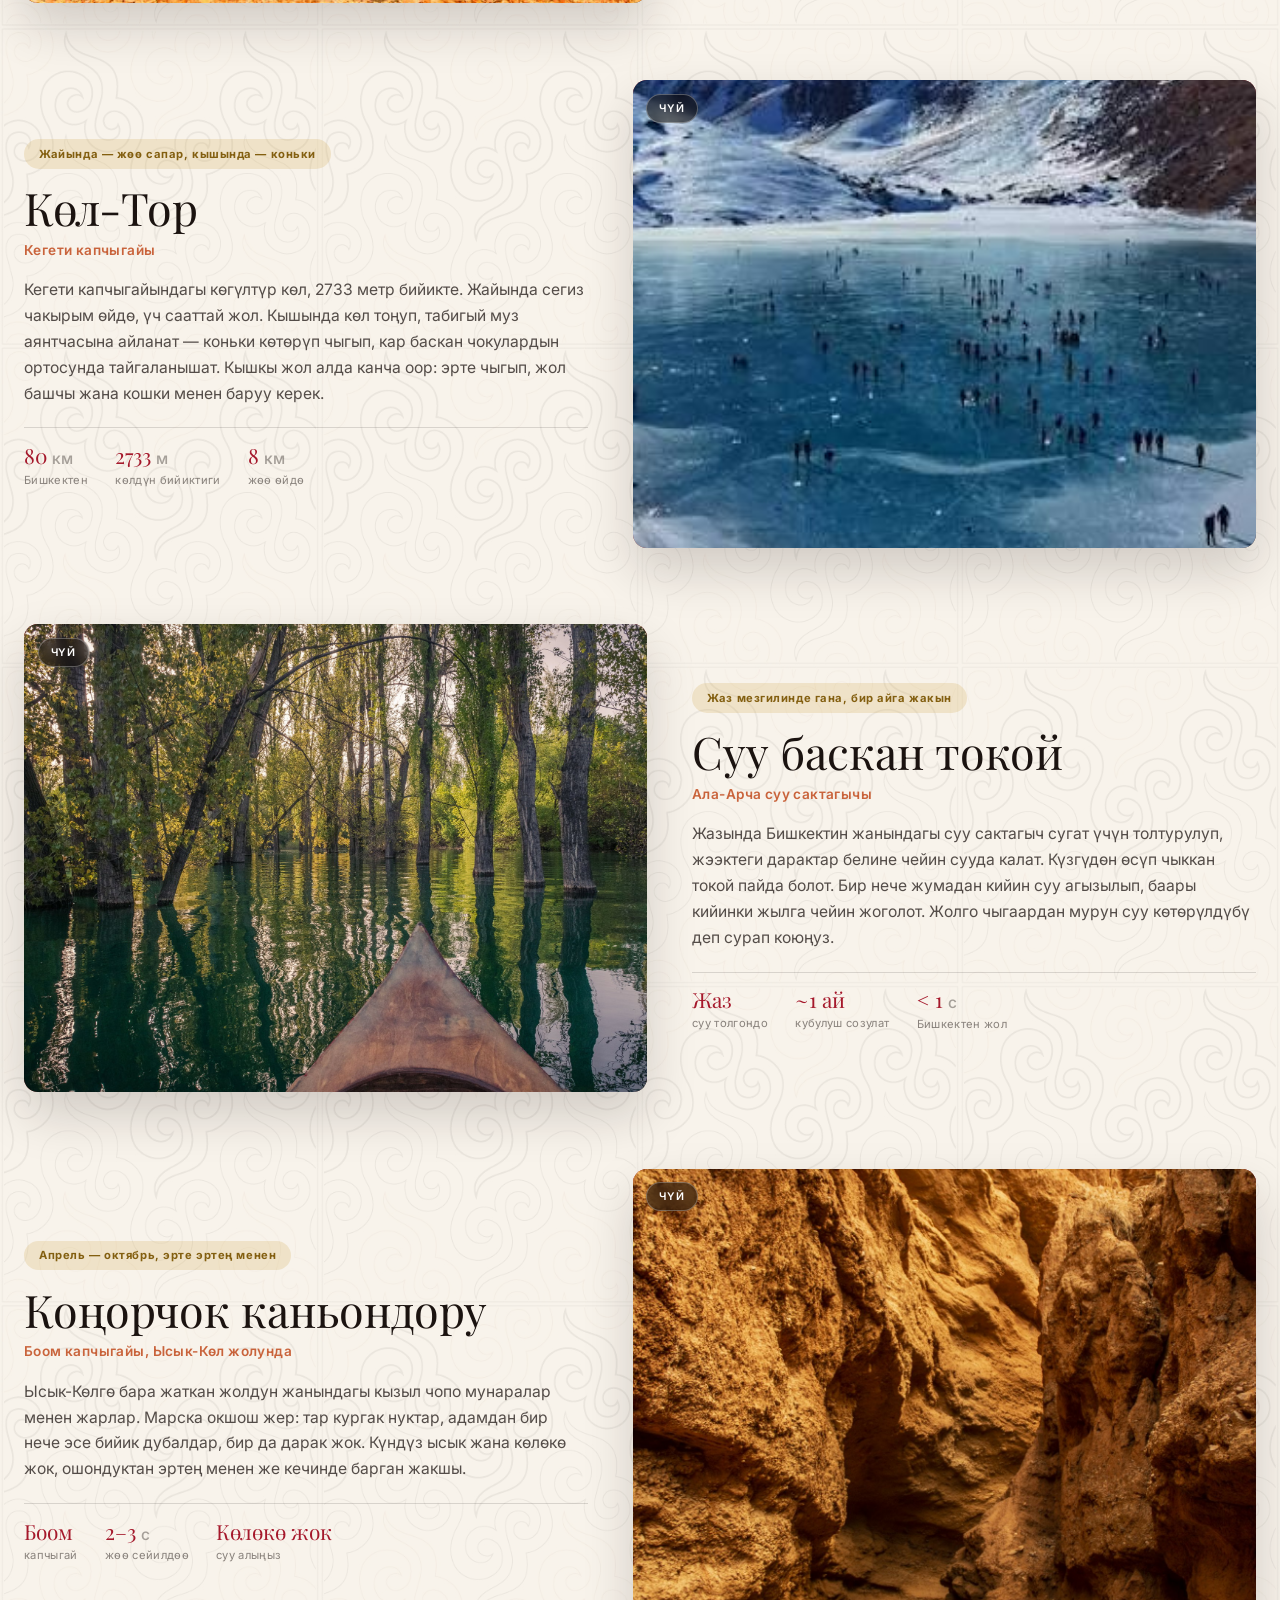
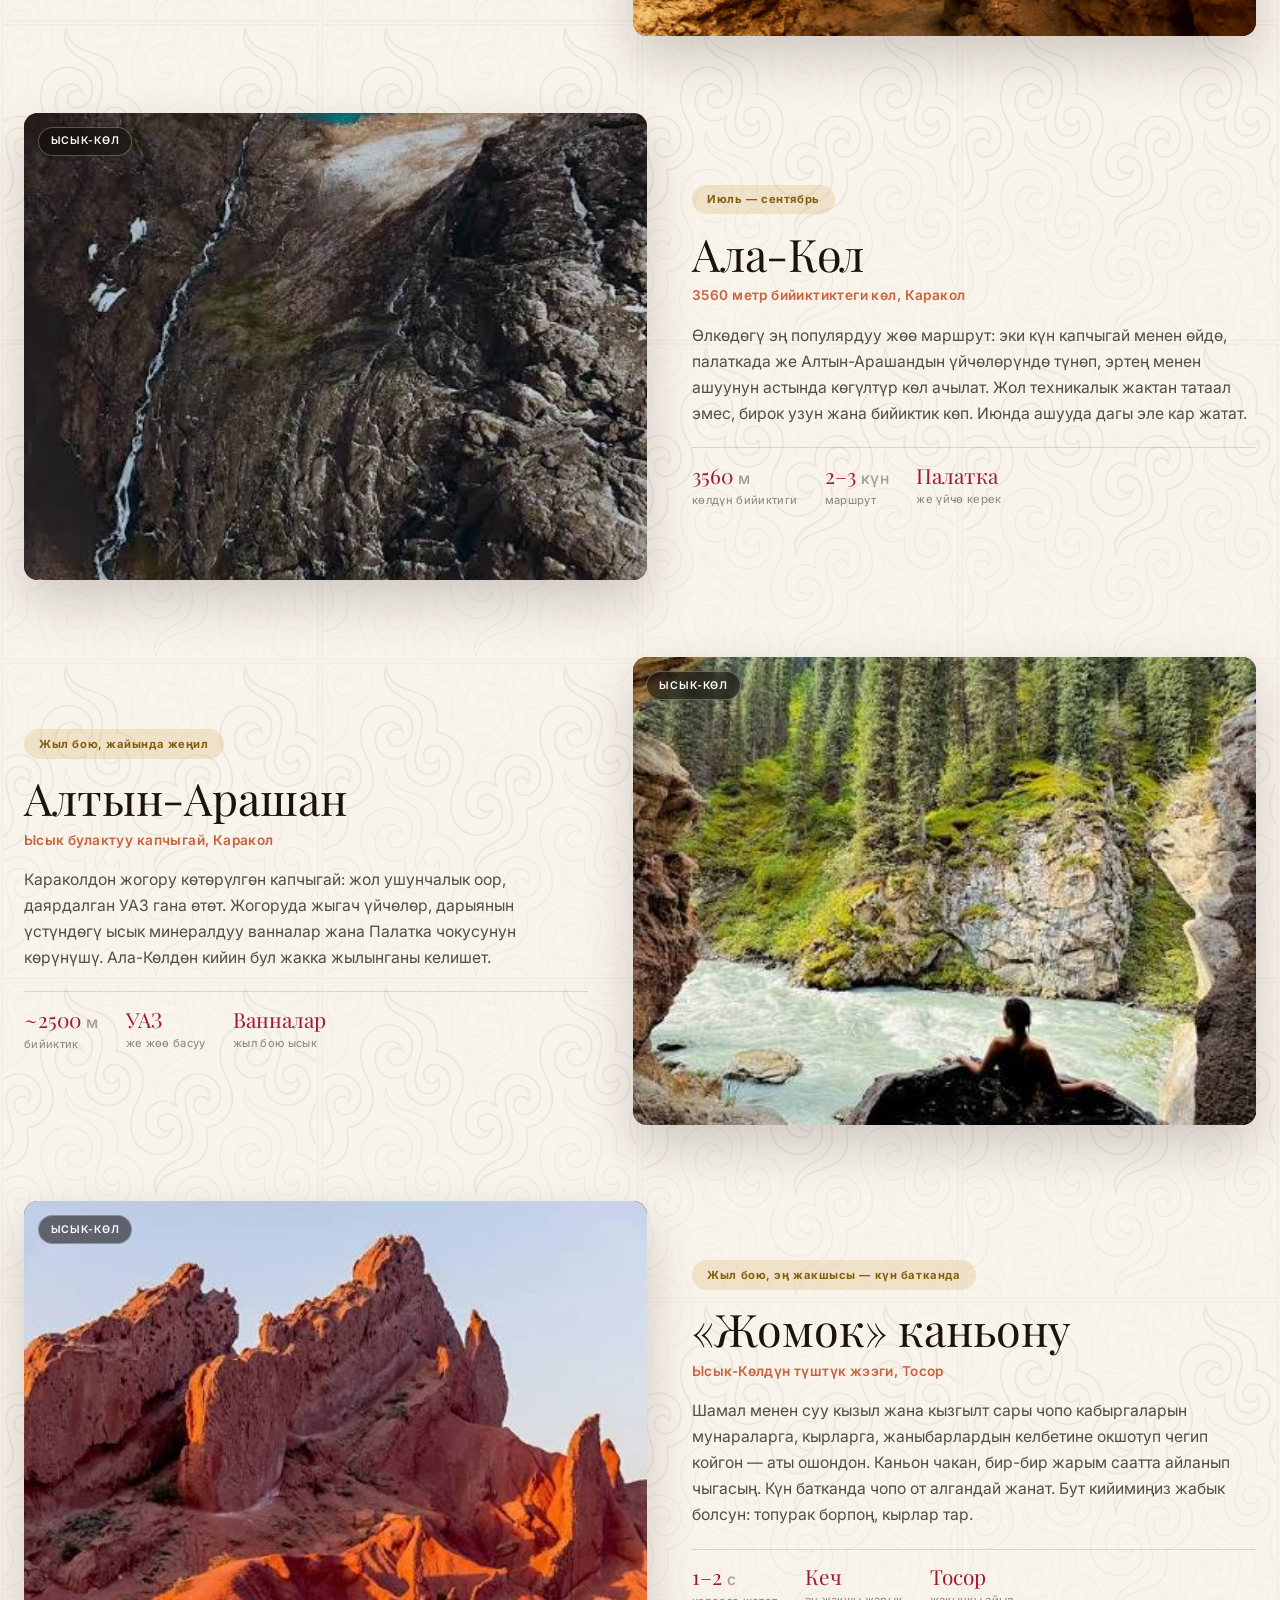
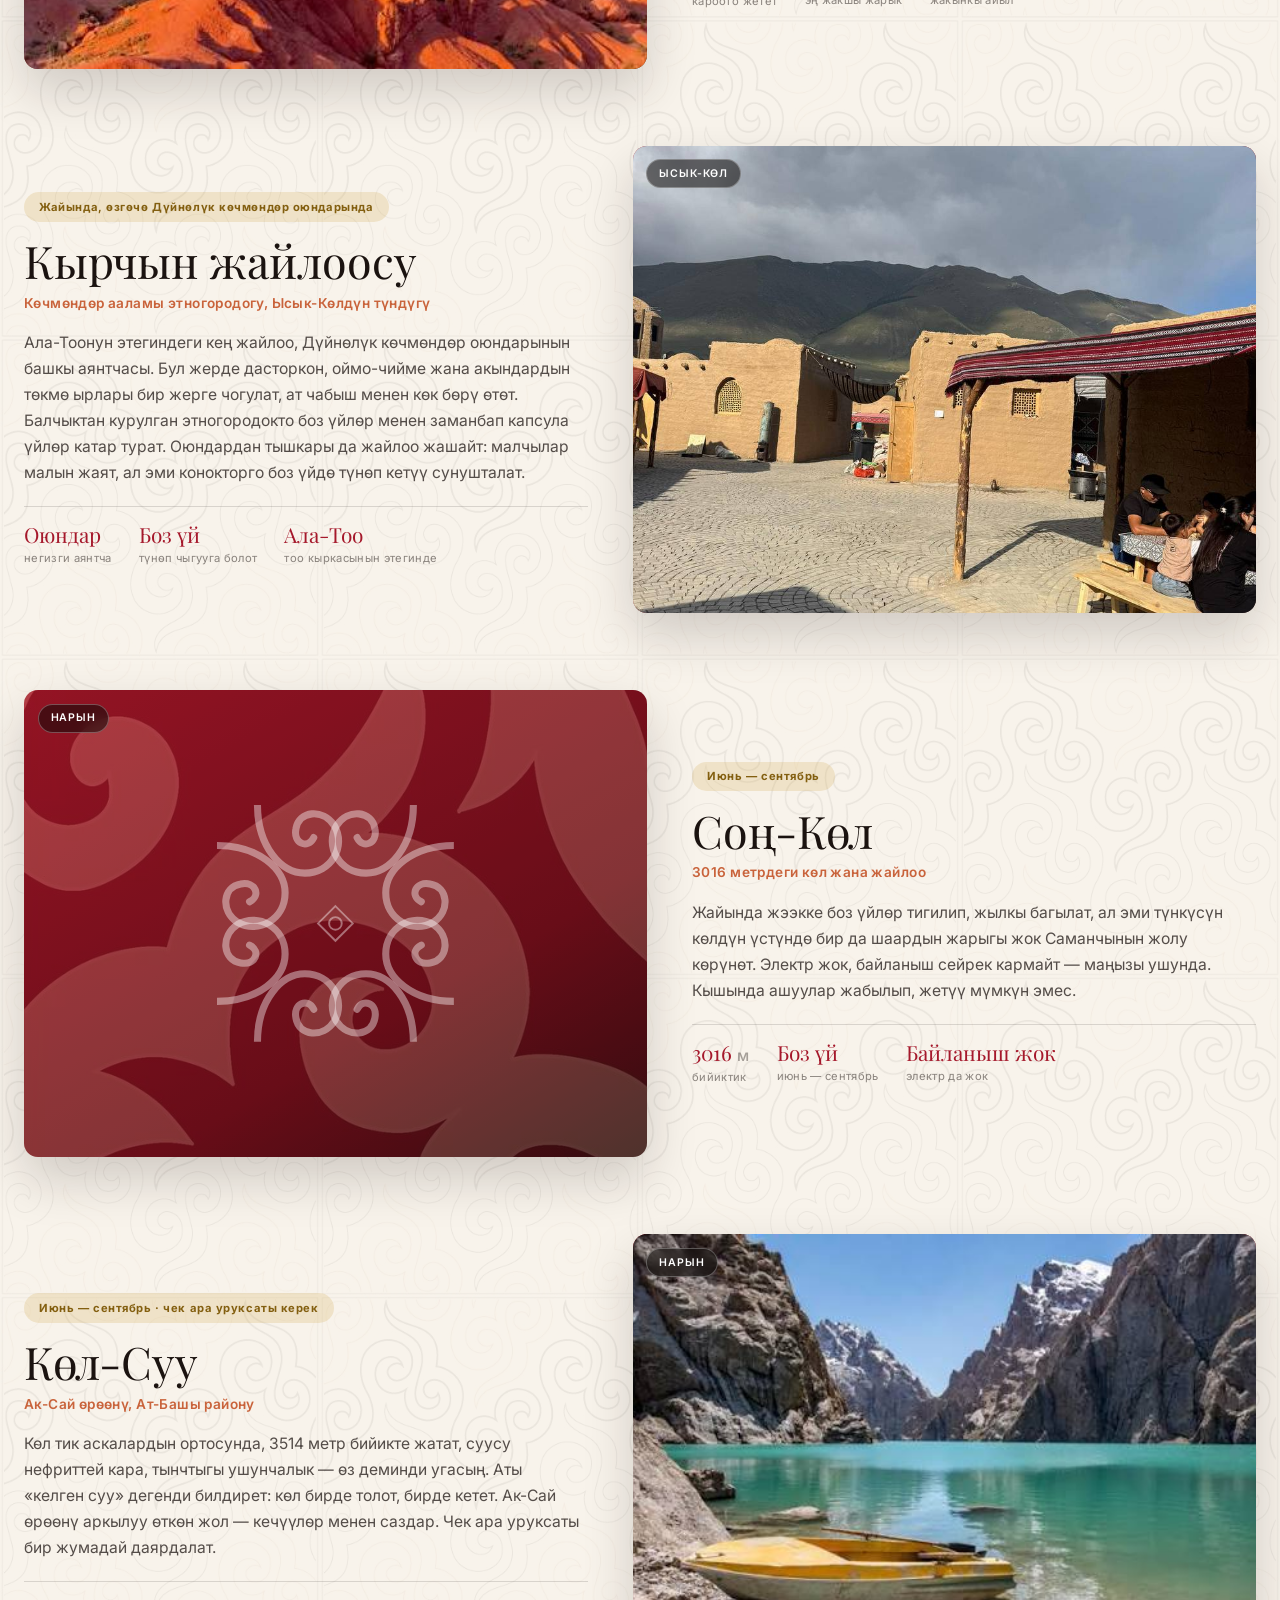
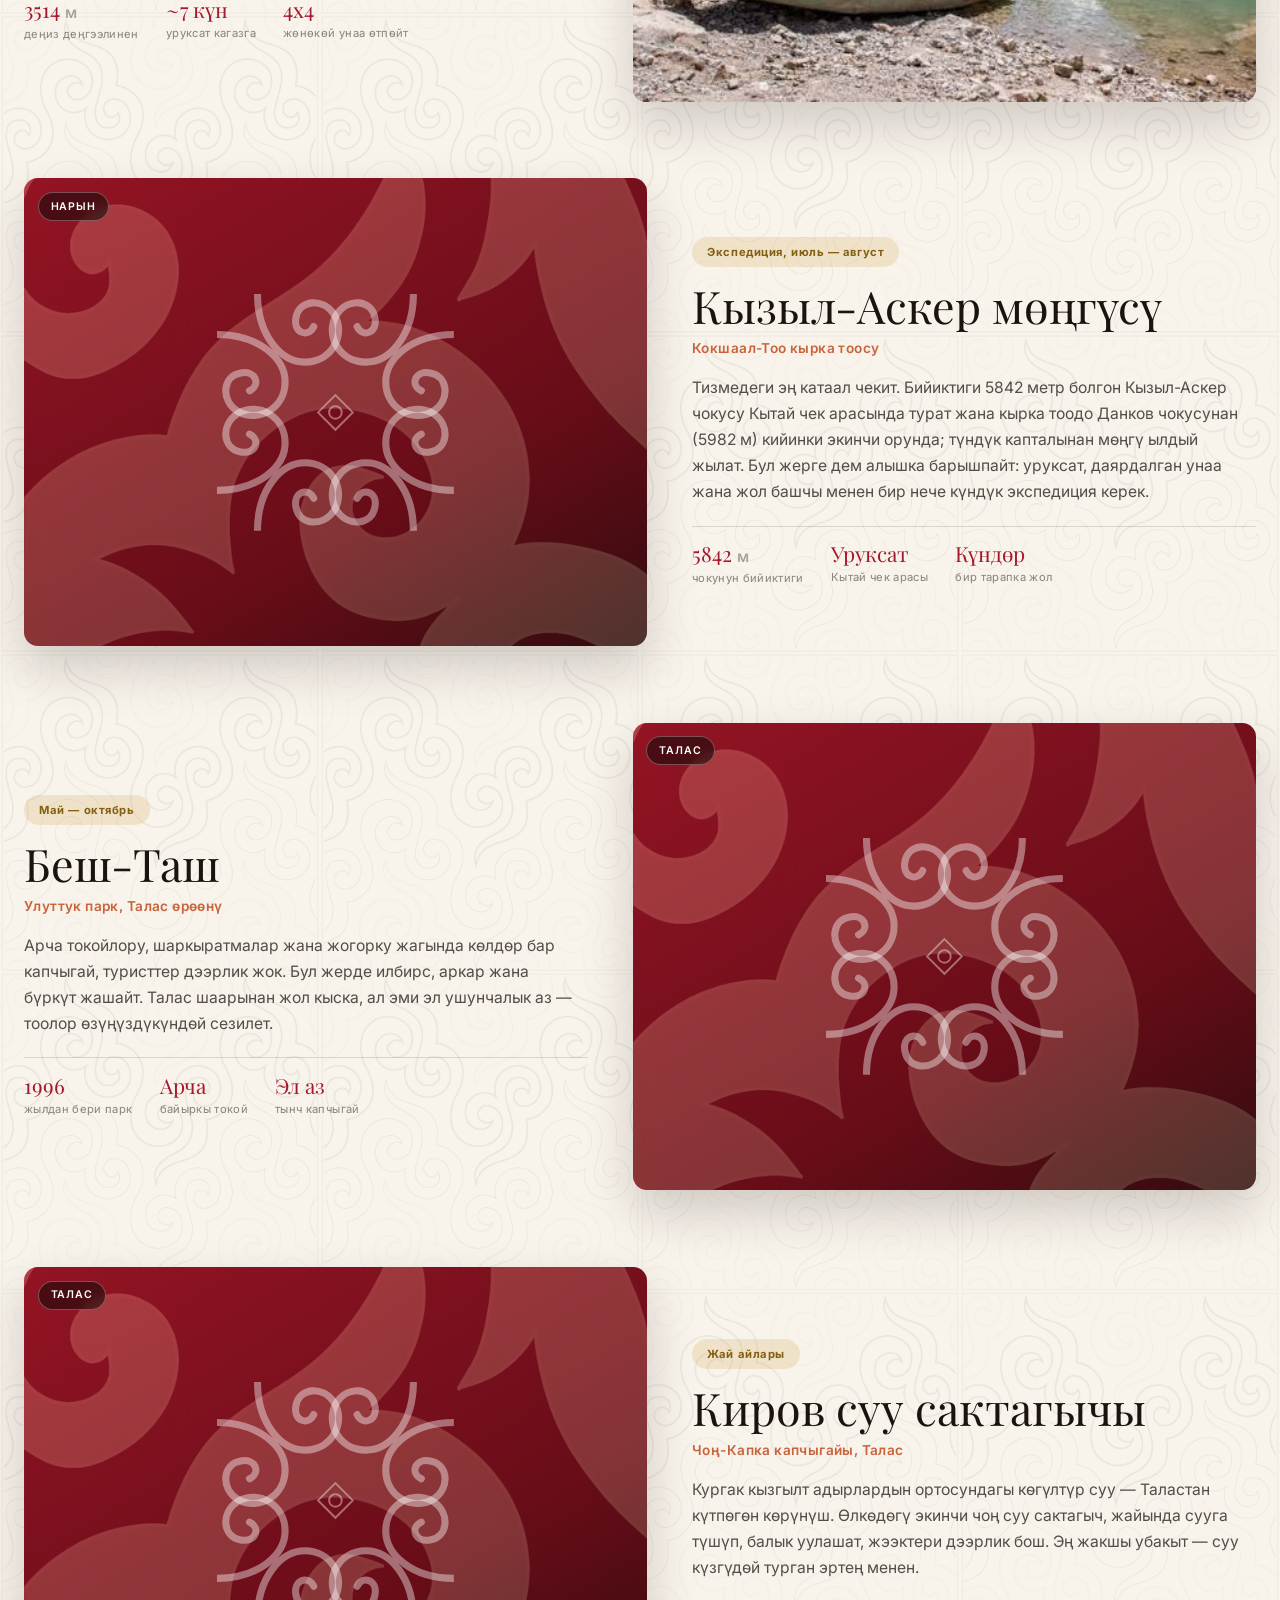
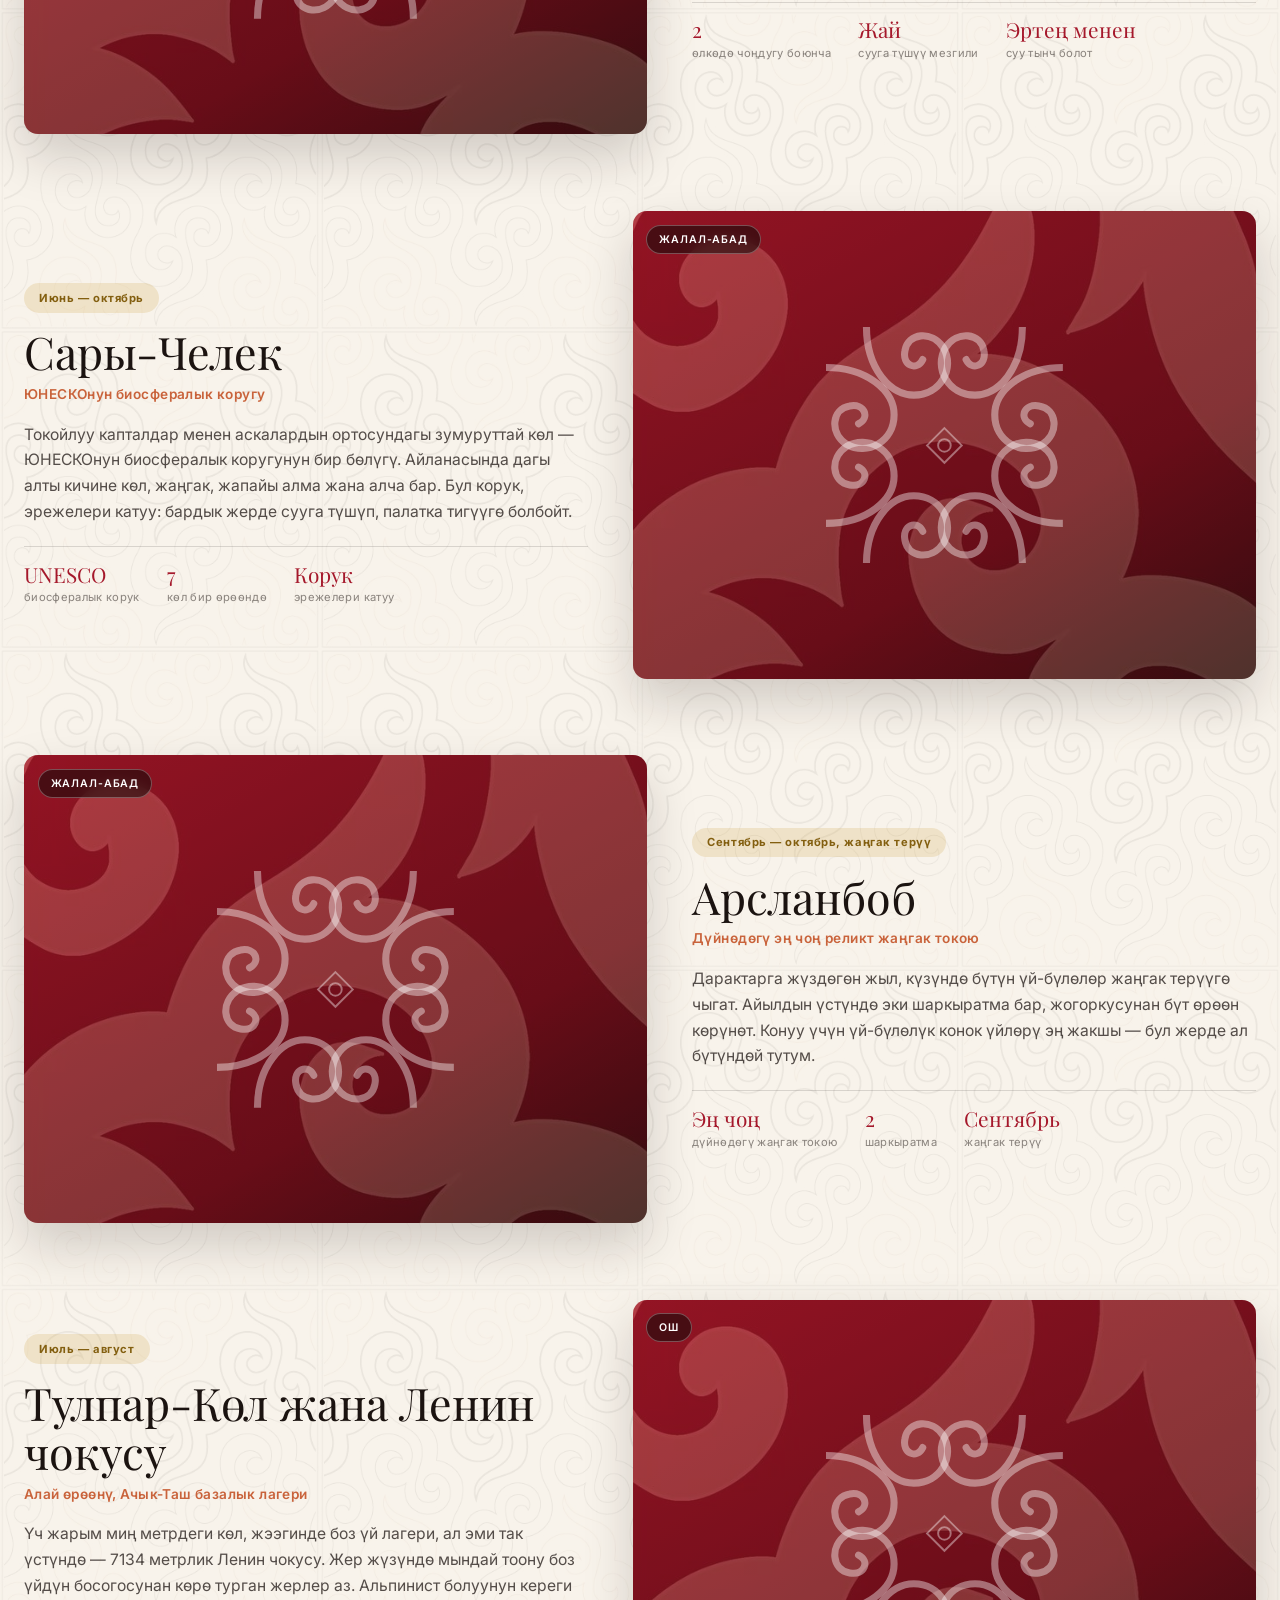
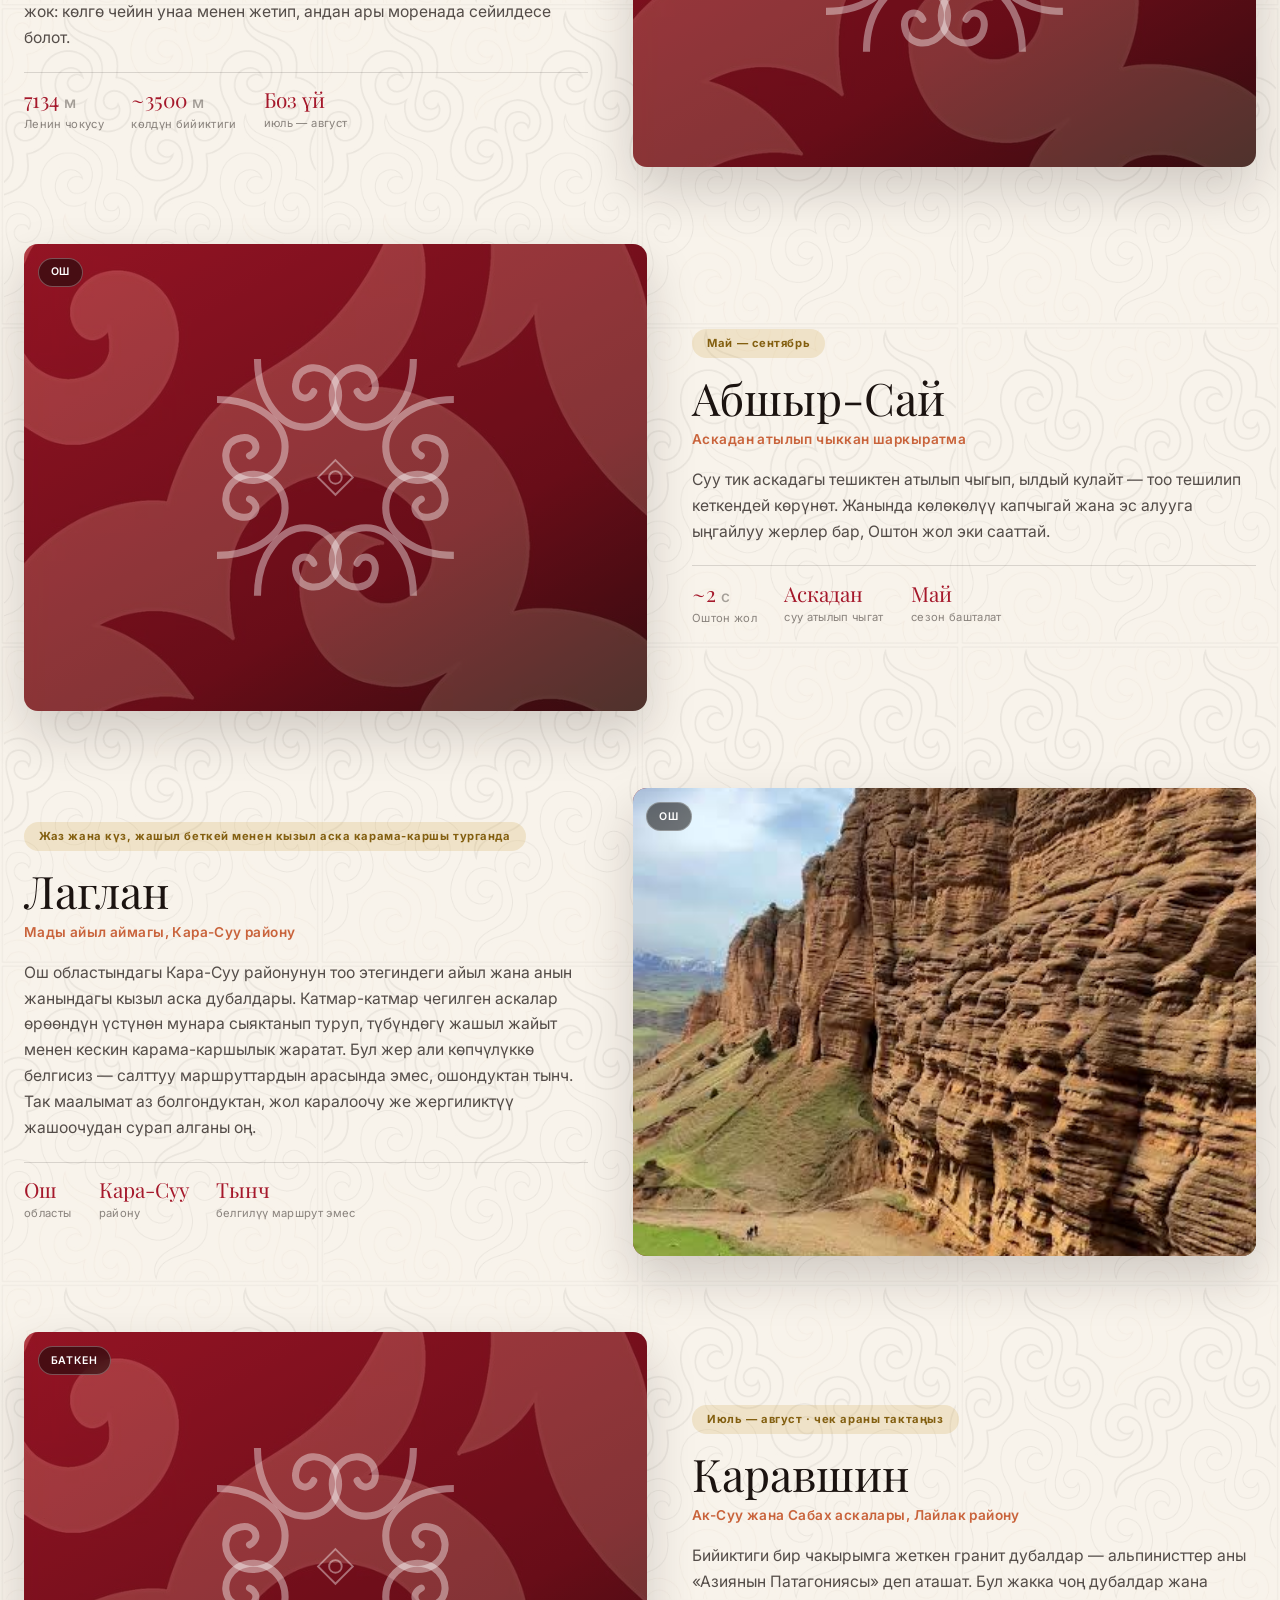
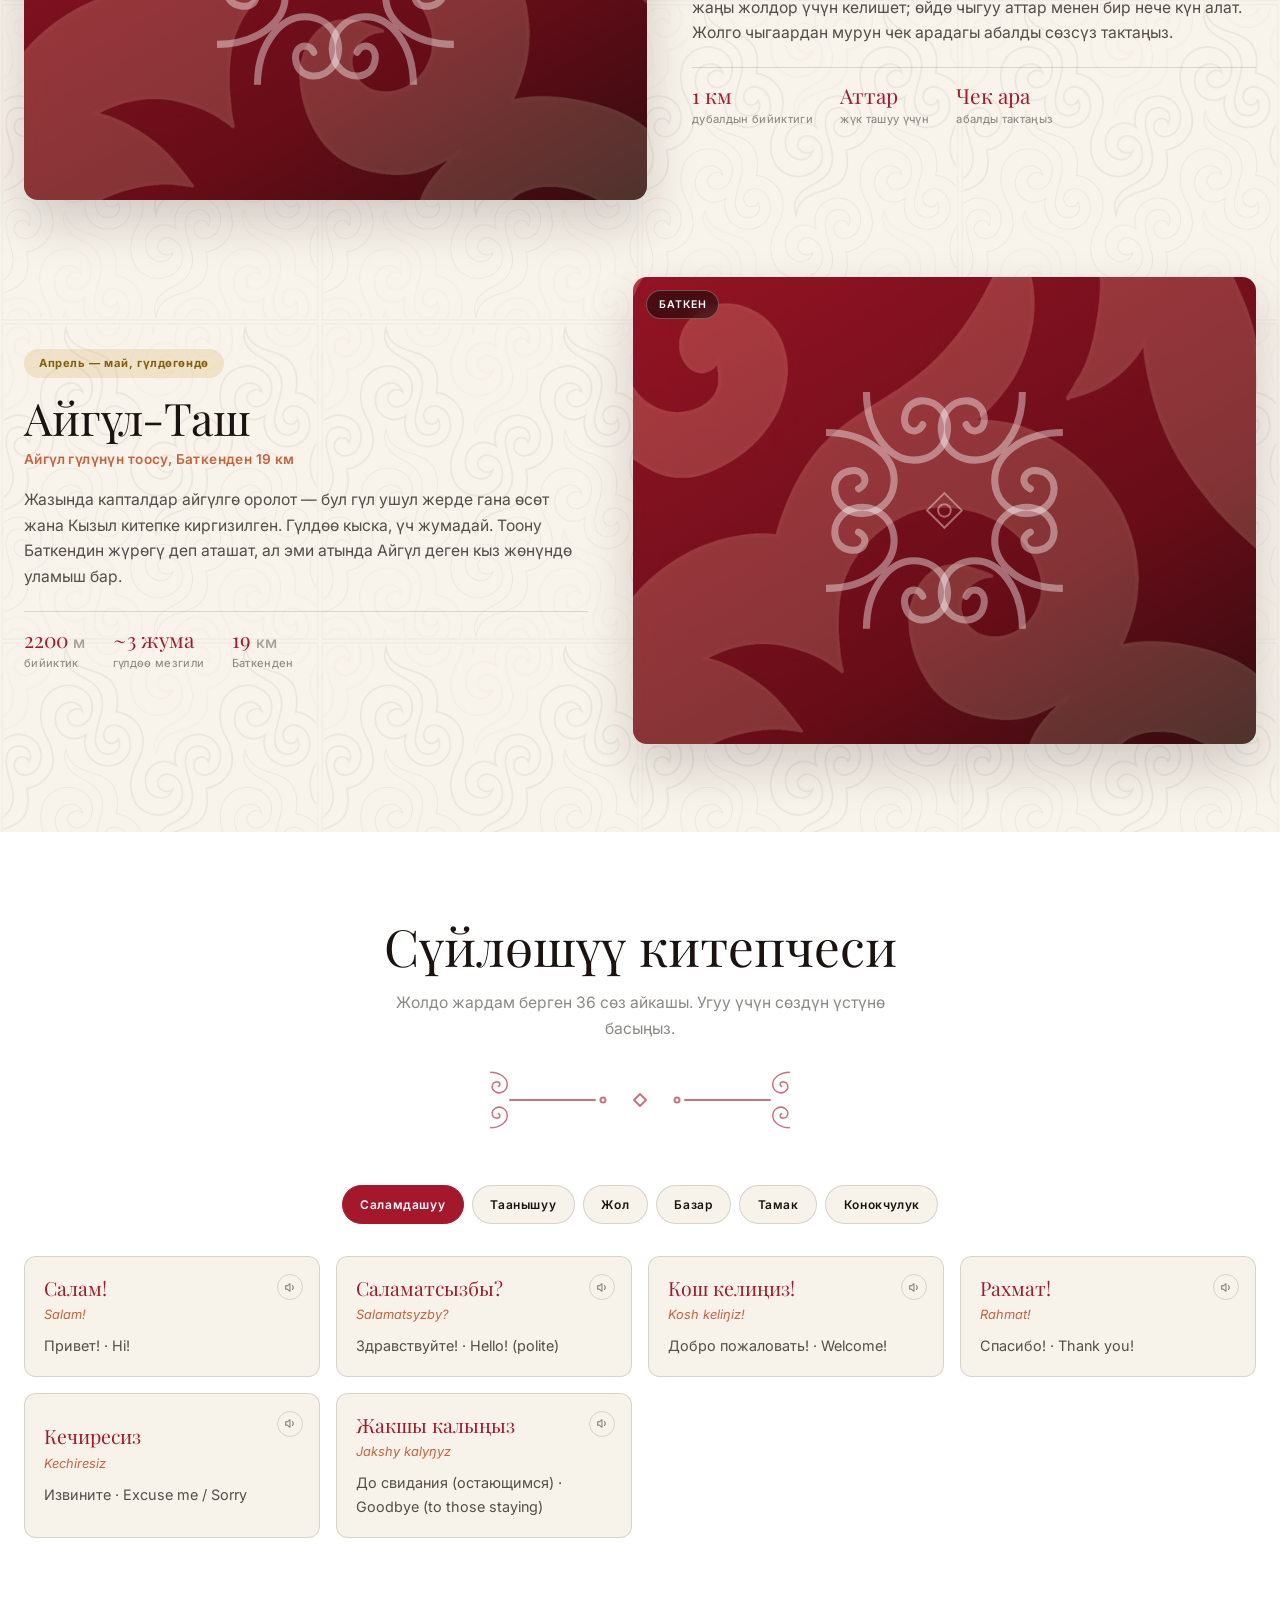
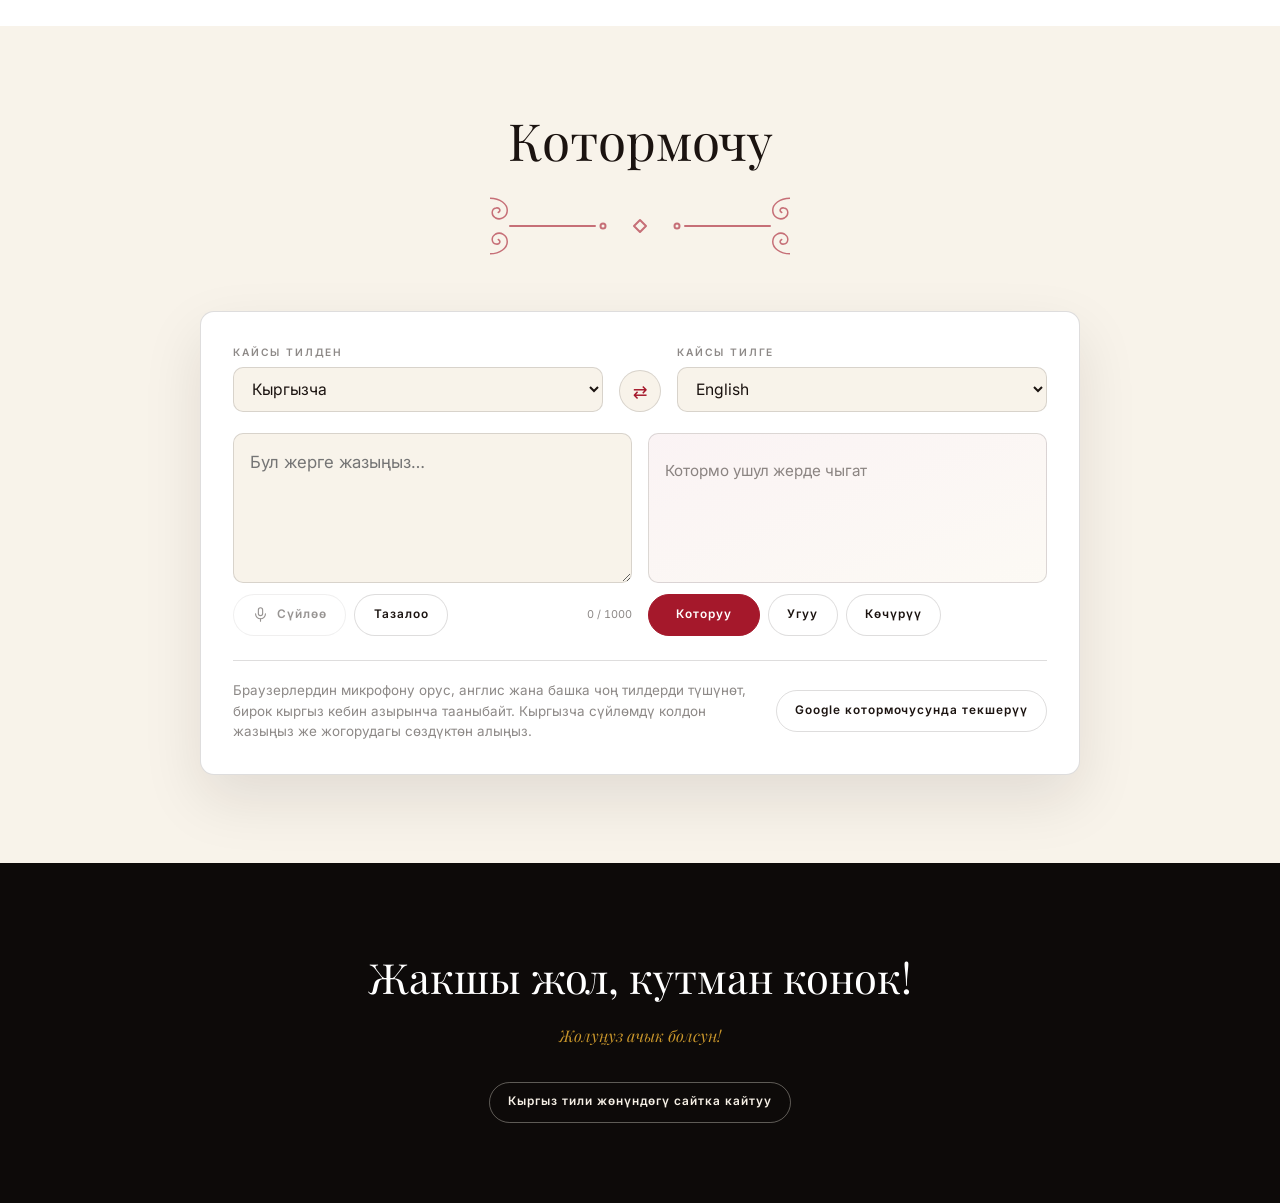
==== commit 8ed1823a: "Фото и видео для 11 локаций, добавлены Кырчын и Лаглан Подключены присланные снимки: берёзовая роща," ====
--- a/tourist.html
+++ b/tourist.html
@@ -85,9 +85,9 @@
   <div class="wrap">
     <h2 class="tsec__title" data-ru="Куда поехать" data-en="Where to go">Кайда баруу керек</h2>
     <p class="tsec__sub"
-       data-ru="Девятнадцать мест по всем семи областям. Выберите область — и увидите только её. У каждого места свой сезон: где-то окно длиной в месяц, где-то нужен пропуск и подготовленная машина."
-       data-en="Nineteen places across all seven regions. Pick a region and you will see only its own. Each place has its season: some open for barely a month, some need a border permit and a proper vehicle.">
-      Жети облустун бардыгы боюнча он тогуз жер. Облусту тандаңыз — ошонуку гана көрүнөт. Ар бир жердин өз мезгили бар: кээ бирине бир айлык убакыт, кээ бирине уруксат кагаз жана даярдалган унаа керек.
+       data-ru="Двадцать мест по всем семи областям. Выберите область — и увидите только её. У каждого места свой сезон: где-то окно длиной в месяц, где-то нужен пропуск и подготовленная машина."
+       data-en="Twenty places across all seven regions. Pick a region and you will see only its own. Each place has its season: some open for barely a month, some need a border permit and a proper vehicle.">
+      Жети облустун бардыгы боюнча жыйырма жер. Облусту тандаңыз — ошонуку гана көрүнөт. Ар бир жердин өз мезгили бар: кээ бирине бир айлык убакыт, кээ бирине уруксат кагаз жана даярдалган унаа керек.
     </p>
     <svg class="orn orn--div" viewBox="0 0 300 60"><use href="#orn-div"/></svg>
 
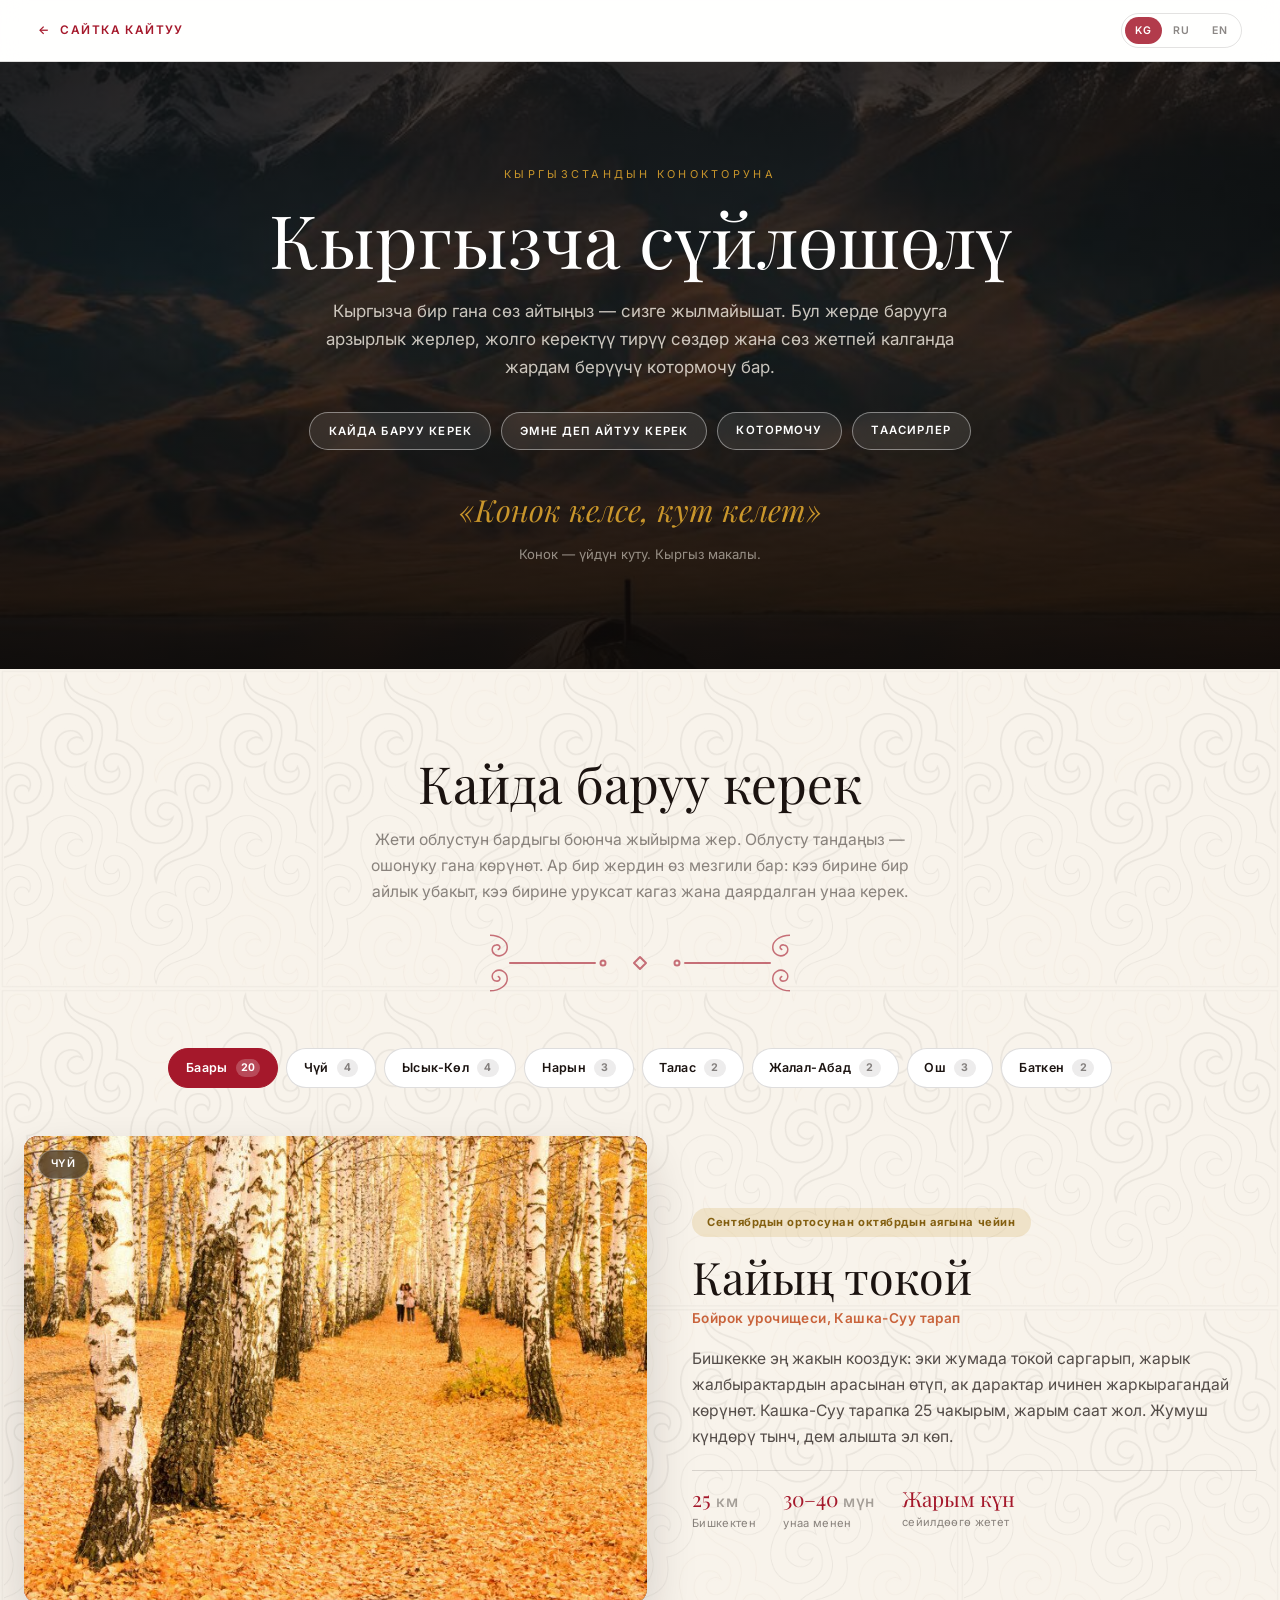
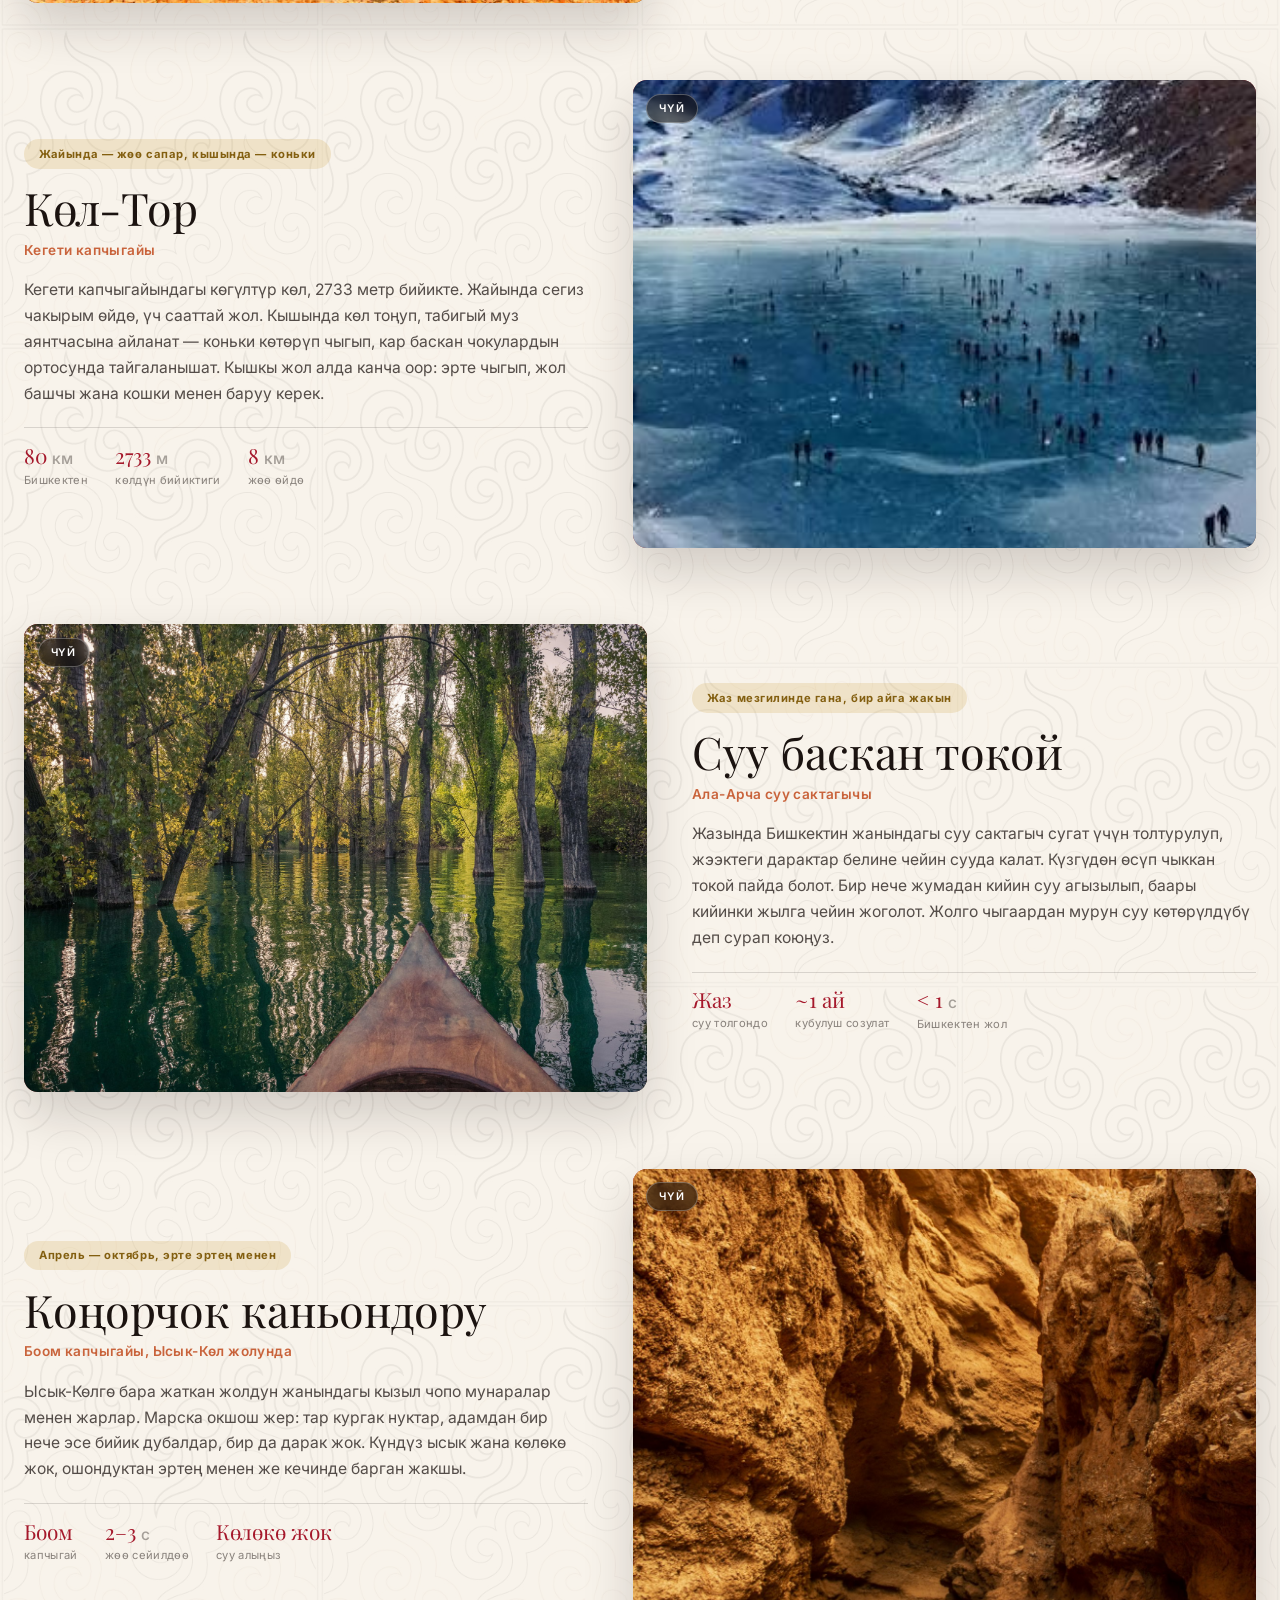
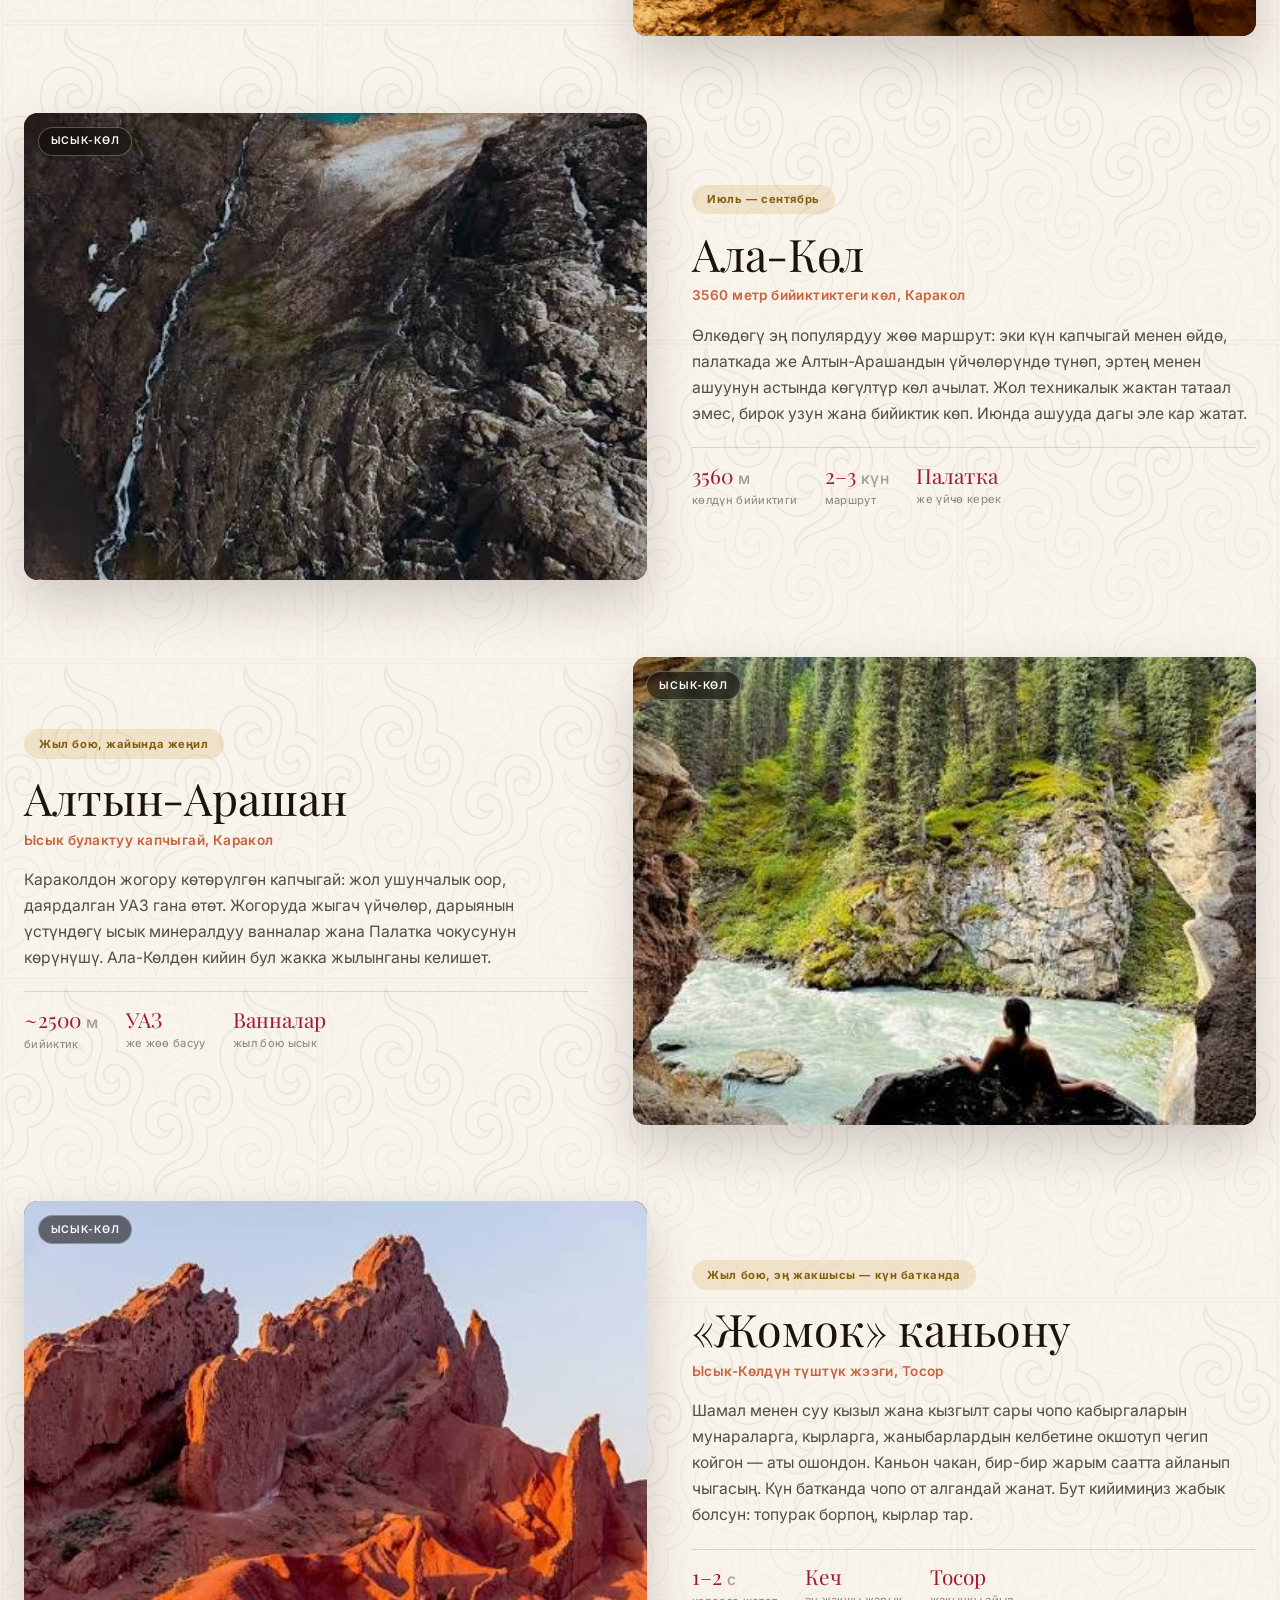
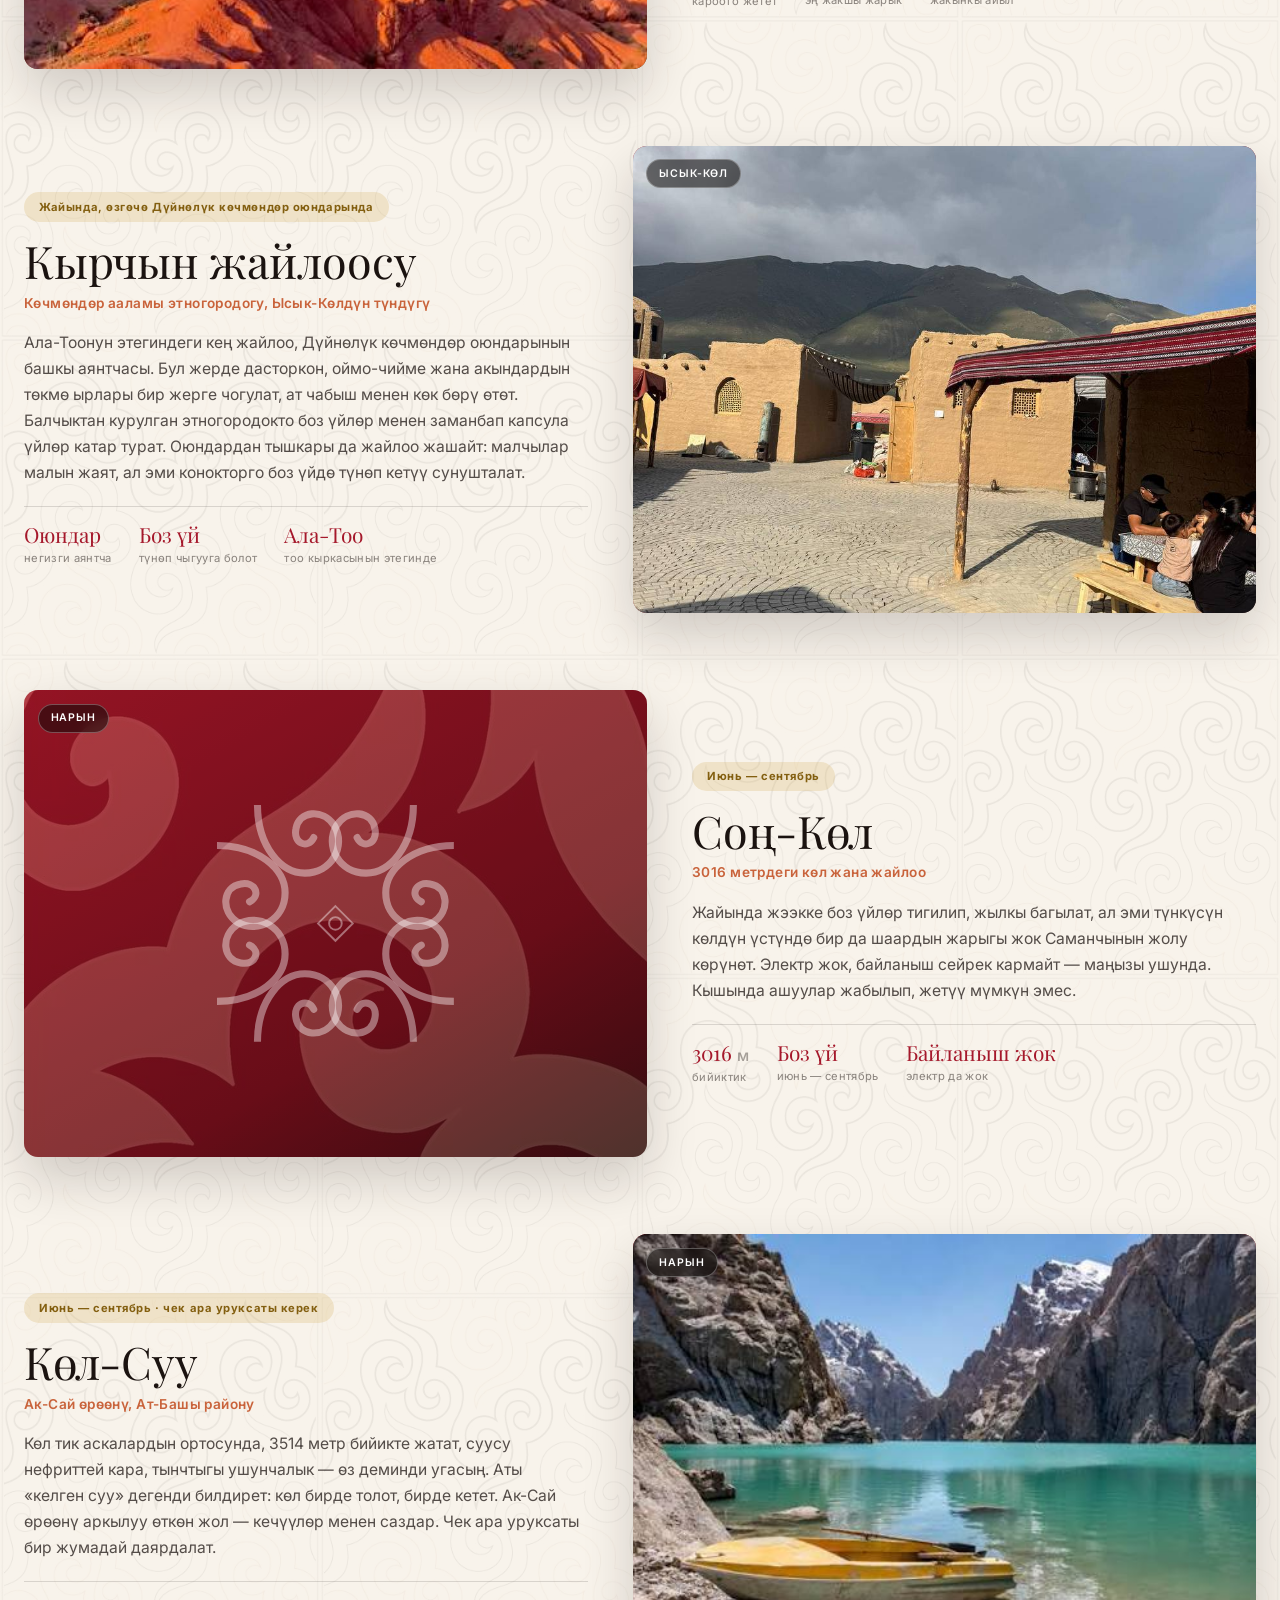
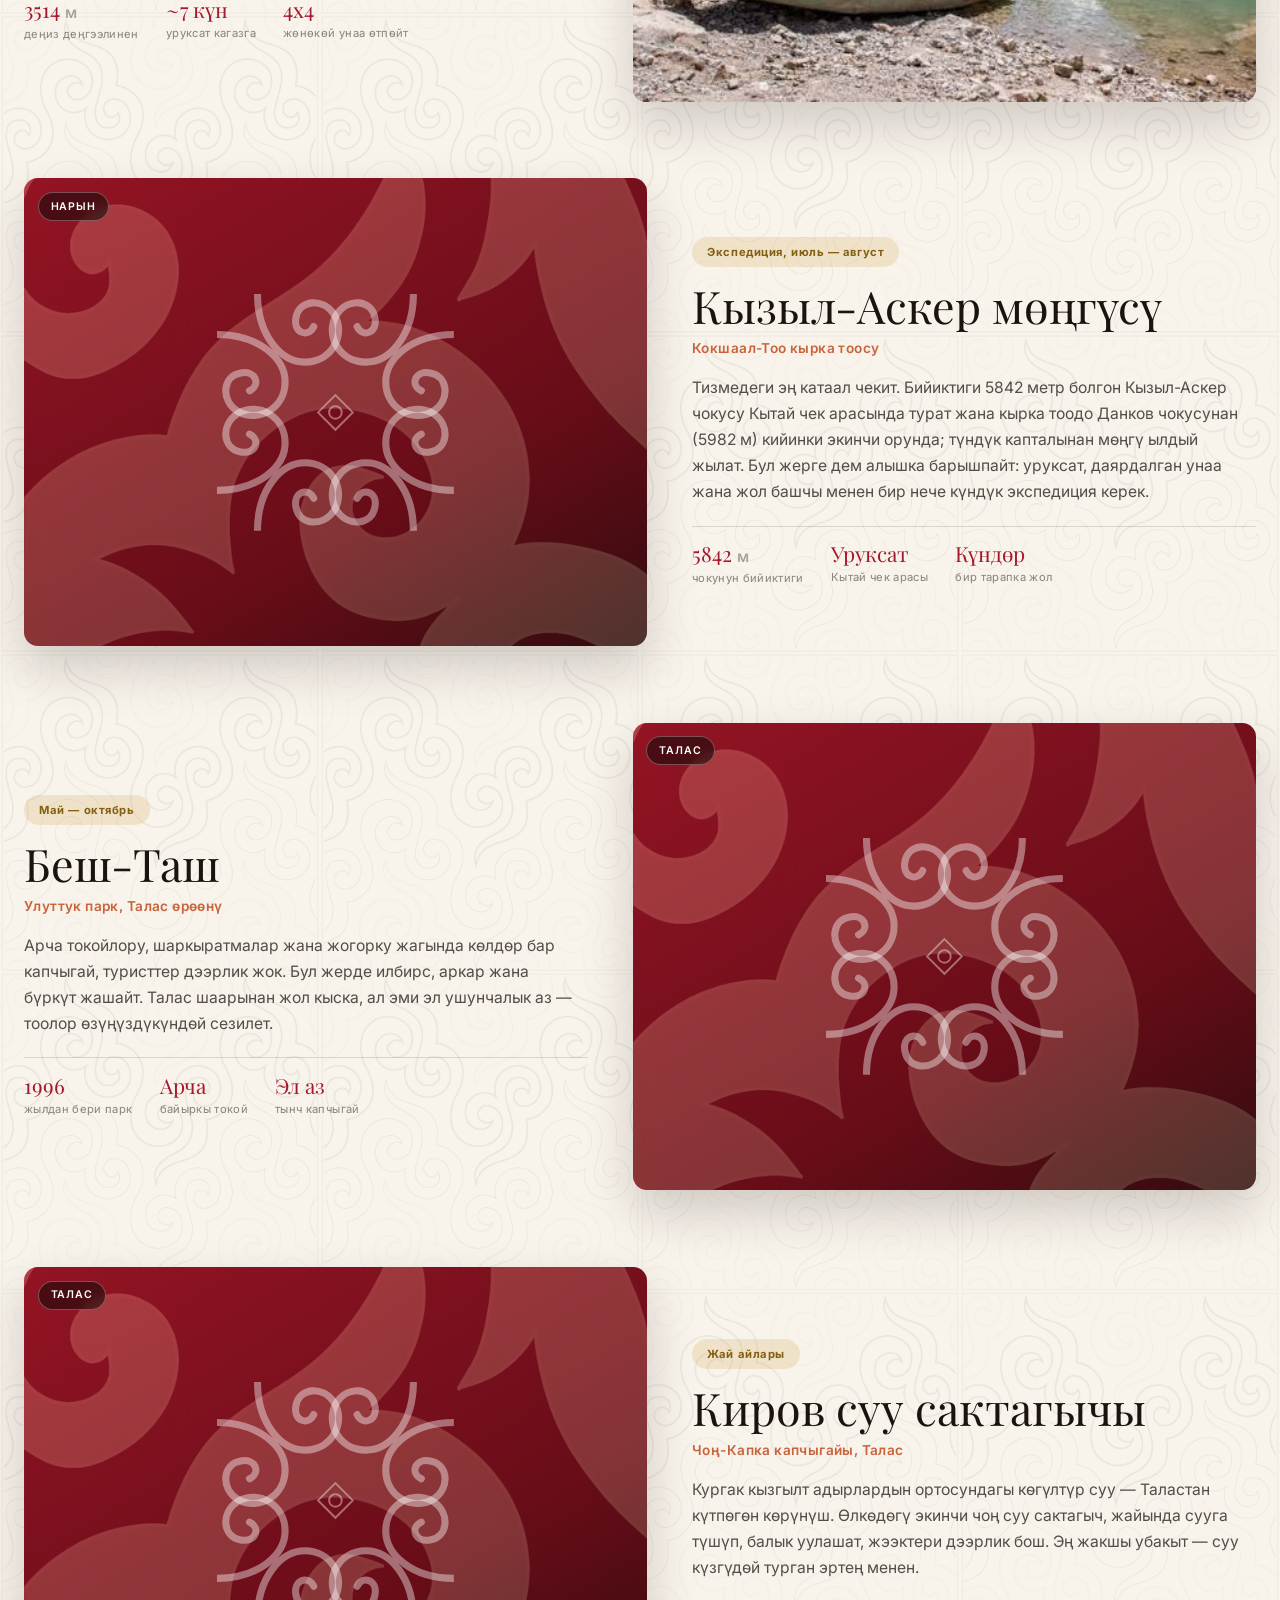
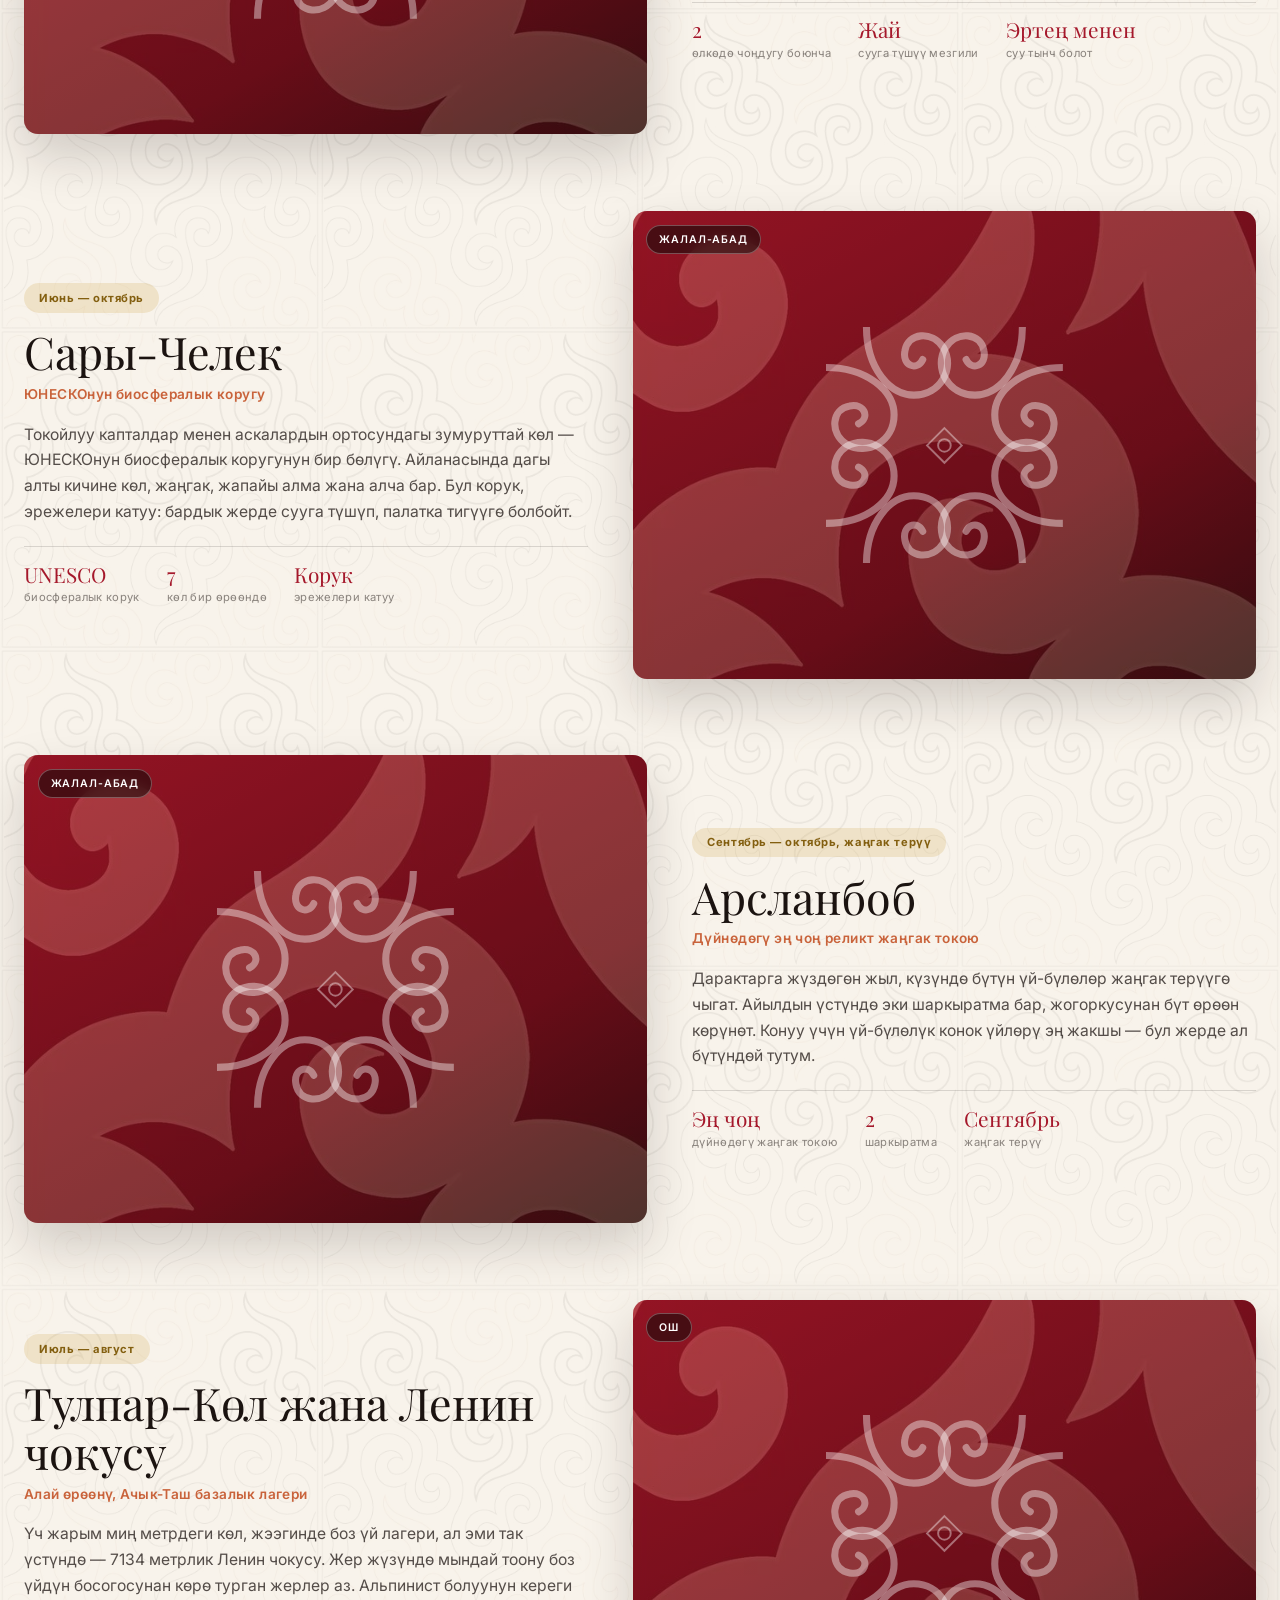
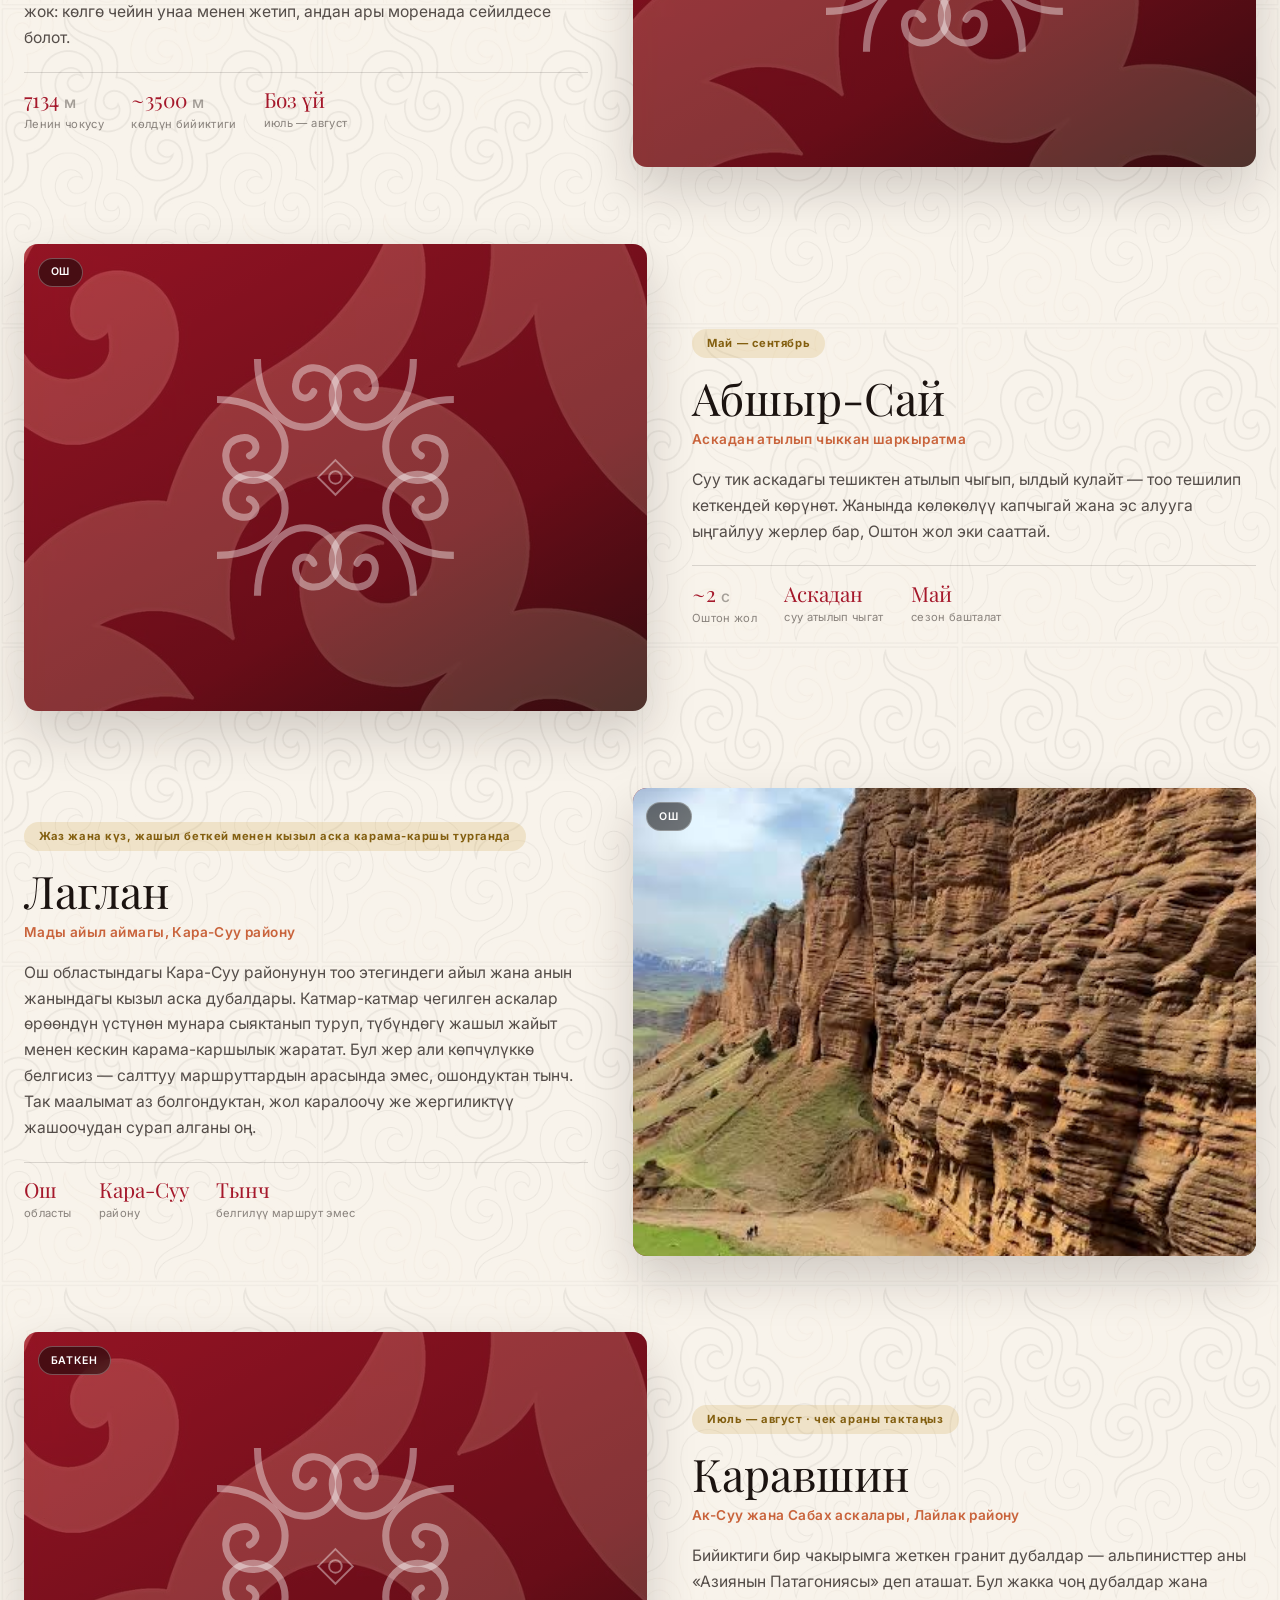
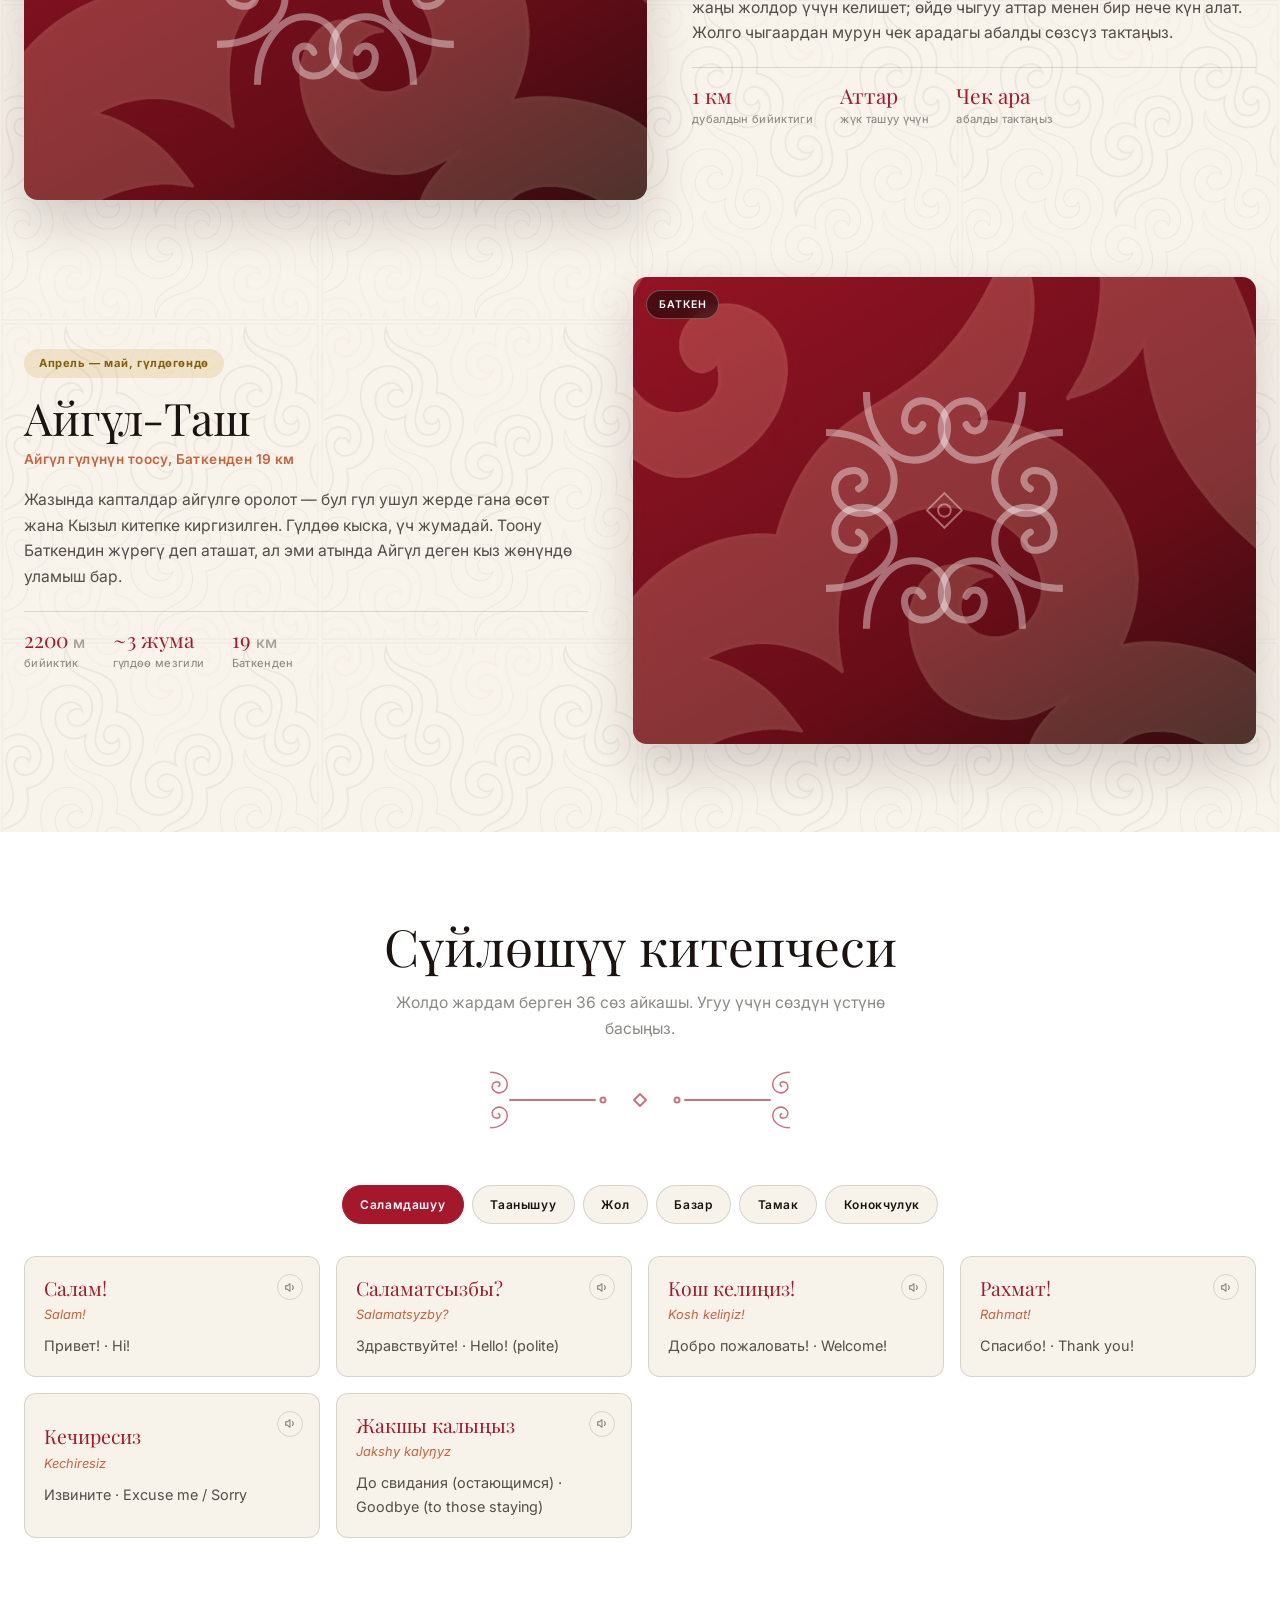
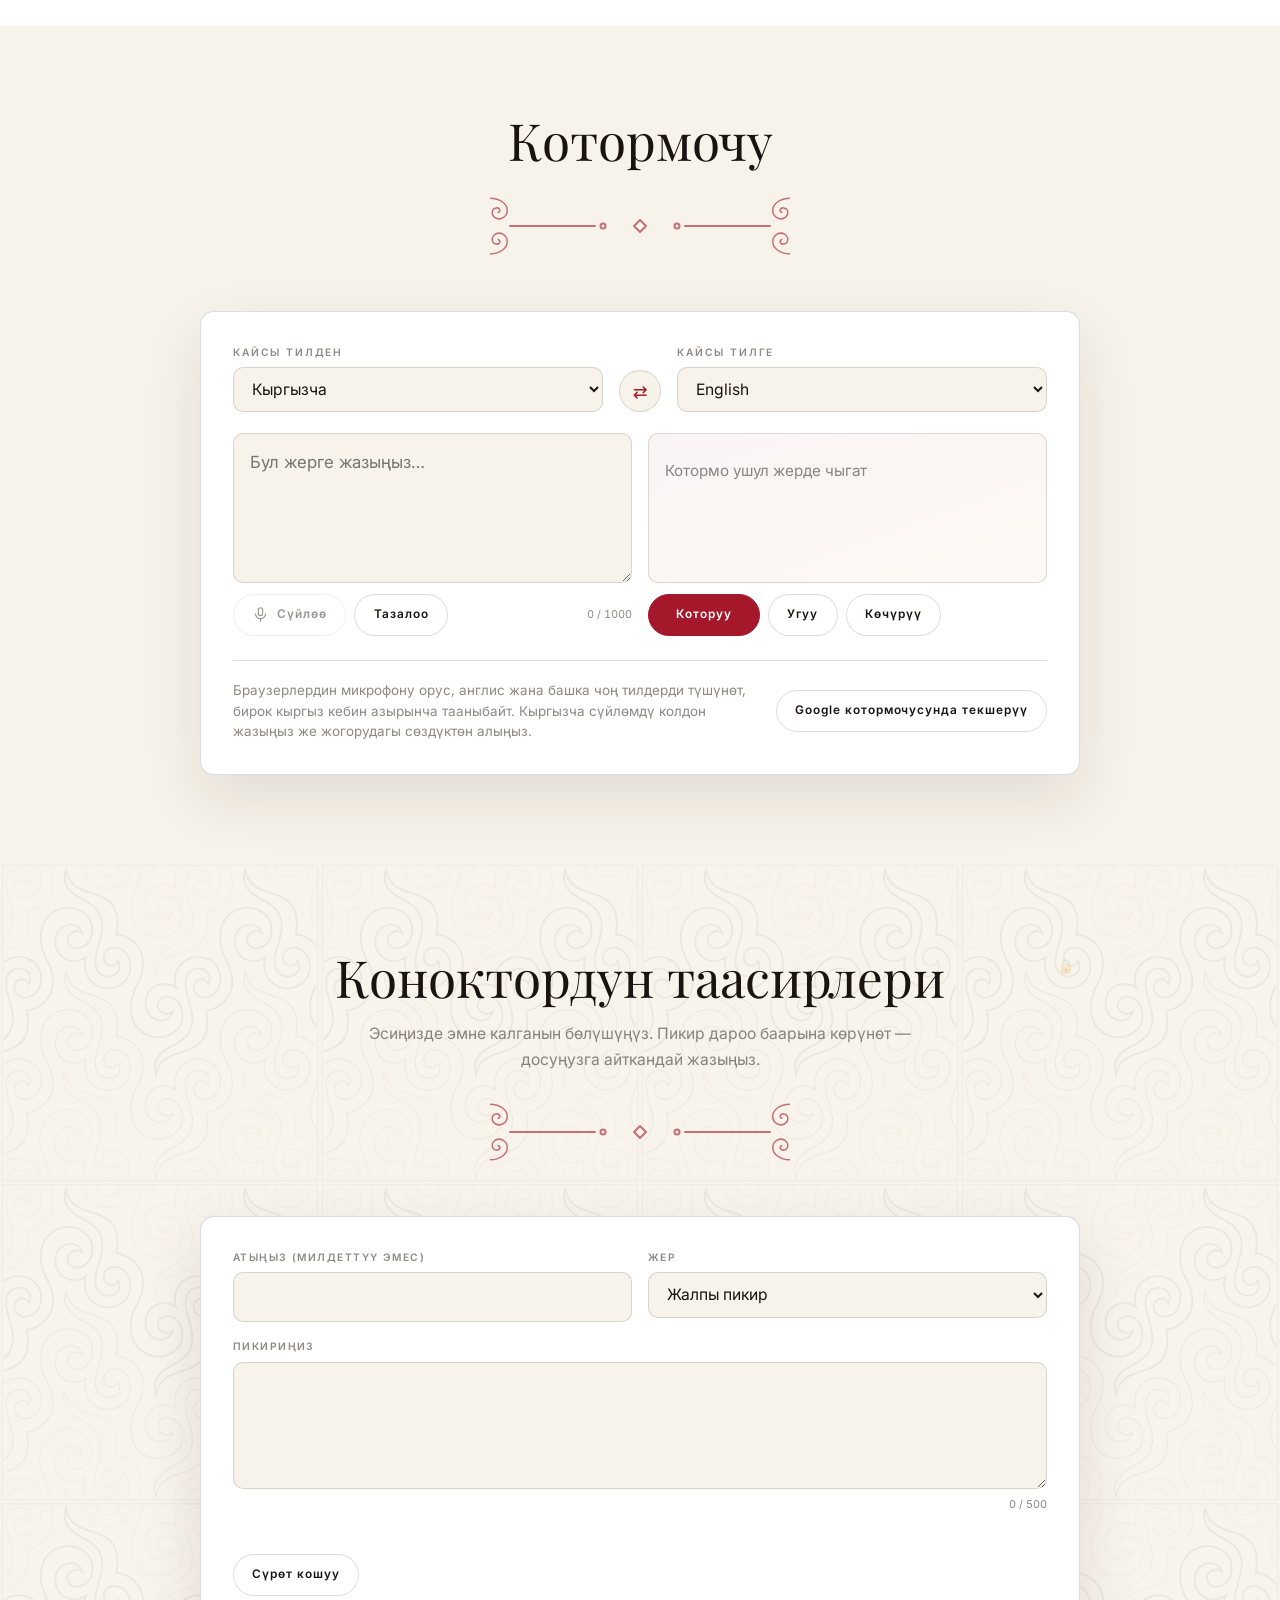
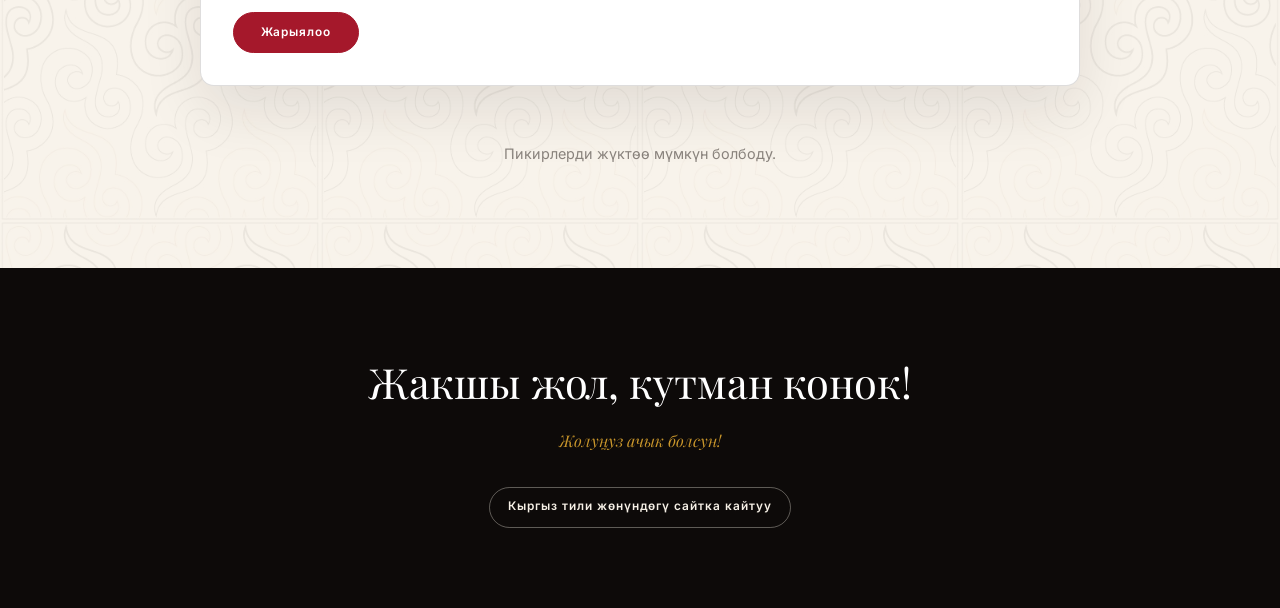
==== commit 5f9eb999: "Отзывы гостей: форма, лента, модерация одним кликом Новый блок «Коноктордун таасирлери» в конце стра" ====
--- a/tourist.html
+++ b/tourist.html
@@ -71,6 +71,7 @@
       <a href="#places"     data-ru="Куда поехать"  data-en="Where to go">Кайда баруу керек</a>
       <a href="#phrases"    data-ru="Что сказать"   data-en="What to say">Эмне деп айтуу керек</a>
       <a href="#translator" data-ru="Переводчик"    data-en="Translator">Котормочу</a>
+      <a href="#reviews"    data-ru="Впечатления"   data-en="Reviews">Таасирлер</a>
     </nav>
 
     <p class="thero__proverb">«Конок келсе, кут келет»</p>
@@ -170,6 +171,68 @@
   </div>
 </section>
 
+<!-- ================= ОТЗЫВЫ ГОСТЕЙ ================= -->
+<section class="tsec tsec--reviews" id="reviews">
+  <div class="sec__texture" style="background-image:url('assets/img/pattern-line.jpg')"></div>
+  <div class="wrap wrap--narrow">
+    <h2 class="tsec__title" data-ru="Впечатления гостей" data-en="Guest impressions">Коноктордун таасирлери</h2>
+    <p class="tsec__sub"
+       data-ru="Поделитесь, что вам запомнилось. Отзыв виден сразу всем — пишите так, как сказали бы другу."
+       data-en="Share what stayed with you. Your note appears right away for everyone — write as you would to a friend.">
+      Эсиңизде эмне калганын бөлүшүңүз. Пикир дароо баарына көрүнөт — досуңузга айткандай жазыңыз.
+    </p>
+    <svg class="orn orn--div" viewBox="0 0 300 60"><use href="#orn-div"/></svg>
+
+    <form class="rvForm" id="rvForm">
+      <div class="rvForm__row">
+        <label class="rvForm__field">
+          <span data-ru="Имя (необязательно)" data-en="Name (optional)">Атыңыз (милдеттүү эмес)</span>
+          <input type="text" id="rvName" maxlength="60" autocomplete="name">
+        </label>
+        <label class="rvForm__field">
+          <span data-ru="Место" data-en="Place">Жер</span>
+          <select id="rvPlace"></select>
+        </label>
+      </div>
+
+      <label class="rvForm__field rvForm__field--website" aria-hidden="true">
+        <span>Website</span>
+        <input type="text" id="rvWebsite" tabindex="-1" autocomplete="off">
+      </label>
+
+      <label class="rvForm__field">
+        <span data-ru="Ваш отзыв" data-en="Your review">Пикириңиз</span>
+        <textarea id="rvText" rows="4" maxlength="500"
+          data-ph-kg="Эмне жакты? Эмнеге көңүл буруу керек?"
+          data-ph-ru="Что понравилось? На что обратить внимание?"
+          data-ph-en="What did you enjoy? What should others know?"></textarea>
+        <span class="rvForm__count" id="rvCount">0 / 500</span>
+      </label>
+
+      <div class="rvForm__row rvForm__row--photo">
+        <label class="tbtn rvForm__photoBtn">
+          <span data-ru="Добавить фото" data-en="Add a photo">Сүрөт кошуу</span>
+          <input type="file" id="rvPhoto" accept="image/*" hidden>
+        </label>
+        <span class="rvForm__photoName" id="rvPhotoName"></span>
+        <button type="button" class="rvForm__photoClear" id="rvPhotoClear" hidden>✕</button>
+      </div>
+      <img class="rvForm__preview" id="rvPreview" hidden alt="">
+
+      <div class="rvForm__submit">
+        <button class="tbtn tbtn--go" id="rvSubmit" type="submit" data-ru="Опубликовать" data-en="Post it">Жарыялоо</button>
+        <span class="rvForm__status" id="rvStatus"></span>
+      </div>
+    </form>
+
+    <div class="rvList" id="rvList"></div>
+    <p class="rvEmpty" id="rvEmpty" hidden
+       data-ru="Пока отзывов нет — станьте первым." data-en="No reviews yet — be the first.">Азырынча пикир жок — биринчи болуңуз.</p>
+    <button class="rvAdmin" id="rvAdminBtn" type="button" title="admin">🔒</button>
+  </div>
+</section>
+
+
 <footer class="tfoot">
   <div class="wrap">
     <p class="tfoot__big">Жакшы жол, кутман конок!</p>
--- a/tourist.css
+++ b/tourist.css
@@ -229,3 +229,84 @@
   color:#fff;font-size:.66rem;font-weight:600;letter-spacing:.08em;text-transform:uppercase;
 }
 .place__facts b span{font-size:.75em;opacity:.75;font-family:var(--ff-b);font-weight:500}
+
+/* ============================================================
+   ОТЗЫВЫ ГОСТЕЙ
+   ============================================================ */
+.tsec--reviews{background:var(--paper)}
+.tsec--reviews .wrap{position:relative}
+
+.rvForm{
+  background:var(--white);border:1px solid var(--line);border-radius:14px;
+  padding:clamp(1.1rem,3vw,2rem);box-shadow:0 24px 60px rgba(27,19,16,.1);
+  display:flex;flex-direction:column;gap:1rem;margin-bottom:clamp(2.2rem,5vw,3.5rem);
+}
+.rvForm__row{display:flex;gap:1rem;flex-wrap:wrap}
+.rvForm__row--photo{align-items:center;gap:.8rem}
+.rvForm__field{flex:1 1 200px;display:flex;flex-direction:column;gap:.4rem;position:relative}
+.rvForm__field > span:first-child{font-size:.64rem;letter-spacing:.14em;text-transform:uppercase;
+  color:var(--ink-3);font-weight:600}
+.rvForm__field input[type="text"],
+.rvForm__field select,
+.rvForm__field textarea{
+  font:inherit;font-size:.98rem;color:var(--ink);
+  padding:.7rem .9rem;border:1px solid var(--line);border-radius:10px;background:var(--paper);
+  width:100%;
+}
+.rvForm__field textarea{resize:vertical;min-height:110px}
+.rvForm__field input:focus-visible,
+.rvForm__field select:focus-visible,
+.rvForm__field textarea:focus-visible{outline:2px solid var(--gold);outline-offset:1px}
+.rvForm__count{align-self:flex-end;font-size:.68rem;color:var(--ink-3);font-variant-numeric:tabular-nums}
+.rvForm__field--website{position:absolute;left:-9999px;width:1px;height:1px;overflow:hidden}
+
+.rvForm__photoBtn{cursor:pointer}
+.rvForm__photoName{font-size:.82rem;color:var(--ink-3);word-break:break-all}
+.rvForm__photoClear{
+  width:24px;height:24px;border-radius:50%;border:1px solid var(--line);background:var(--paper);
+  color:var(--ink-3);font-size:.75rem;line-height:1;flex:none;
+}
+.rvForm__photoClear:hover{border-color:var(--no);color:var(--no)}
+.rvForm__preview{max-width:220px;max-height:220px;border-radius:10px;border:1px solid var(--line);object-fit:cover}
+
+.rvForm__submit{display:flex;align-items:center;gap:1rem;flex-wrap:wrap}
+.rvForm__status{font-size:.85rem;color:var(--ink-3)}
+.rvForm__status.is-ok{color:var(--ok)}
+.rvForm__status.is-bad{color:var(--no)}
+
+.rvList{display:flex;flex-direction:column;gap:1rem}
+.rv{
+  position:relative;background:var(--white);border:1px solid var(--line);border-radius:12px;
+  padding:1.2rem 1.3rem;box-shadow:0 10px 26px rgba(27,19,16,.06);
+  display:flex;gap:1rem;
+}
+.rv.is-hidden{opacity:.55;border-style:dashed}
+.rv__photo{flex:none;width:88px;height:88px;border-radius:10px;object-fit:cover;border:1px solid var(--line)}
+.rv__body{flex:1;min-width:0}
+.rv__head{display:flex;align-items:baseline;gap:.6rem;flex-wrap:wrap;margin-bottom:.35rem}
+.rv__name{font-family:var(--ff-d);font-size:1.08rem;color:var(--ink)}
+.rv__place{font-size:.72rem;color:var(--terra);font-weight:600;letter-spacing:.03em}
+.rv__date{margin-left:auto;font-size:.68rem;color:var(--ink-3);font-variant-numeric:tabular-nums}
+.rv__text{font-size:.94rem;color:var(--ink-2);margin:0;white-space:pre-wrap;overflow-wrap:break-word}
+.rv__hideBtn{
+  margin-top:.6rem;font-size:.66rem;letter-spacing:.08em;text-transform:uppercase;font-weight:700;
+  color:var(--no);border:1px solid var(--no);background:none;border-radius:999px;padding:.25rem .7rem;
+}
+.rv__hideBtn:hover{background:var(--no);color:#fff}
+.rv__hideBtn.is-restore{color:var(--ok);border-color:var(--ok)}
+.rv__hideBtn.is-restore:hover{background:var(--ok);color:#fff}
+
+.rvEmpty{text-align:center;color:var(--ink-3);font-size:.9rem}
+
+.rvAdmin{
+  position:absolute;top:0;right:0;width:30px;height:30px;border-radius:50%;
+  border:1px solid transparent;background:none;color:var(--ink-3);opacity:.35;font-size:.9rem;transition:.25s;
+}
+.rvAdmin:hover{opacity:1;border-color:var(--line)}
+.rvAdmin.is-on{opacity:1;border-color:var(--ok);color:var(--ok)}
+
+@media (max-width:640px){
+  .rv{flex-direction:column}
+  .rv__photo{width:100%;height:160px}
+  .rv__date{margin-left:0}
+}
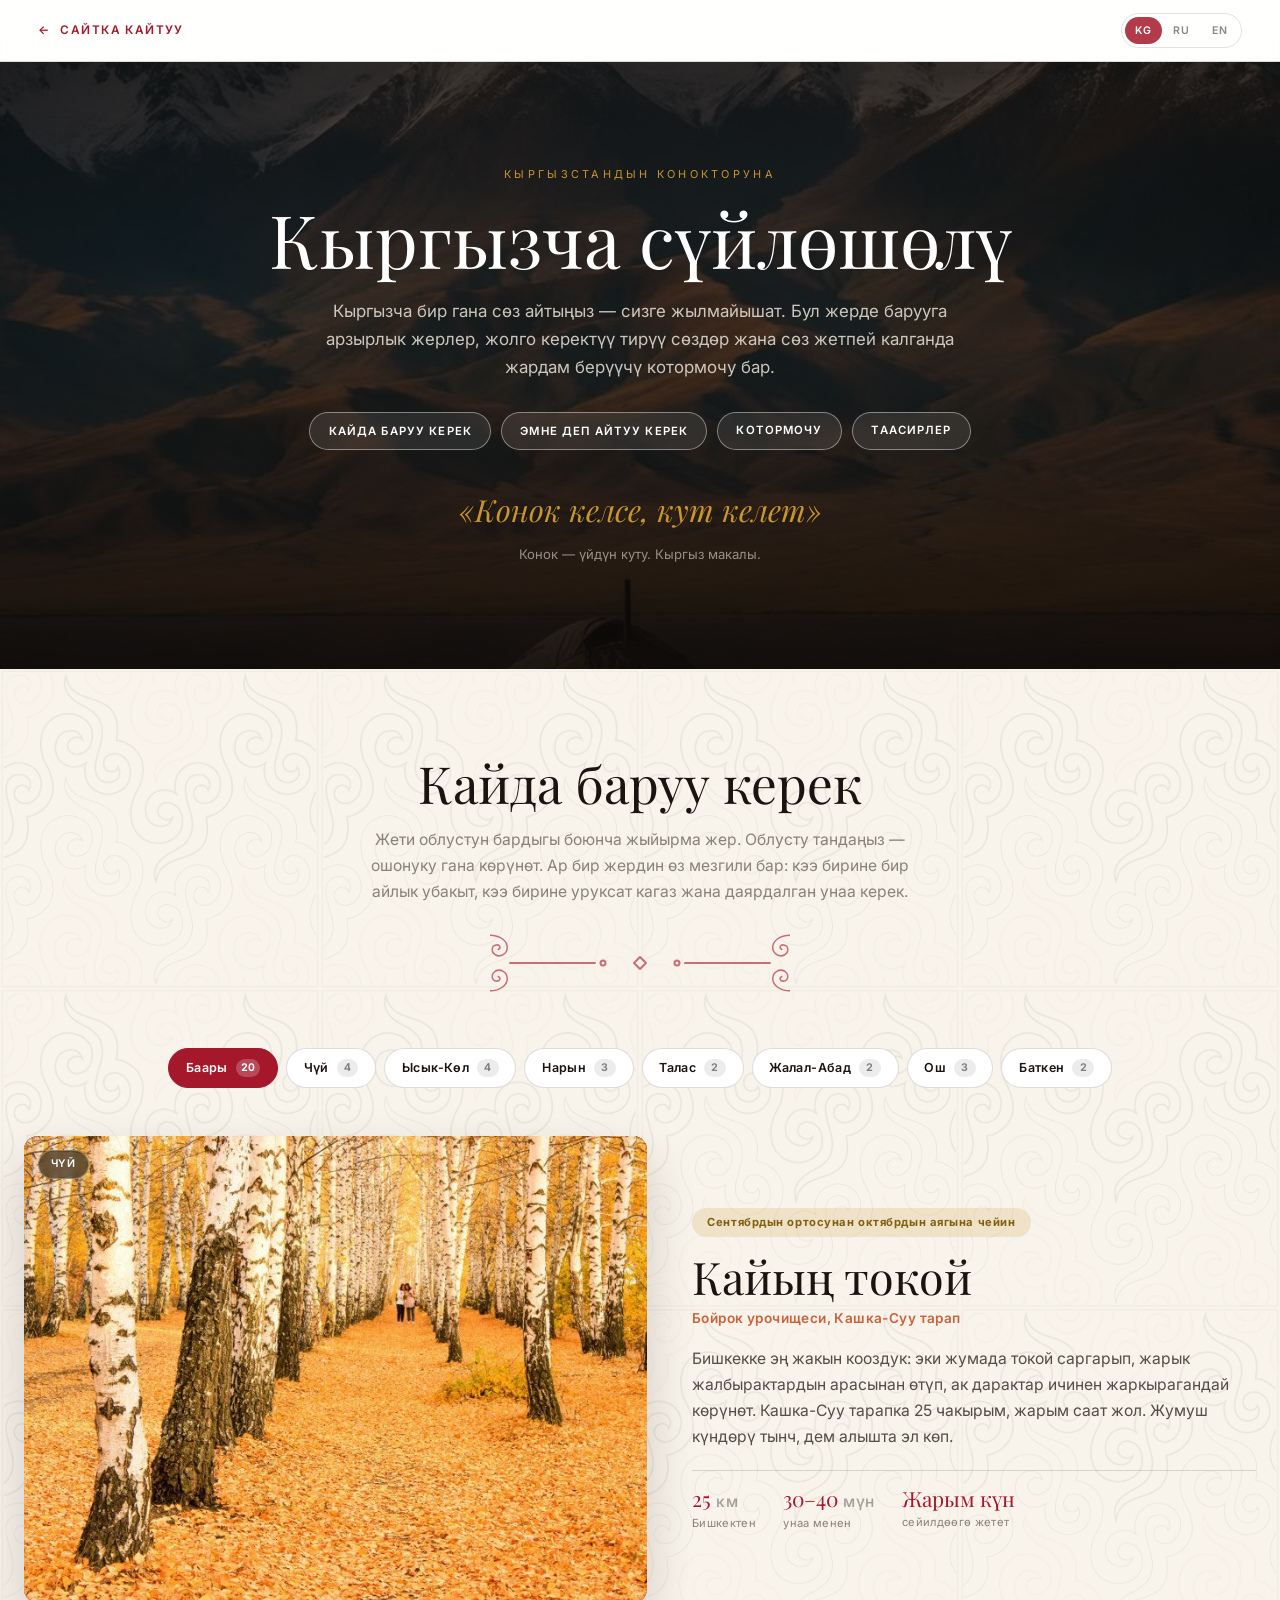
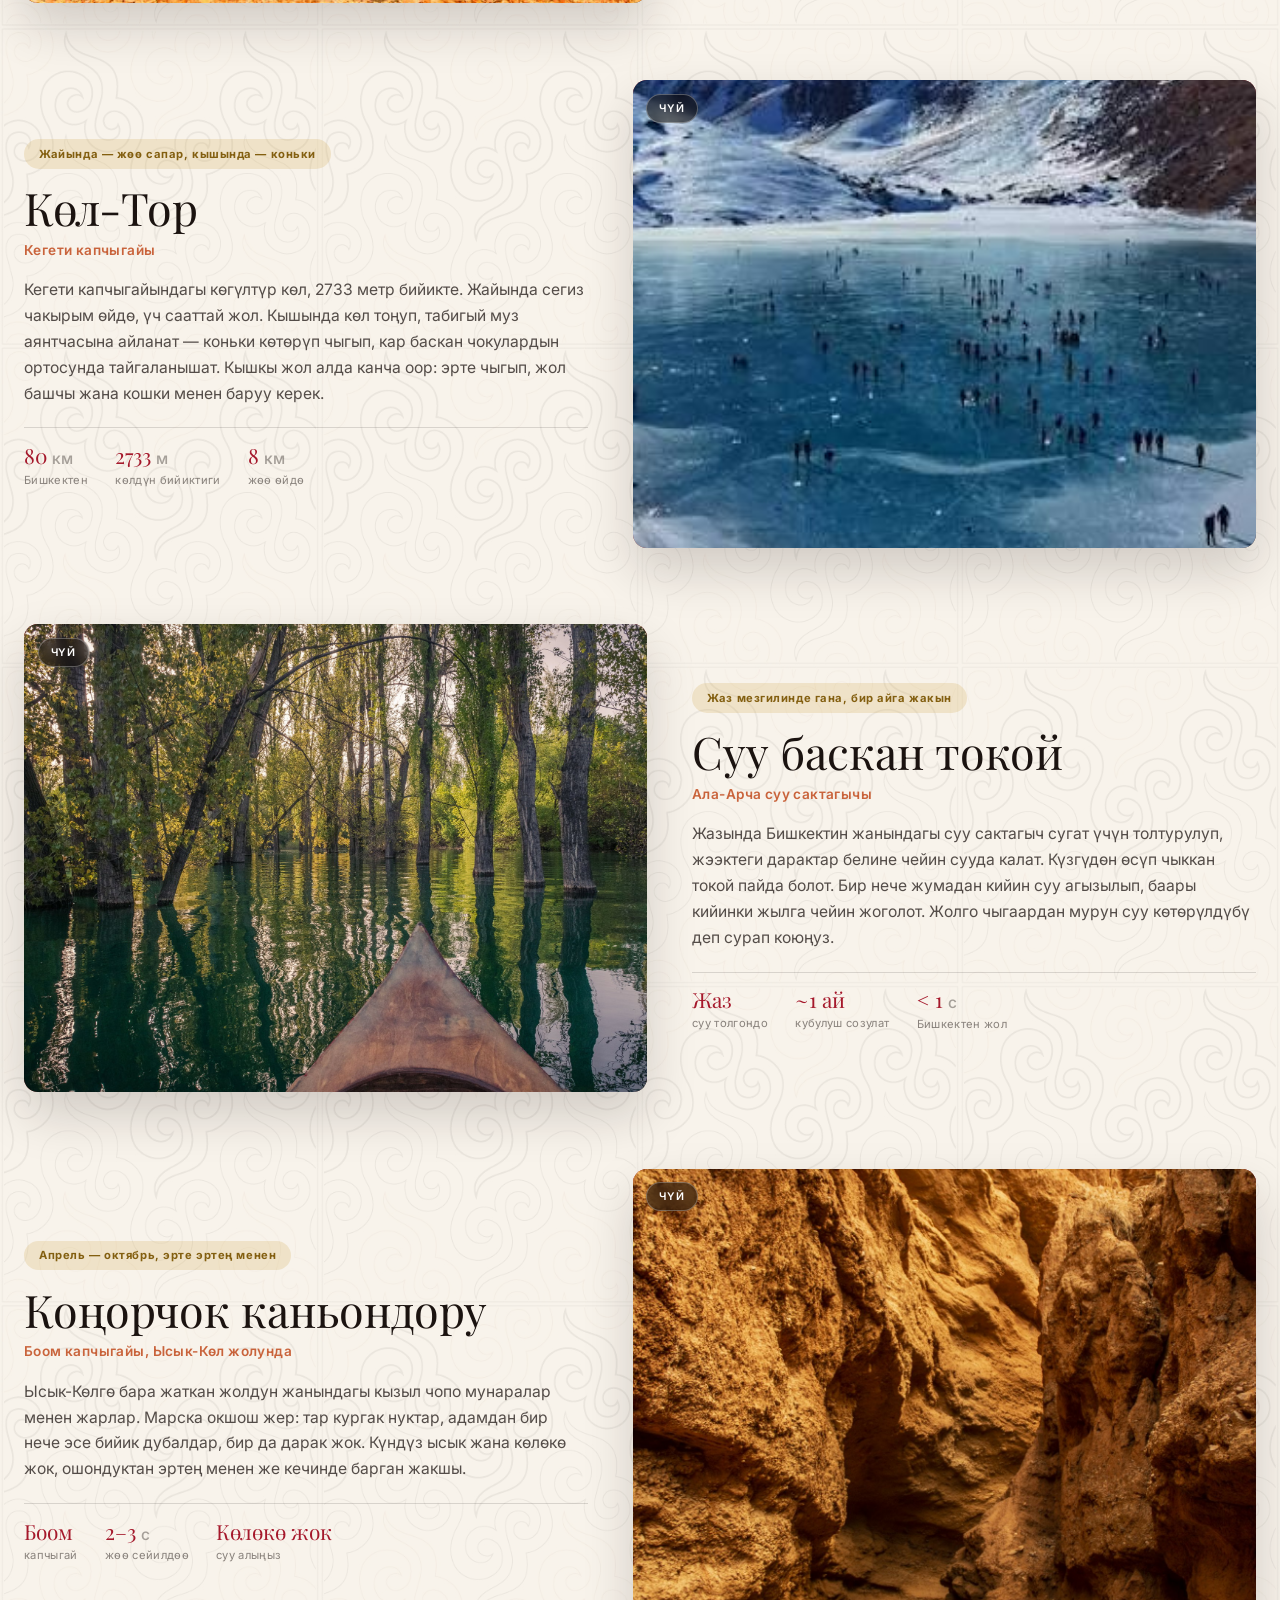
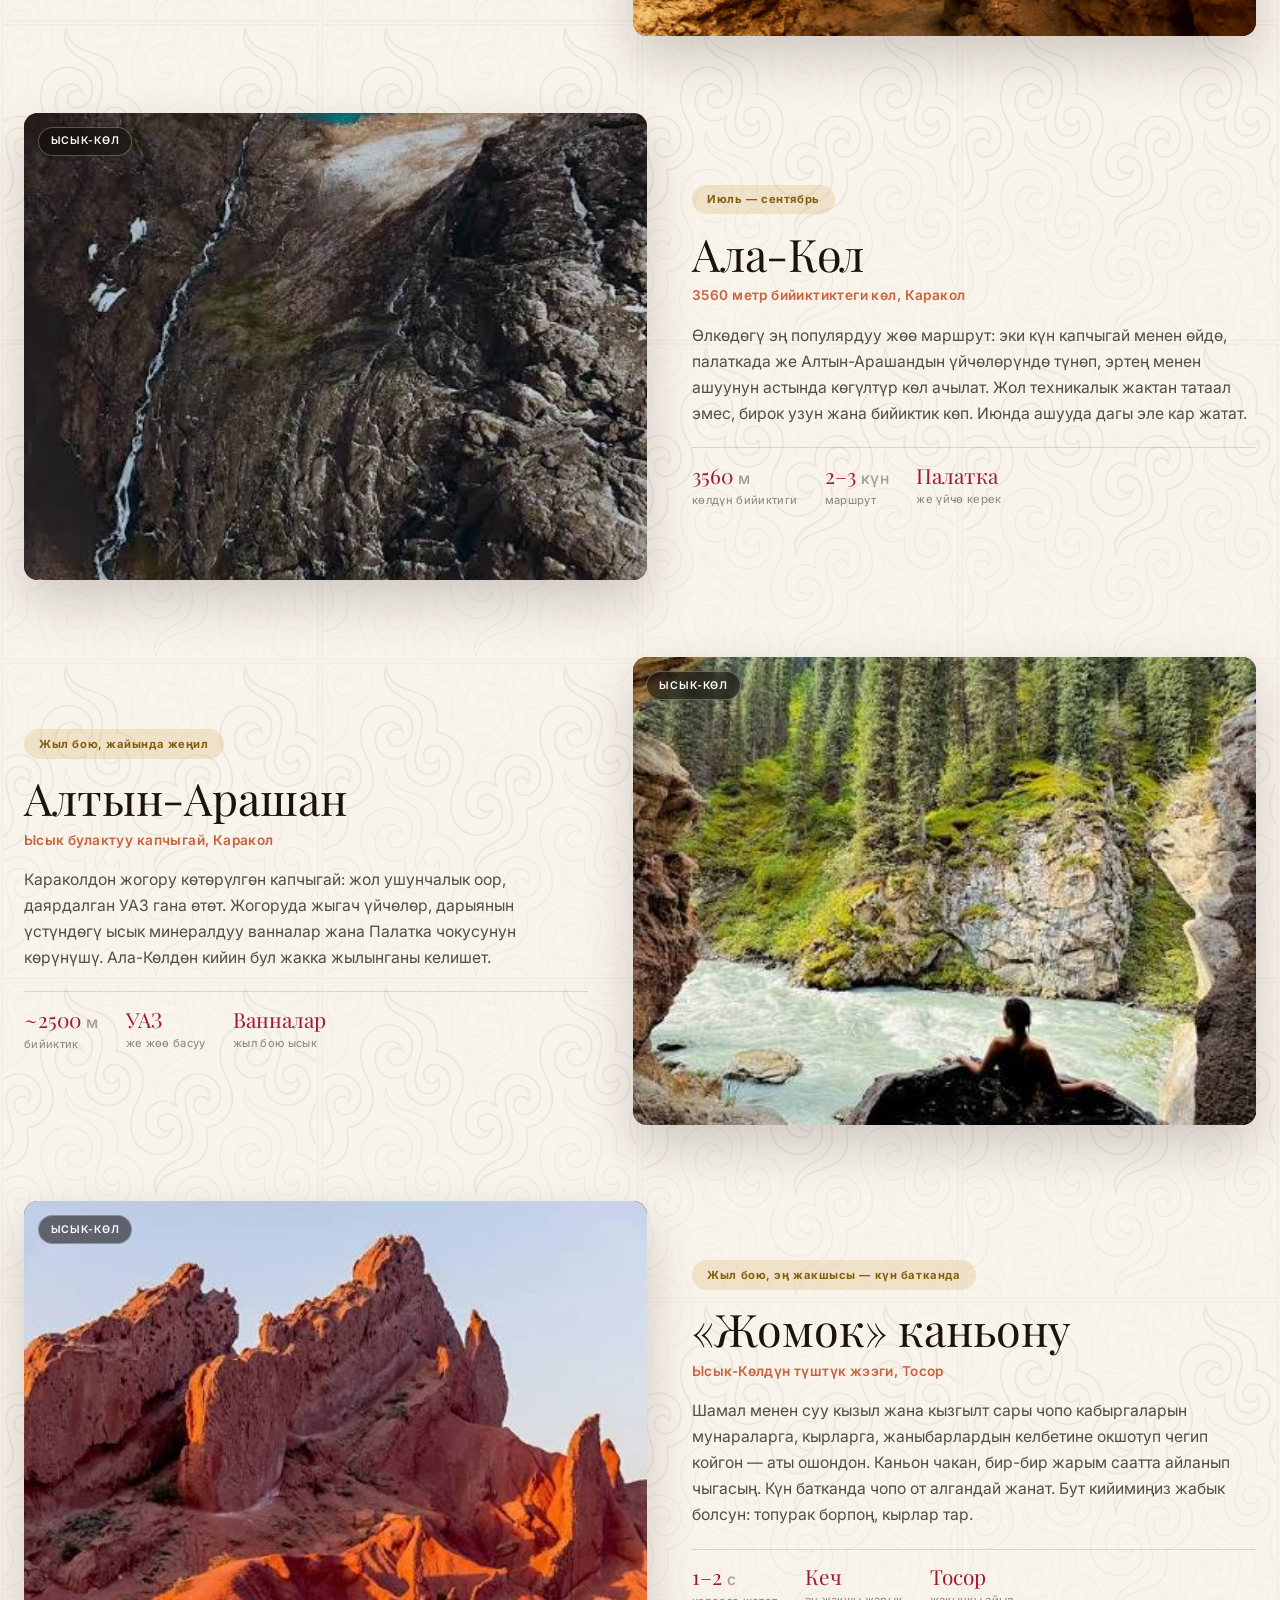
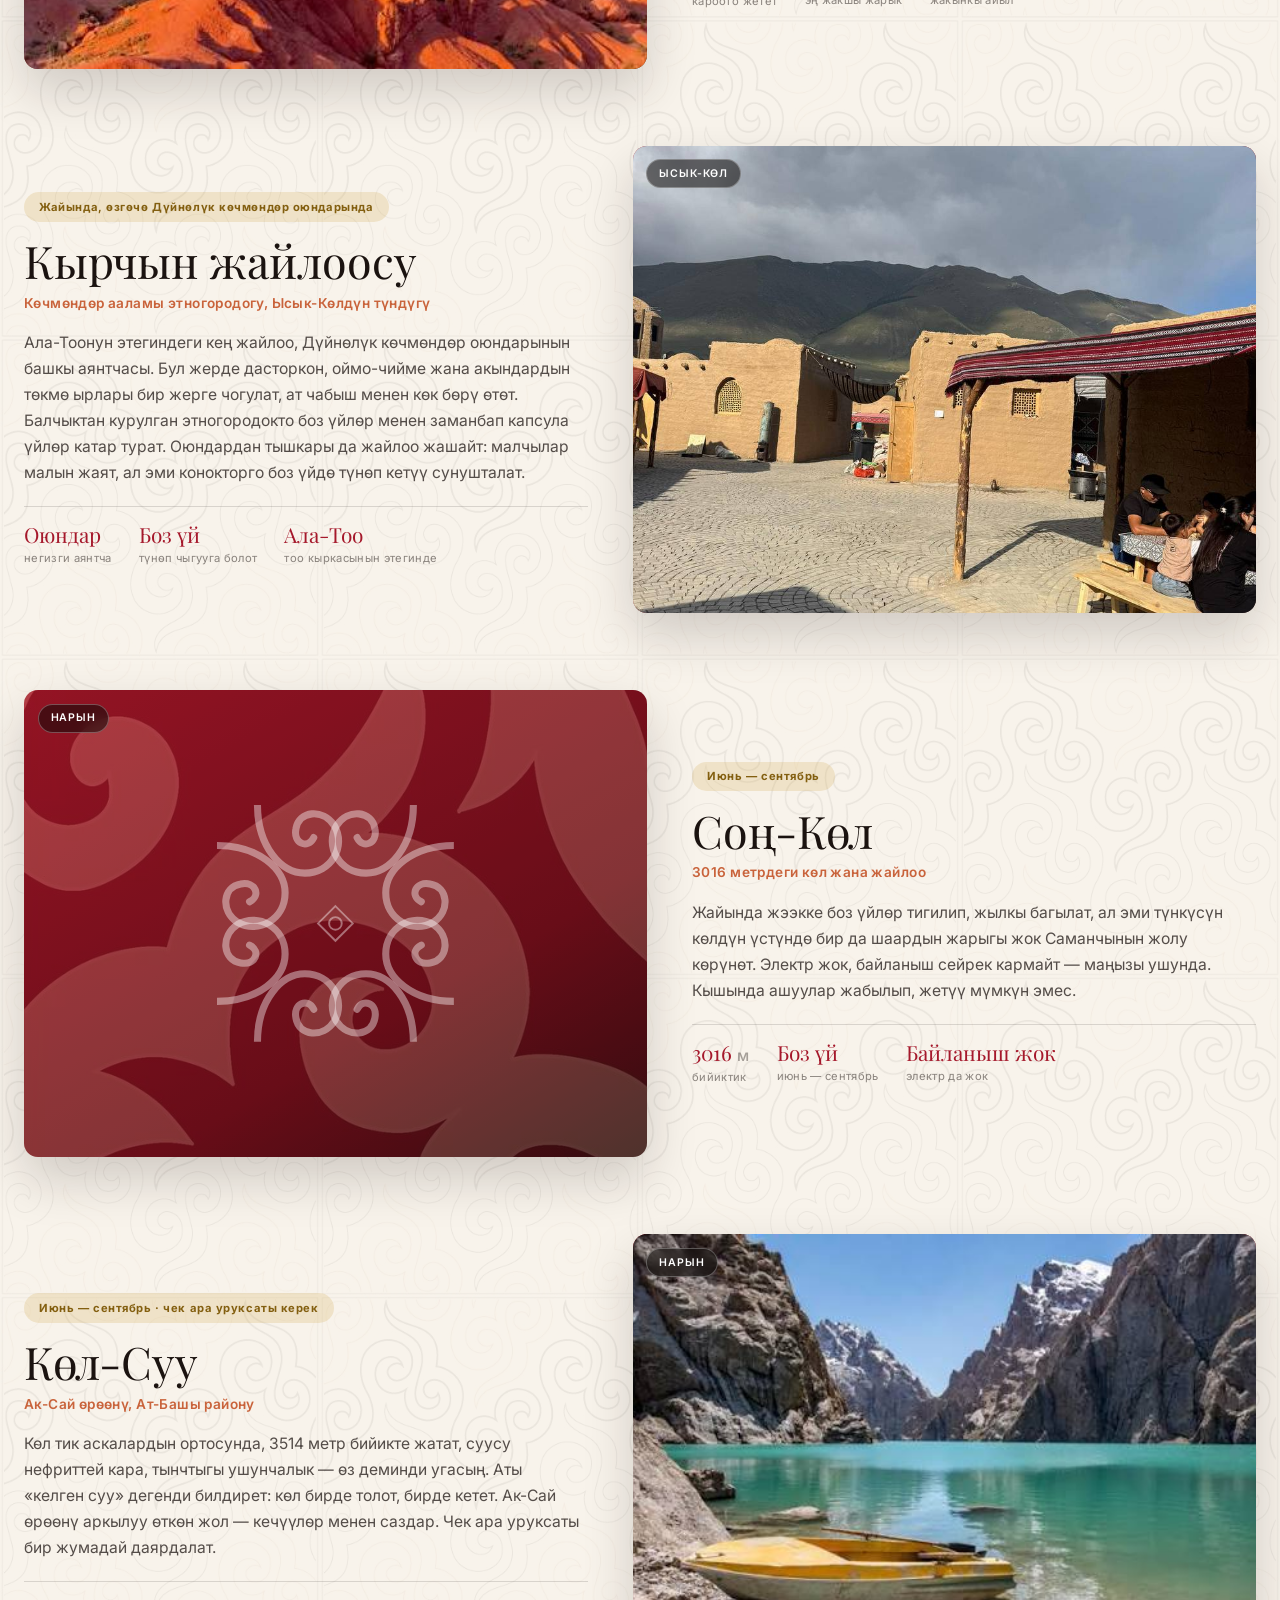
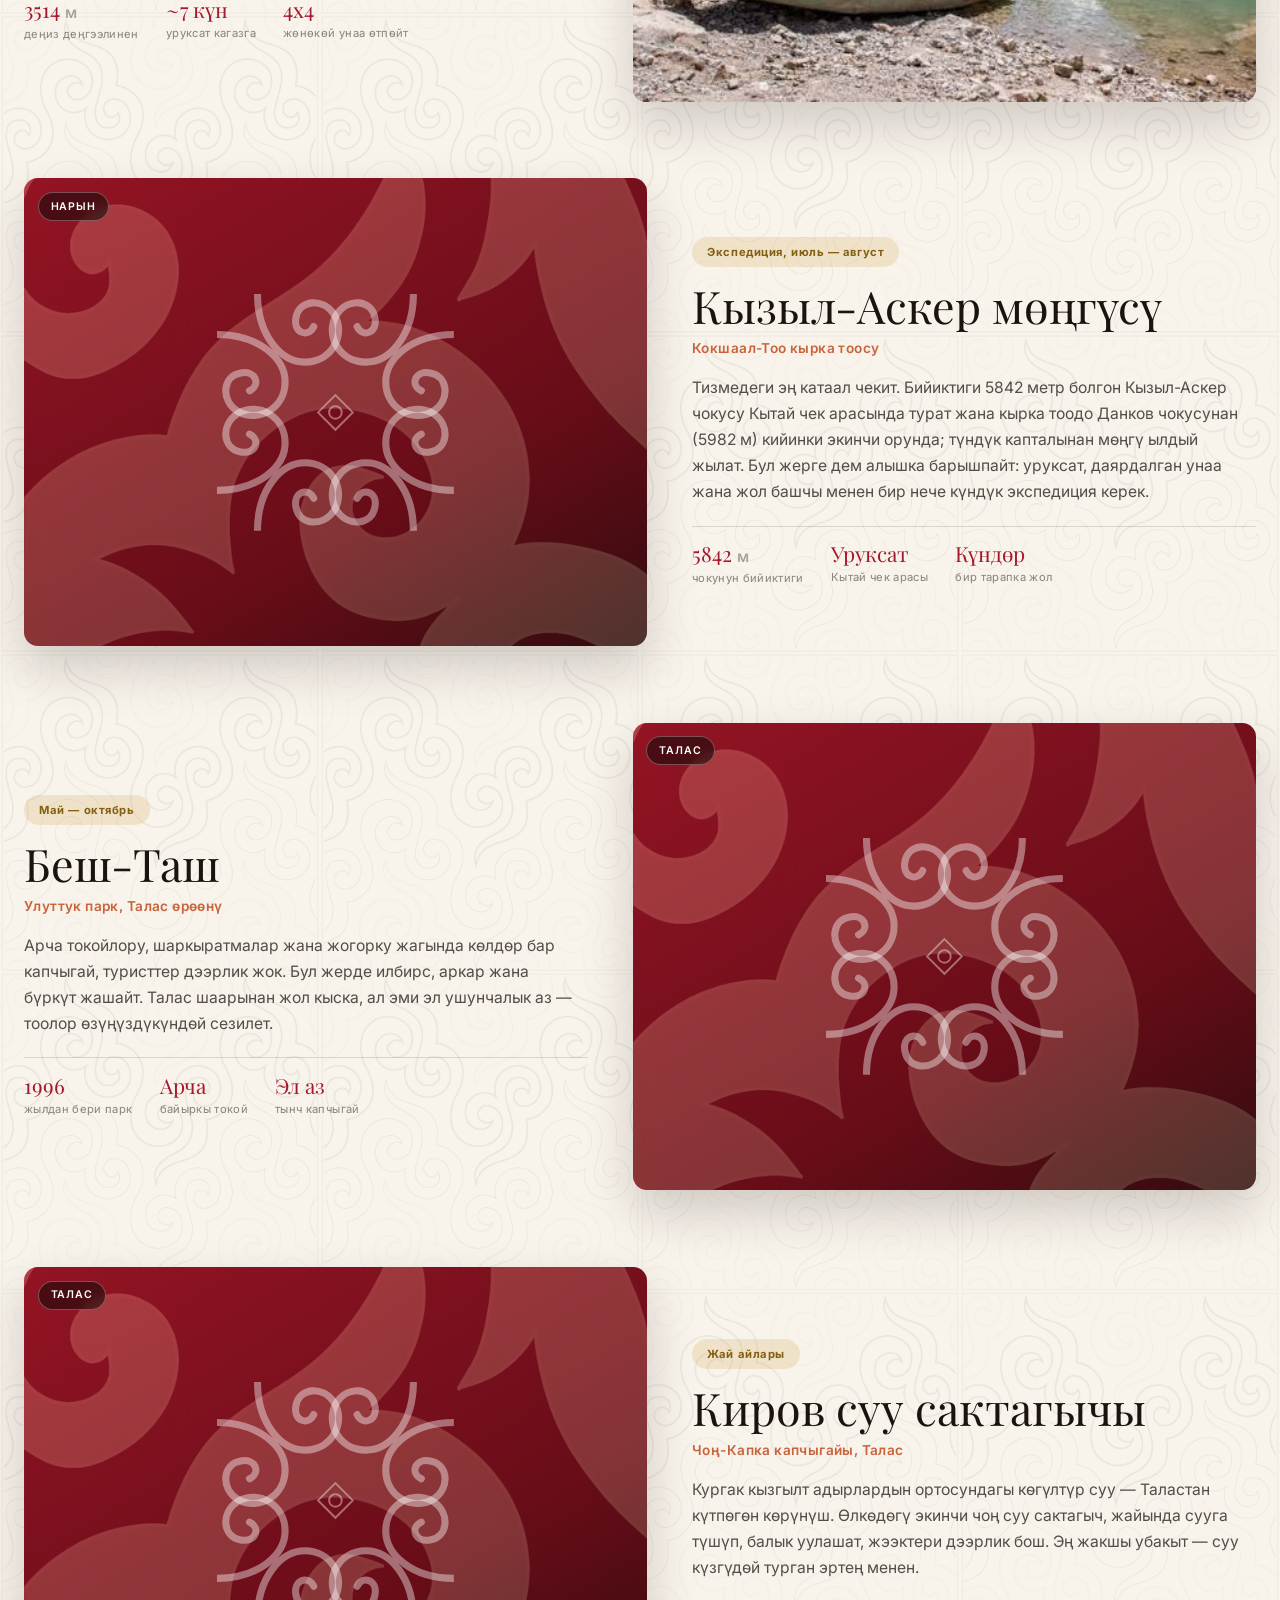
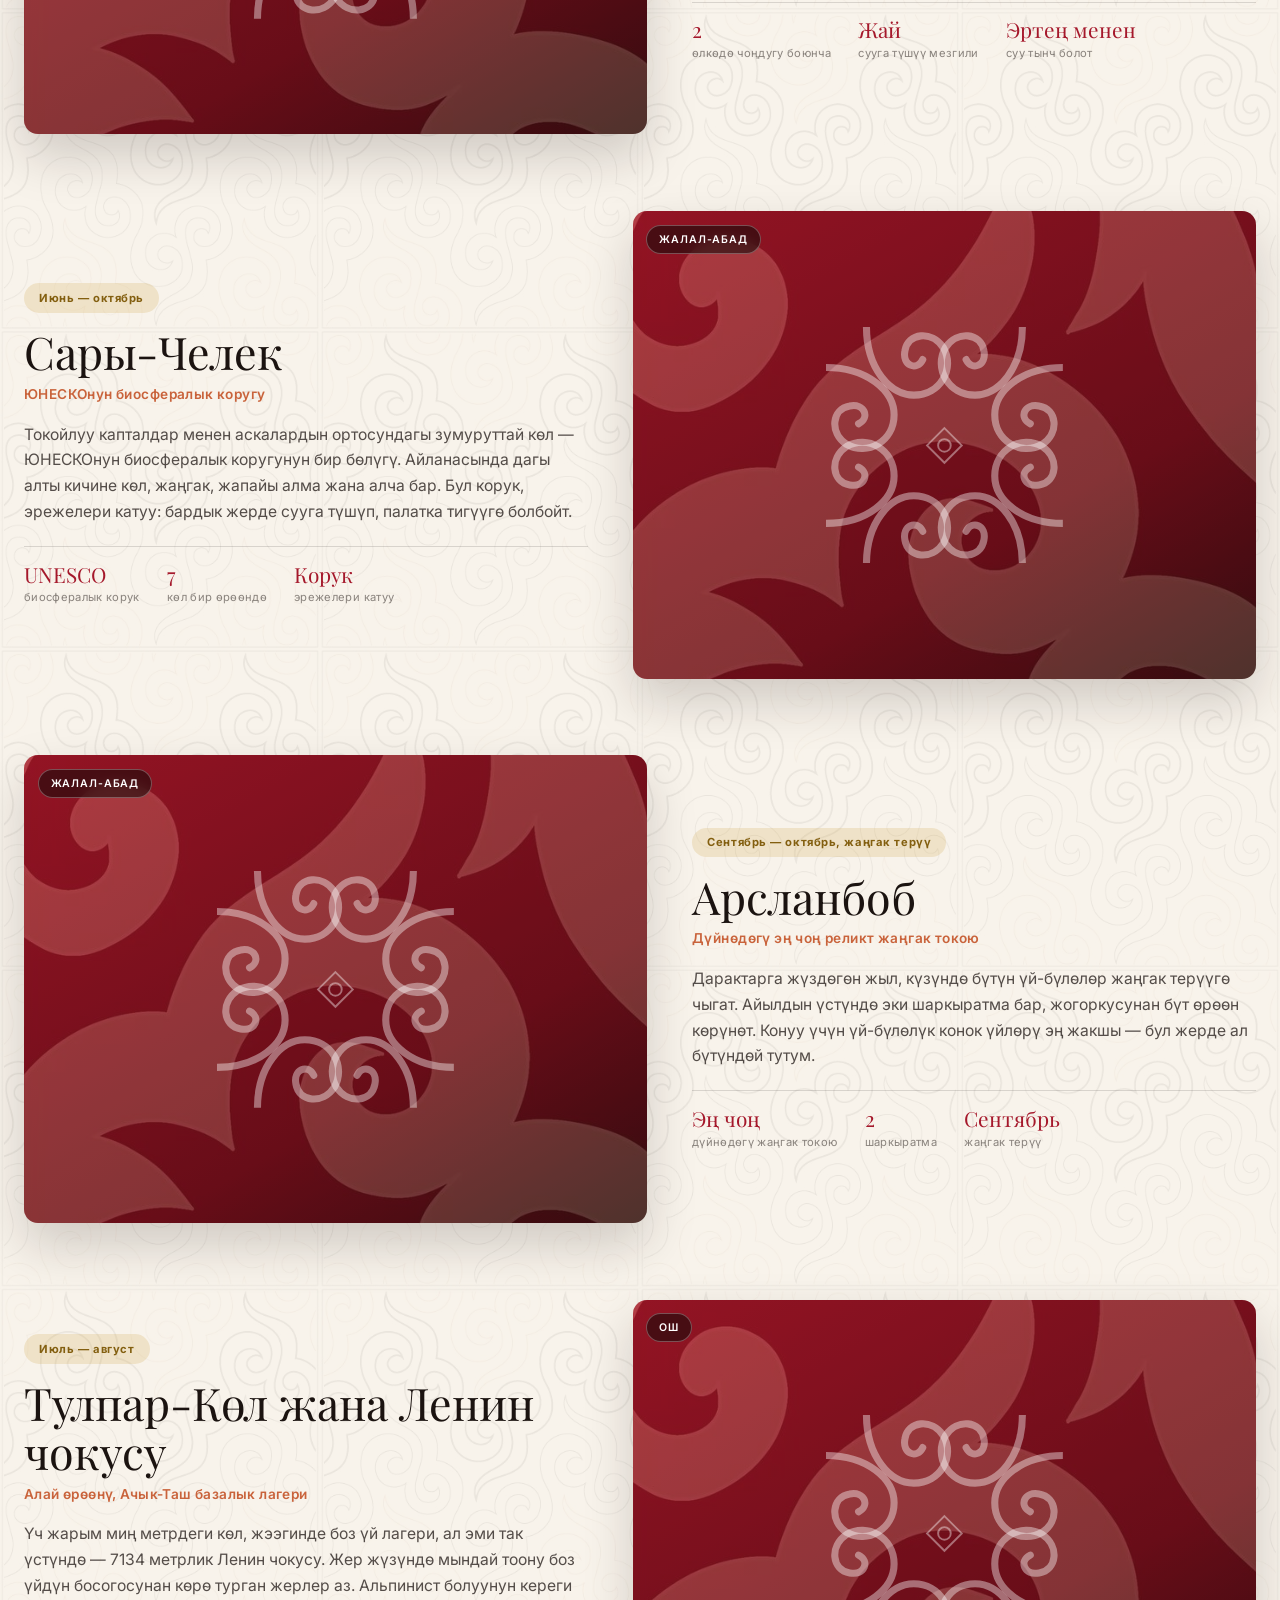
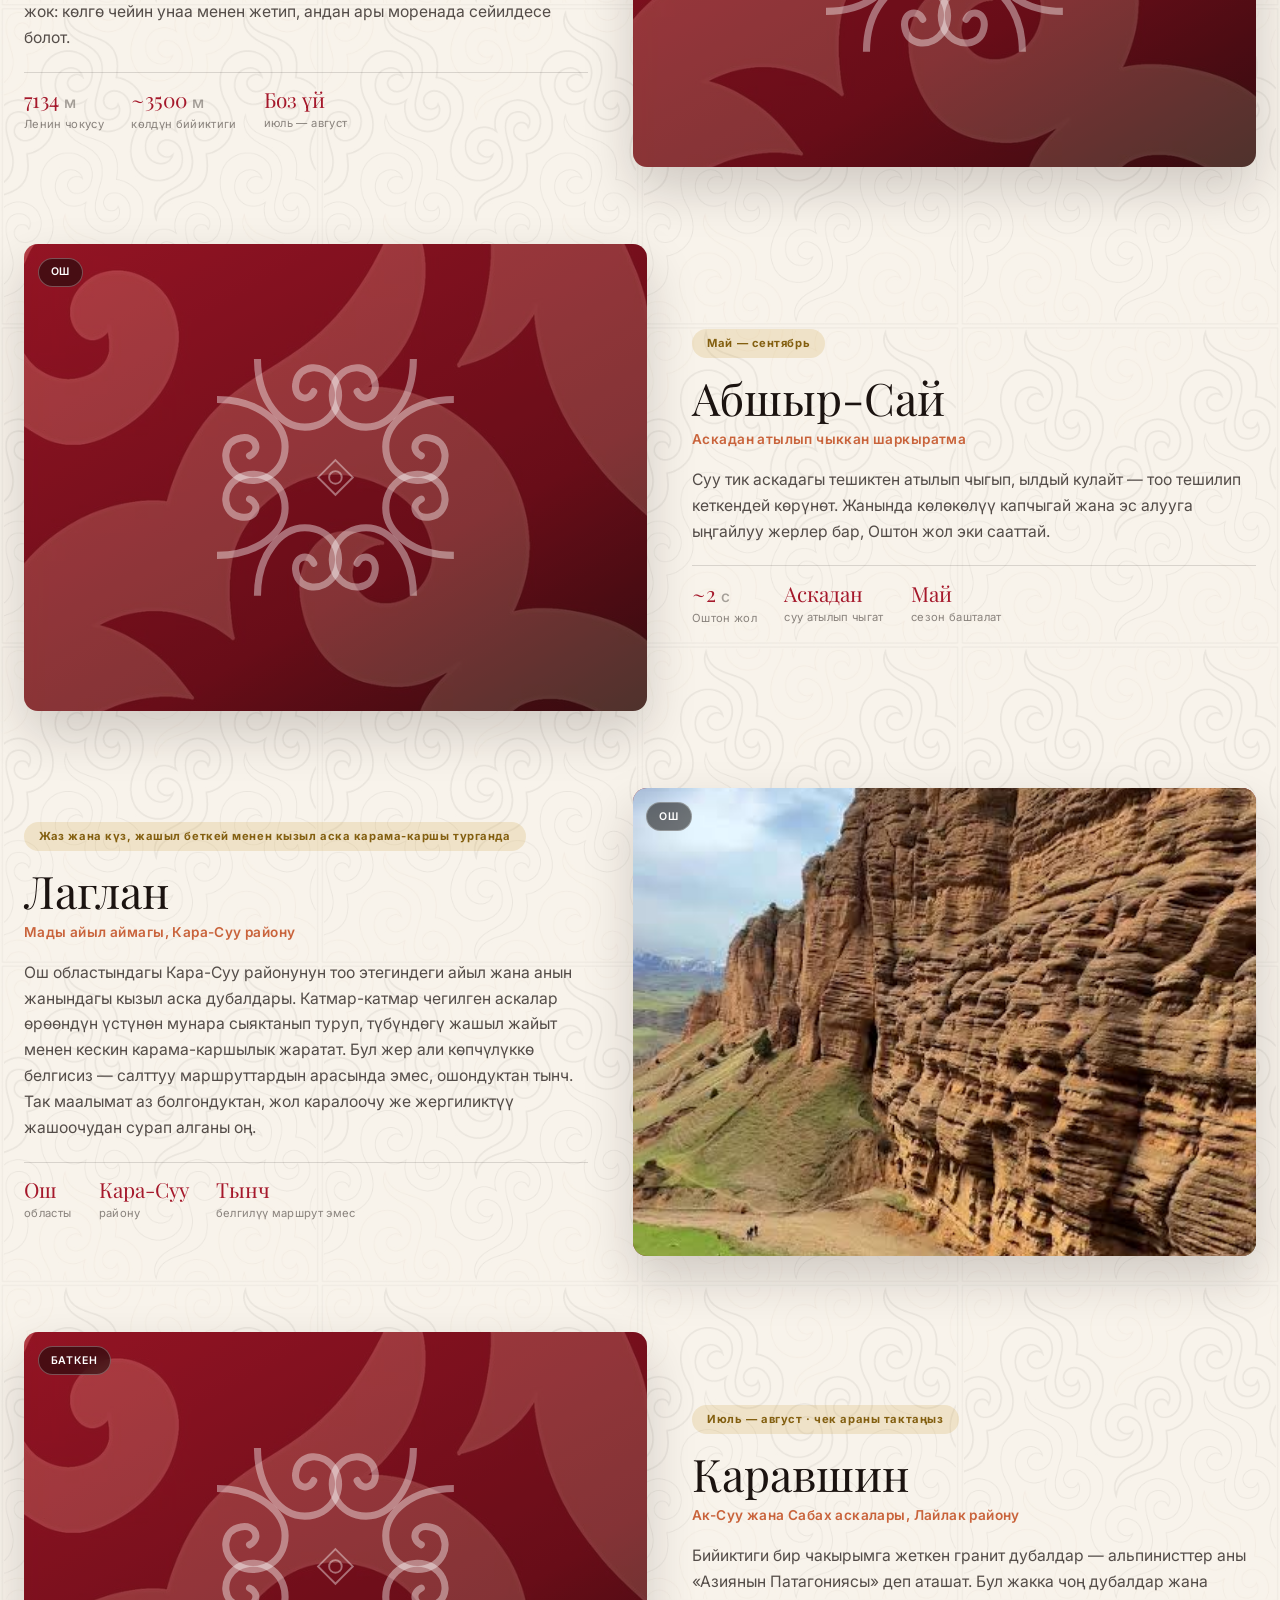
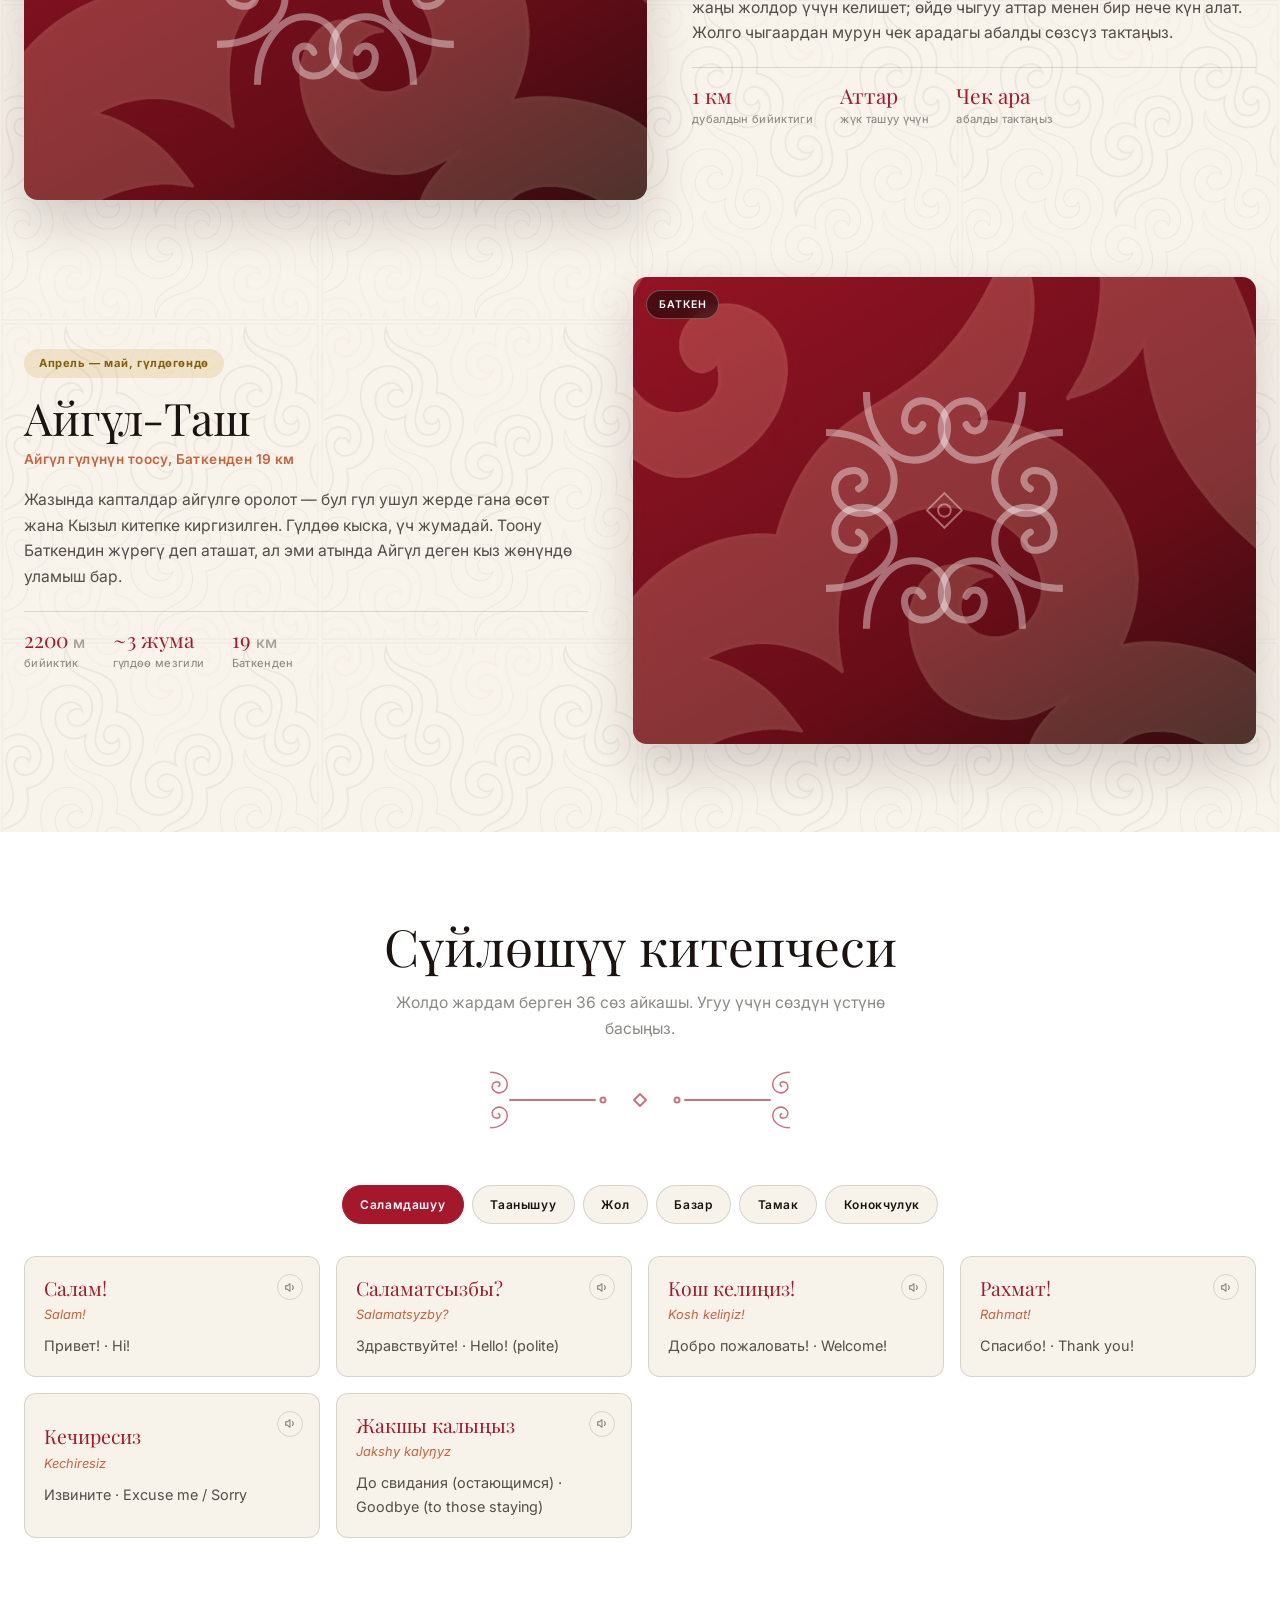
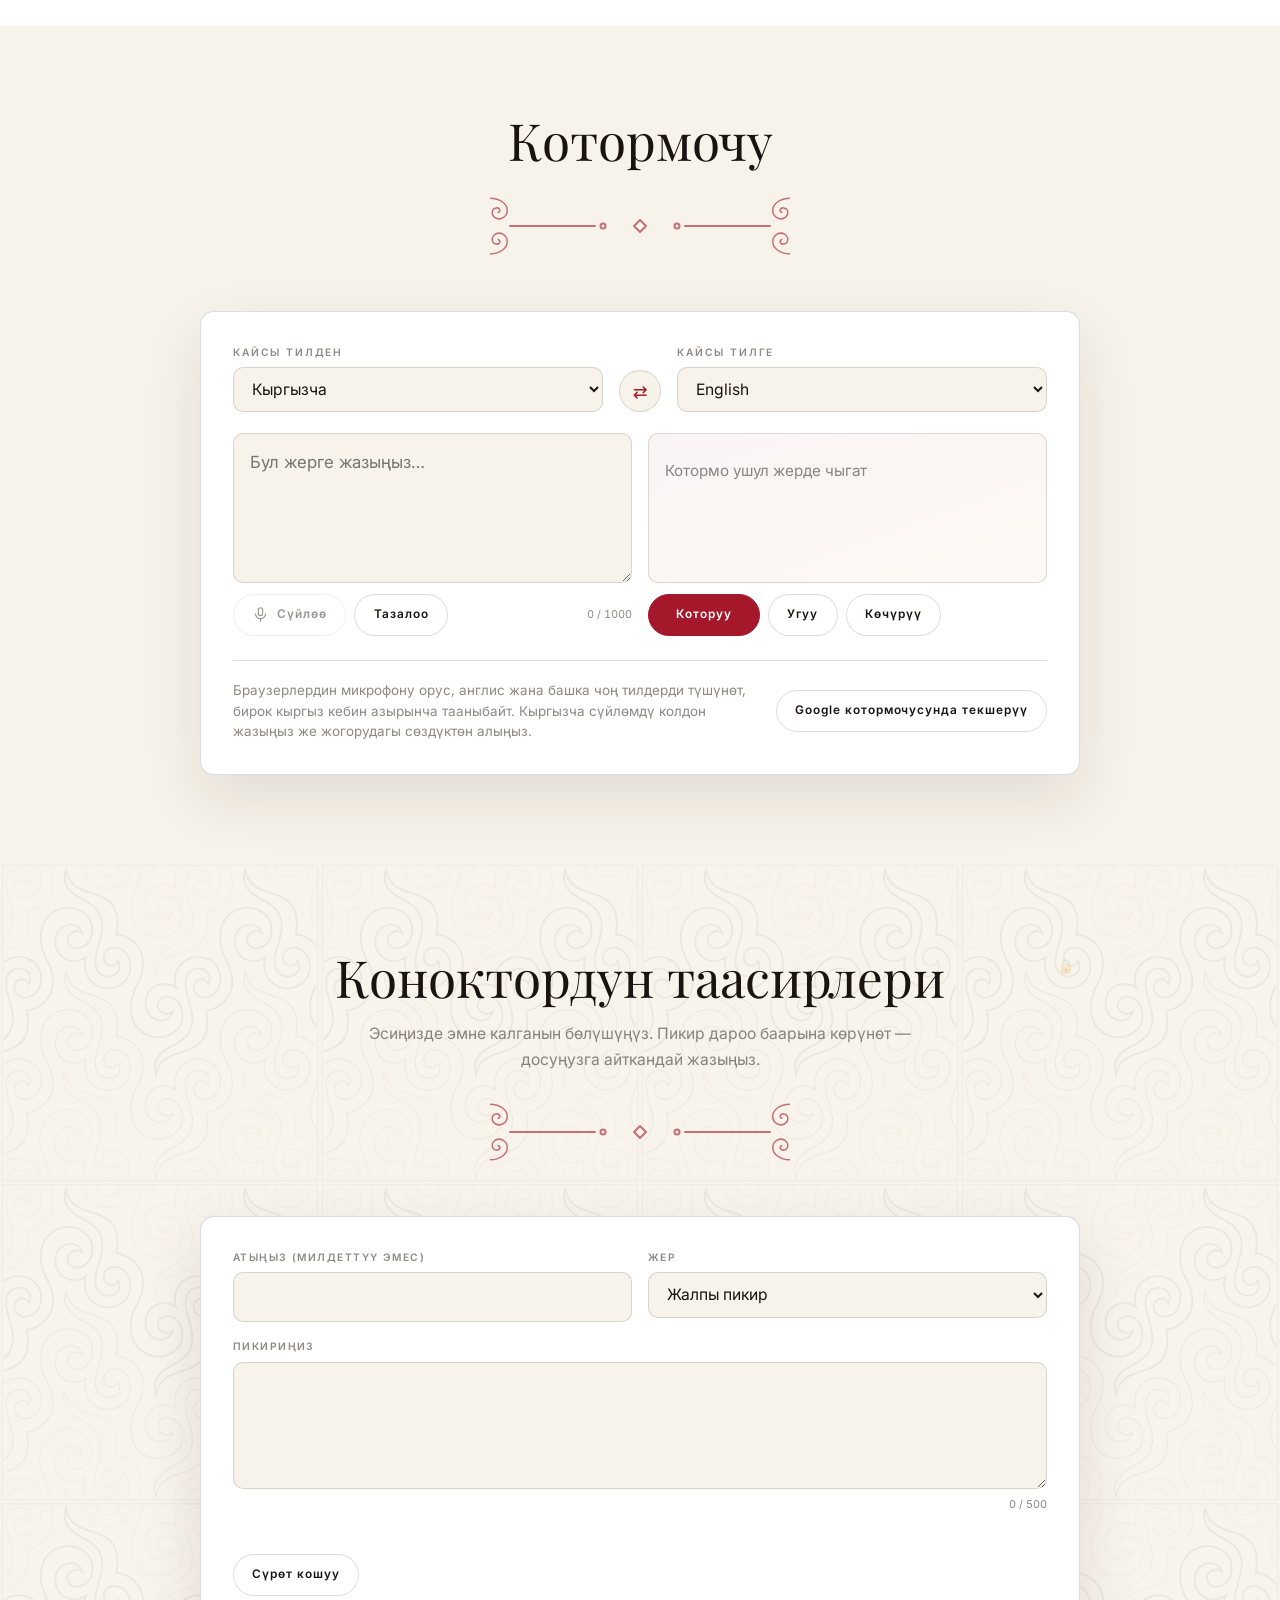
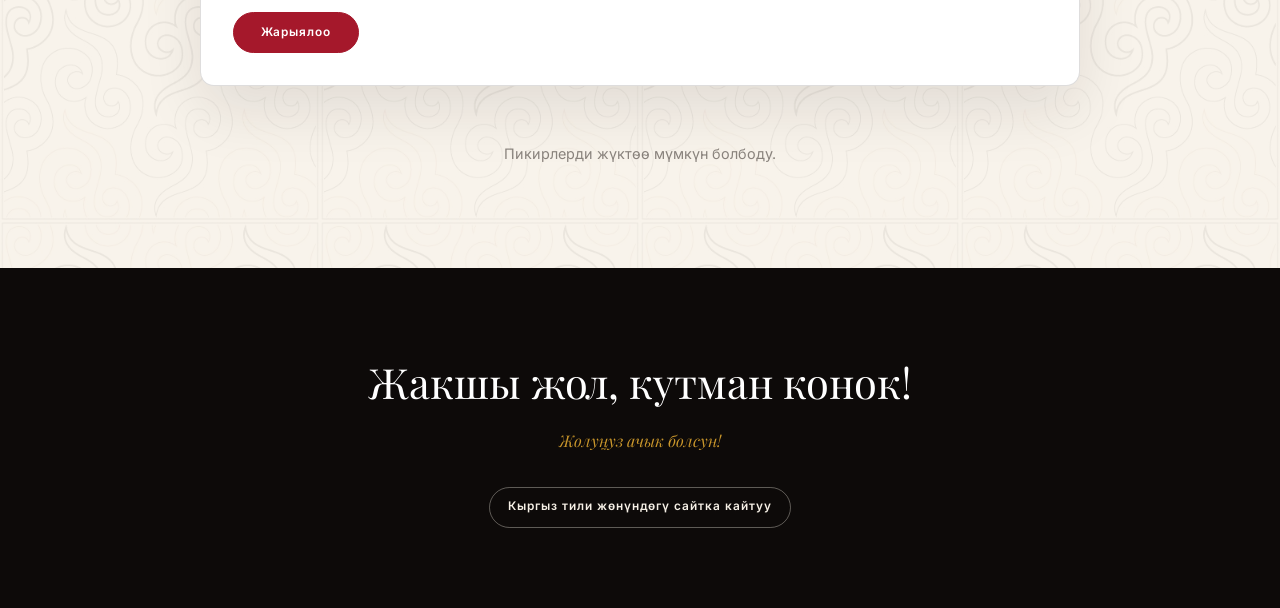
==== commit 672a3b2e: "SEO: ключевые слова, превью для соцсетей, robots.txt и sitemap.xml - meta description и meta keyword" ====
--- a/tourist.html
+++ b/tourist.html
@@ -3,13 +3,47 @@
 <head>
 <meta charset="UTF-8">
 <meta name="viewport" content="width=device-width, initial-scale=1">
-<title>Кыргызча сүйлөшөлү</title>
-<meta name="description" content="Гид для гостей Кыргызстана: куда поехать, что сказать по-кыргызски, разговорник и переводчик.">
+<link rel="icon" type="image/svg+xml" href="/favicon.svg">
+<title>Кыргызча сүйлөшөлү — гид для туристов</title>
+<meta name="description" content="Путеводитель по Кыргызстану: 20 мест по всем областям (Иссык-Куль, Нарын, Талас, Ош, Баткен и другие), разговорник и переводчик кыргызского языка, отзывы гостей.">
+<meta name="keywords" content="путеводитель по Кыргызстану, туризм Кыргызстан, достопримечательности Кыргызстана, куда поехать в Кыргызстане, разговорник кыргызский русский, переводчик кыргызский язык, Иссык-Куль, Ала-Кёль, Сон-Кёль, Кель-Суу, Арсланбоб, Kyrgyzstan travel guide, places to visit Kyrgyzstan, Kyrgyz phrasebook">
+<meta name="robots" content="index, follow">
+<meta name="author" content="Кыргыз тили">
+<link rel="canonical" href="https://kyrgyz-tili.baymurzaababakirov9.workers.dev/tourist.html">
+
+<!-- Open Graph / соцсети -->
+<meta property="og:type" content="website">
+<meta property="og:site_name" content="Кыргыз тили күнү">
+<meta property="og:title" content="Кыргызча сүйлөшөлү — гид для туристов">
+<meta property="og:description" content="20 мест по всем областям Кыргызстана, живой разговорник и переводчик кыргызского языка.">
+<meta property="og:image" content="https://kyrgyz-tili.baymurzaababakirov9.workers.dev/assets/places/og-tourist.jpg">
+<meta property="og:image:width" content="1200">
+<meta property="og:image:height" content="630">
+<meta property="og:url" content="https://kyrgyz-tili.baymurzaababakirov9.workers.dev/tourist.html">
+<meta property="og:locale" content="ru_RU">
+<meta property="og:locale:alternate" content="ky_KG">
+<meta property="og:locale:alternate" content="en_US">
+<meta name="twitter:card" content="summary_large_image">
+<meta name="twitter:title" content="Кыргызча сүйлөшөлү — гид для туристов">
+<meta name="twitter:description" content="20 мест по всем областям Кыргызстана, живой разговорник и переводчик кыргызского языка.">
+<meta name="twitter:image" content="https://kyrgyz-tili.baymurzaababakirov9.workers.dev/assets/places/og-tourist.jpg">
+
 <link rel="preconnect" href="https://fonts.googleapis.com">
 <link rel="preconnect" href="https://fonts.gstatic.com" crossorigin>
 <link href="https://fonts.googleapis.com/css2?family=Playfair+Display:ital,wght@0,400;0,600;1,400&family=Inter:wght@300;400;500;600;700&display=swap" rel="stylesheet">
 <link rel="stylesheet" href="styles.css">
 <link rel="stylesheet" href="tourist.css">
+<script type="application/ld+json">
+{
+  "@context": "https://schema.org",
+  "@type": "TravelGuide",
+  "name": "Кыргызча сүйлөшөлү — гид для туристов",
+  "url": "https://kyrgyz-tili.baymurzaababakirov9.workers.dev/tourist.html",
+  "description": "Путеводитель по Кыргызстану: места по всем областям, разговорник и переводчик кыргызского языка.",
+  "about": { "@type": "Country", "name": "Kyrgyzstan" },
+  "inLanguage": ["ky", "ru", "en"]
+}
+</script>
 </head>
 <body class="tpage">
 
